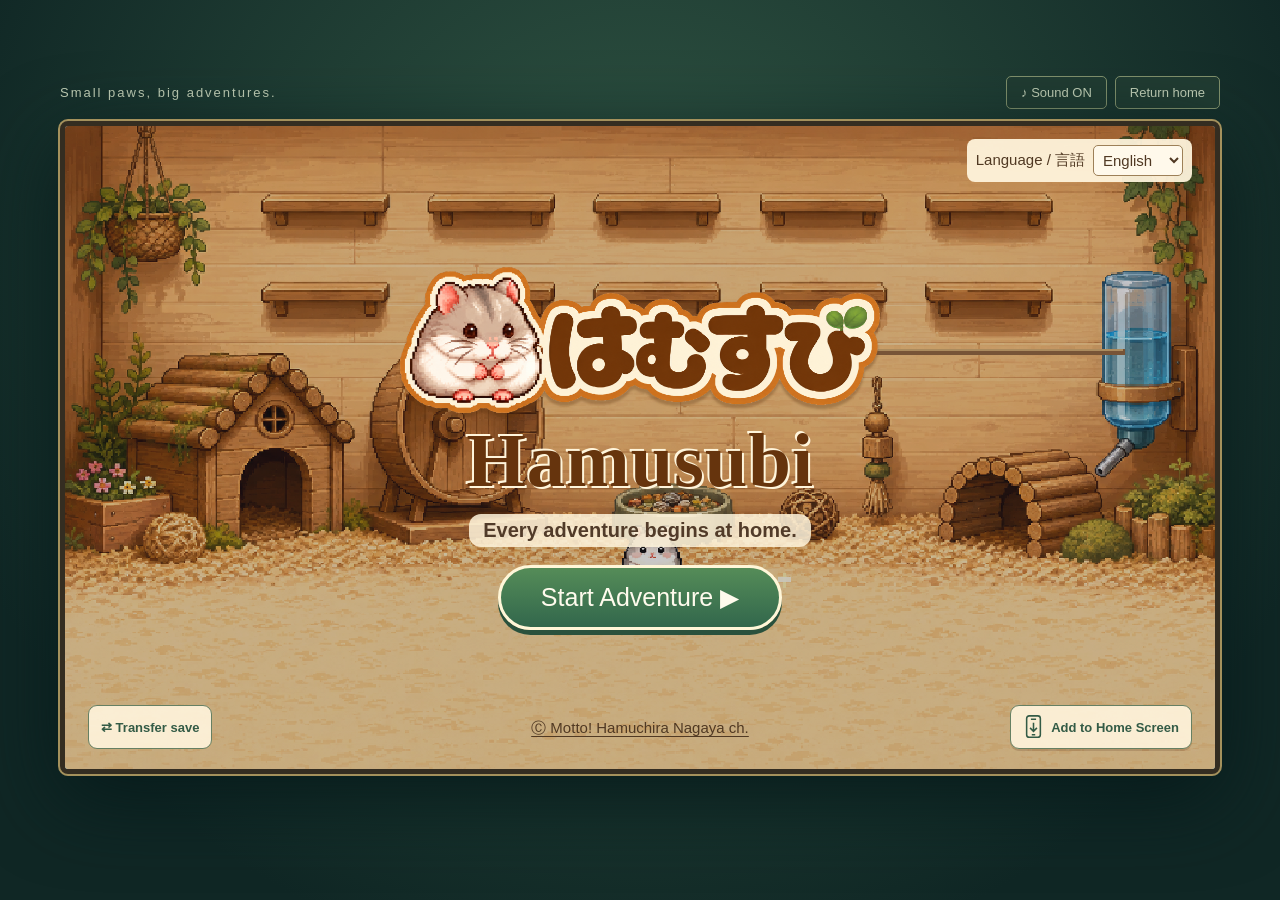
==== index.html @ 3e436ca7 "Add files via upload" ====
<!doctype html>
<html lang="ja"><head><meta charset="UTF-8"><meta name="viewport" content="width=device-width, initial-scale=1, viewport-fit=cover"><title>はむすび — 10の冒険と、小さなおうち</title><link rel="stylesheet" href="style.css?v=moon-release-16"><link rel="stylesheet" href="orientation.css?v=moon-release-16"><link rel="stylesheet" href="journey.css?v=moon-release-16"><link rel="stylesheet" href="final.css?v=moon-release-16"><link rel="stylesheet" href="review.css?v=moon-release-16"><link rel="stylesheet" href="extra.css?v=moon-release-16"><link rel="stylesheet" href="treasure.css?v=moon-release-16"><link rel="stylesheet" href="home-upgrade.css?v=moon-release-16"><link rel="manifest" href="app.webmanifest" crossorigin="use-credentials"><meta name="theme-color" content="#234a3b"><meta name="apple-mobile-web-app-capable" content="yes"><meta name="apple-mobile-web-app-title" content="はむすび"><link rel="apple-touch-icon" href="assets/ui/app-180.png"><link rel="stylesheet" href="install.css?v=moon-release-16"><link rel="stylesheet" href="save-transfer.css?v=moon-release-16"><link rel="stylesheet" href="i18n.css?v=moon-release-16"><script src="i18n-dictionary.js?v=moon-release-16"></script><script src="i18n.js?v=moon-release-16"></script><link rel="stylesheet" href="seasonal.css?v=moon-release-16"></head>
<body><section id="rotate-notice" role="status" aria-live="polite" hidden><div class="rotate-symbol" aria-hidden="true">↻</div><h2>スマホを横向きにしてね！</h2><p>はむすびは横画面であそべるよ 🍙</p></section>
<main><div class="topline"><span>小さな足で、大きな冒険。</span><div><button id="sound" aria-label="音声切り替え">♪ 音 ON</button><button id="restart">おうちにかえる</button></div></div>
<section id="stage" aria-label="はむすび ゲーム画面" data-scene="loading"><canvas id="game" width="960" height="540" tabindex="0" aria-label="A D または矢印で移動、スペースでジャンプ"></canvas>
<div id="title-screen" hidden><h1><img class="title-logo" src="assets/ui/title-logo.png" alt="はむすび" width="1900" height="589"></h1><p>おうちから はじまる、きょうの冒険。</p><button id="title-start" data-start="true">ぼうけんを はじめる　▶</button><a id="title-credit" href="https://www.youtube.com/@hamuchira" target="_blank" rel="noopener noreferrer">Ⓒもっと！はむチラ長屋ch.</a><button id="install-home" type="button" hidden><svg viewBox="0 0 24 28" aria-hidden="true" fill="none" stroke="currentColor" stroke-width="1.8"><rect x="4" y="1" width="16" height="25" rx="3"/><path d="M9 5h6M12 9v10m-4-4 4 4 4-4M10 23h4"/></svg>ホーム画面に追加</button></div><dialog id="install-help" aria-labelledby="install-heading"><h2 id="install-heading">ホーム画面に追加</h2><div id="install-steps"></div><button id="install-close">閉じる</button></dialog><div id="mission-toast" role="status" hidden><strong>ミッション達成！</strong><small>おうちに帰ったら確認しよう！</small></div><div id="home-screen" hidden><header class="home-title"><span><a href="https://www.youtube.com/@hamuchira" target="_blank" rel="noopener noreferrer">もっと！はむチラ長屋ch.</a> presents</span><h1>はむすび<span>🍙</span></h1><p id="home-caption">おうちから はじまる、きょうの冒険。</p></header><nav class="home-menu"><button id="adventure-open"><span>🗺️</span>ぼうけん</button><button id="missions-open"><span>⭐</span>ミッション</button><button id="album-open"><span>🐹</span>アルバム</button><button id="housing-open"><span></span>カスタム</button><button id="records"><span>📋</span>きろく</button><button id="share-open"><span>🔗</span>シェア</button></nav><div id="depart-note" role="alert" hidden>おなかとハートを かいふくしてから<br>ぼうけんにいこう！</div><p id="mission-line"></p><div id="home-photos"></div><div id="meal-choices" role="group" aria-label="ごはん皿でできること" hidden><span id="meal-stock"></span><button id="meal-eat">ごはんを たべる</button><button id="meal-pack">おべんとうを<br>ほおぶくろに つめる</button><button id="meal-close">とじる</button></div><button id="shelf-share">推しケツ棚をシェア</button><button id="home-action" hidden></button><div id="home-care"><span id="care-meter" aria-label="ライフ"></span><span id="home-hunger-label">おなか</span><meter id="home-hunger" min="0" max="100" value="100" aria-label="おなか"></meter><button id="home-use">おうちで あそぶ</button></div><button hidden id="bgm-choice" title="BGMを切り替え">BGM：新しい曲</button><span id="home-keys">かぎ 0こ</span><button id="bonus-enter" hidden>BONUS STAGE！ たからもののへや</button><div id="save-note" role="status"></div></div>
<div id="upgrade-panel" class="journey-panel" hidden><div class="panel-heading"><h2 id="upgrade-title"></h2><button id="upgrade-close" aria-label="とじる">×</button></div><div id="upgrade-body"></div></div><div id="legacy-actions" hidden><button id="play"></button><button id="select"></button><button id="home-erase"></button></div><div id="list-panel" class="journey-panel" hidden><div class="panel-heading"><h2 id="list-title">ステージをえらぶ</h2><button id="list-close" aria-label="おうちに戻る">×</button></div><button id="list-back" hidden>‹ どこへ おでかけする？ に戻る</button><div id="stage-list"></div></div>
<div id="pause-panel" class="overlay" hidden><div class="paper"><span class="eyebrow">ひとやすみ</span><h2>のんびり いこう。</h2><div class="button-stack"><button id="resume">つづける</button><button id="retry">さいしょから</button><button id="pause-home">おうちにかえる</button></div></div></div>
<div id="snack-panel" class="overlay" hidden><div class="paper"><h2 id="snack-title">おなかすいた〜</h2><p id="snack-copy">おやつで ひとやすみ。</p><button id="feed">おべんとうを食べる</button><button id="snack-home" hidden>おうちにかえる</button></div></div>
<div id="clear" class="overlay" hidden><div class="paper"><span class="eyebrow" id="clear-world">WORLD CLEAR!</span><p id="clear-record"></p><p id="best-notice"></p><p id="clear-top3"></p><p id="clear-breakdown" style="white-space:pre-line;font-size:13px;line-height:1.6"></p><p id="gift-notice"></p><div class="clear-buttons"><button id="next">つぎのステージへ</button><button id="clear-home">おうちにかえる</button><button id="again">もういちど</button></div></div></div>
<div id="confirm-panel" class="overlay" hidden><div class="paper"><h2>冒険の記録をリセットしますか？</h2><p>これまでの冒険の記録がすべて消えます。<br>本当にリセットしますか？</p><div class="clear-buttons"><button id="erase-cancel" autofocus>いいえ</button><button id="erase-confirm">はい</button></div></div></div>
<div id="album-panel" class="journey-panel" hidden><div class="panel-heading"><h2>ハムケツアルバム <small id="album-count"></small></h2><button id="album-close">×</button></div><p>好きな写真をタップして、推しケツ10選を おうちに飾ろう。</p><button id="favorites-clear" class="favorites-clear">推しケツを全部外す</button><div id="album-grid"></div><button id="album-bottom-close" class="panel-bottom-close">閉じる</button></div>
<div id="photo-panel" class="overlay" hidden><div class="paper photo-paper"><button id="photo-close" aria-label="閉じる">×</button><figure class="specimen-main"><div id="photo-butt-slot" class="photo-slot"></div><figcaption>はむケツ</figcaption></figure><figure class="specimen-face"><div id="photo-face-slot" class="photo-slot"></div><figcaption>おかお</figcaption></figure><section class="specimen-info"><span class="eyebrow">HAMUKETSU COLLECTION</span><h2 id="photo-name"></h2><strong id="photo-number"></strong><p id="photo-info"></p><button id="photo-favorite">おうちに飾る</button><p id="favorite-note" role="status"></p></section><p id="photo-story" class="specimen-story"></p></div></div>
<div id="reward-panel" class="overlay" hidden><div class="paper reward-paper"><span>✦ はむケツ GET! ✦</span><div id="reward-slot" class="photo-slot"></div><h2 id="reward-name"></h2><button id="reward-close">たいせつに しまう</button></div></div>
<div id="exchange-panel" class="overlay" hidden><div class="paper"><h2>だれと入れ替える？</h2><p>いま飾っている推しケツから、1匹えらんでね。</p><div id="exchange-list"></div><button id="exchange-cancel">やめる</button></div></div>
<div id="share-panel" class="overlay" hidden><div class="paper"><h2 id="share-title">はむすびを シェア</h2><div id="shelf-preview" hidden><img id="shelf-image" alt="いま飾っている推しケツ棚"><div><a id="shelf-download" download="hamusubi-oshi-shelf.png">棚の画像を保存</a><button id="shelf-native" hidden>画像を共有</button></div><small>X・LINEには、保存した画像を添付してね。</small></div><div class="button-stack"><a id="share-x" target="_blank" rel="noopener noreferrer">Xでシェア</a><a id="share-line" target="_blank" rel="noopener noreferrer">LINEでシェア</a><button id="copy-url">URLをコピー</button><button id="share-close">とじる</button></div><p id="share-status" role="status"></p></div></div>
<div id="ending-choice" class="overlay" hidden><div class="paper"><h2>WORLD 1-10 CLEAR!</h2><p>エンディングを みる？</p><div class="button-stack"><button id="ending-watch">エンディングをみる</button><button id="ending-skip">スキップする</button></div></div></div><button id="world-action" hidden></button><div id="treasure-help" class="overlay" hidden><div class="paper"><h2>かぎと宝箱の使いかた</h2><p id="treasure-help-copy"></p><button id="treasure-help-close">わかった！</button></div></div><button id="pause-button" aria-label="ポーズ" hidden>Ⅱ ポーズ</button><button id="mobile-sound" aria-label="音声切り替え" hidden>♪</button>
<div id="touch"><div class="move-controls"><button data-key="left" aria-label="左に移動">←</button><button data-key="right" aria-label="右に移動">→</button></div><div class="action-controls"><button id="touch-action" aria-label="行動：近づくと使えます" disabled>行動</button><button data-key="jump" aria-label="ジャンプ">JUMP</button></div></div>
<div id="story" role="status" hidden></div><div id="message" role="status"></div><div id="loading">おうちを じゅんびしています…</div>
</section><footer><span><b>← →</b> 移動 <b>SPACE</b> ジャンプ（2回押しで二段ジャンプ） <b>ESC</b> ポーズ <b>E / ↓</b> おうちの行動</span><span>10こ以上でゴール。たくさん あつめて 高得点！</span><span id="status">準備中…</span></footer></main>
<script src="sprites.js?v=moon-release-16"></script><script src="photo-bounds.js?v=moon-release-16"></script><script src="collection-data.js?v=moon-release-16"></script><script src="journey.js?v=moon-release-16"></script><script src="routes.js?v=moon-release-16"></script><script src="treasure.js?v=moon-release-16"></script><script src="treasure-routes.js?v=moon-release-16"></script><script src="missions.js?v=moon-release-16"></script><script src="outings.js?v=moon-release-16"></script><script src="events-data.js?v=moon-release-16"></script><script src="events.js?v=moon-release-16"></script><script src="customize.js?v=moon-release-16"></script><script src="bgm.js?v=moon-release-16"></script><script src="combo.js?v=moon-release-16"></script><script src="game.js?v=moon-release-16"></script><script src="collection.js?v=moon-release-16"></script><script src="shelf-share.js?v=moon-release-16"></script><script src="home-upgrade.js?v=moon-release-16"></script><script src="seasonal.js?v=moon-release-16"></script><script src="orientation.js?v=moon-release-16"></script><script src="install.js?v=moon-release-16"></script><script src="save-transfer.js?v=moon-release-16"></script></body></html>
---- style.css ----
*{box-sizing:border-box}html,body{margin:0;min-height:100%;background:#132e2c;color:#f9eccd;font-family:Meiryo,'Yu Gothic',sans-serif}body{min-height:100svh;display:grid;place-items:center;background:radial-gradient(ellipse at 50% 30%,#315644,#102725 80%)}main{width:min(1200px,100%);padding:20px}.topline{display:flex;justify-content:space-between;align-items:center;margin-bottom:12px;font-size:13px;letter-spacing:2px;color:#c3d0b7}.topline div{display:flex;gap:8px}button{font:inherit;cursor:pointer;color:inherit;border:1px solid #81916c;background:#213c32;padding:8px 14px;border-radius:5px}button:hover{background:#416342}button:focus-visible{outline:3px solid #ffe77c;outline-offset:3px}#stage{position:relative;aspect-ratio:16/9;border:5px solid #342d21;box-shadow:0 0 0 2px #a4915c,0 24px 80px #071b1b;border-radius:8px;overflow:hidden;background:#77c7ed}canvas{display:block;width:100%;height:100%;image-rendering:pixelated;outline:none}.overlay{position:absolute;inset:0;display:grid;place-items:center;background:#132e2c44}.overlay[hidden]{display:none}.paper{text-align:center;padding:26px 40px;background:#fff5dceF;border:4px solid #765032;box-shadow:0 0 0 3px #dcc37c,8px 8px 0 #362e2655;color:#4f3827;border-radius:12px}.eyebrow{font-size:11px;letter-spacing:2px;color:#787047}h1{font-size:60px;margin:0;letter-spacing:-5px;font-weight:1000;text-shadow:3px 3px #e9c986}h1 span{font-size:40px}h2{font-size:25px}.paper p{font-size:16px;line-height:1.9;margin:12px 0 20px}.paper button{display:block;margin:auto;background:#536e37;color:#fff9df;border:2px solid #344b24;font-weight:bold;padding:12px 26px;box-shadow:0 4px #344b24}.paper small{display:block;margin-top:18px;font-size:10px}footer{display:flex;justify-content:space-between;gap:12px;font-size:12px;color:#a9baa7;padding:18px 2px}footer b{background:#2c473b;padding:4px 7px;color:#f8e9bb;border-radius:3px}#touch{position:absolute;inset:auto 16px 14px;display:flex;justify-content:space-between;pointer-events:none}#touch div{display:flex;gap:10px}#touch button{pointer-events:auto;touch-action:none;user-select:none;width:60px;height:54px;background:#372e24aa;border:2px solid #f4d89988;font-size:23px;font-weight:bold;opacity:.6}#touch>button{width:80px;font-size:14px}#message{position:absolute;top:20%;left:50%;transform:translateX(-50%);background:#332b23e8;border:2px solid #f0d27c;padding:9px 16px;white-space:nowrap;font-size:14px;border-radius:4px;pointer-events:none;opacity:0}#clear{align-items:end;padding-bottom:20px;background:transparent}#clear .paper{padding:10px 30px}#clear h2{margin:5px}#clear p{font-size:13px;margin:6px 0}#clear button{padding:6px 18px;font-size:12px}@media(pointer:fine){#touch button{opacity:.25}}@media(max-width:650px){main{padding:7px}.topline{letter-spacing:0;font-size:10px;margin:8px 0}.topline button{padding:5px 8px}footer{font-size:10px;flex-wrap:wrap;padding:12px 0}footer>span:nth-child(2){display:none}.paper{padding:12px 24px}h1{font-size:36px}.paper p{font-size:11px;margin:6px 0 9px}.paper button{padding:7px 16px;font-size:12px}.paper small{font-size:8px;margin-top:10px}.eyebrow{font-size:8px}#touch{inset:auto 8px 8px}#touch button{height:40px;width:44px}#touch>button{width:58px;font-size:11px}#clear{padding-bottom:6px}#clear .paper{padding:4px 14px}#clear h2{font-size:16px}#clear p{font-size:9px}#message{font-size:10px}}@media(max-height:500px) and (orientation:landscape){main{width:min(100%,calc((100svh - 12px)*16/9));padding:0}.topline,footer{display:none}}
---- orientation.css ----
#rotate-notice[hidden]{display:none}
#rotate-notice{position:fixed;inset:0;z-index:1000;display:grid;place-content:center;text-align:center;gap:16px;padding:calc(24px + env(safe-area-inset-top,0px)) calc(20px + env(safe-area-inset-right,0px)) calc(24px + env(safe-area-inset-bottom,0px)) calc(20px + env(safe-area-inset-left,0px));background:radial-gradient(ellipse at center,#315644,#102725 80%);color:#fff0ce}
#rotate-notice .rotate-symbol{font-size:64px;line-height:1;color:#efd596}
#rotate-notice h2{font-size:clamp(19px,5vw,26px);margin:0}
#rotate-notice p{font-size:clamp(14px,4vw,18px);line-height:1.8;margin:0}
html.phone-portrait,html.phone-portrait body{height:100%;overflow:hidden}
.phone-portrait main{display:none}
@media(orientation:landscape){
html.phone,html.phone body{width:100%;height:100%;overflow:hidden}
.phone body{min-height:100vh;min-height:100dvh;padding:calc(env(safe-area-inset-top,0px) + 4px) calc(env(safe-area-inset-right,0px) + 4px) calc(env(safe-area-inset-bottom,0px) + 4px) calc(env(safe-area-inset-left,0px) + 4px)}
.phone main{padding:0;width:min(calc(100vw - env(safe-area-inset-left,0px) - env(safe-area-inset-right,0px) - 8px),calc((100vh - env(safe-area-inset-top,0px) - env(safe-area-inset-bottom,0px) - 8px)*16/9));width:min(calc(100dvw - env(safe-area-inset-left,0px) - env(safe-area-inset-right,0px) - 8px),calc((100dvh - env(safe-area-inset-top,0px) - env(safe-area-inset-bottom,0px) - 8px)*16/9))}
.phone .topline,.phone footer{display:none}
.phone #stage{width:100%;box-shadow:0 0 0 2px #a4915c}
.phone #touch button{opacity:.8;min-height:44px;min-width:44px}
.phone .paper{padding:12px 24px}.phone h1{font-size:36px}.phone .paper p{font-size:12px;margin:6px 0 9px}.phone .paper button{padding:8px 16px;font-size:13px}.phone .paper small{font-size:9px;margin-top:10px}.phone .eyebrow{font-size:9px}
}
---- journey.css ----
[hidden]{display:none!important}#stage[data-scene]:not([data-scene="play"]) #touch{display:none}#home-screen{position:absolute;inset:0;pointer-events:none}.home-title{position:absolute;top:5%;left:5%;text-shadow:0 2px #fff3d1;color:#573c2a}.home-title>span{font-size:12px;letter-spacing:3px}.home-title h1{font-size:52px;line-height:1.2}.home-title p{font-size:12px;letter-spacing:1px;margin:6px 0}.home-menu{position:absolute;bottom:5%;left:5%;right:5%;display:flex;gap:12px;justify-content:center;pointer-events:auto}.home-menu button{border:3px solid #5a472d;background:#fff0ca;color:#533d28;box-shadow:0 4px #6a4d2b;padding:12px 20px;font-weight:bold;font-size:16px}.home-menu #play{background:#567843;color:#fff5dc;min-width:220px}.home-menu button:hover{filter:brightness(1.08)}#save-note{position:absolute;bottom:1%;width:100%;text-align:center;font-size:10px;color:#493723}.journey-panel{position:absolute;inset:6% 4%;z-index:6;background:#fff3dceF;border:4px solid #684b30;box-shadow:0 0 0 3px #d4b971;border-radius:10px;color:#533c2c;padding:14px 20px;overflow:auto}.panel-heading{display:flex;justify-content:space-between;align-items:center;margin-bottom:12px}.panel-heading h2{margin:0;font-size:22px}.panel-heading button{color:#513f2e;background:#e8d6b3;font-size:20px;padding:0 10px}#stage-list{display:grid;grid-template-columns:repeat(5,1fr);gap:10px}.stage-card{color:#513b2b;text-align:left;background:#fffaf0;border:2px solid #bfa16e;padding:10px 8px;min-height:130px;display:flex;flex-direction:column;gap:5px;box-shadow:0 3px #d6bc8c}.stage-card:hover{background:#f8e6b5}.stage-card:disabled{cursor:default;opacity:.6;background:#e9dfcc}.stage-card strong{font-size:13px}.stage-card .stage-name{font-size:12px;font-weight:bold;min-height:34px}.stage-card small{font-size:11px}.stage-card .gift{color:#56733c}.stage-card .world{letter-spacing:1px;color:#8c673a}.subtle{color:#7b493a;background:transparent;border:0;font-size:11px;margin-top:10px;text-decoration:underline}.button-stack{display:grid;gap:12px}.button-stack button{min-width:210px}.clear-buttons{display:flex;gap:8px;justify-content:center;flex-wrap:wrap}.clear-buttons button{margin:0;font-size:12px!important;padding:8px 12px!important}#clear{padding-bottom:12px}#clear .paper{max-width:90%}#gift-notice{color:#577333;font-weight:bold;font-size:12px!important}#clear-record{font-size:12px!important}#pause-button,#mobile-sound{position:absolute;z-index:3;top:15%;right:2%;background:#443b2edb;border:2px solid #e9d395;font-size:12px;padding:6px 12px;min-height:34px}#mobile-sound{top:15%;right:13%;padding:6px 12px}#story{position:absolute;z-index:4;bottom:5%;left:50%;transform:translateX(-50%);width:max-content;max-width:90%;white-space:pre-line;text-align:center;background:#3a3027e8;color:#fff0c8;border:2px solid #d7bf83;padding:12px 24px;border-radius:7px;font-size:16px;line-height:1.8;pointer-events:none}#loading{position:absolute;inset:0;display:grid;place-items:center;background:#193b30;color:#f3e5bf}#confirm-panel{z-index:10}#pause-panel,#snack-panel{z-index:7}#snack-panel #snack-home{margin-top:12px}#message{z-index:8;top:24%}.phone .home-title h1{font-size:38px}.phone .home-title>span{font-size:9px}.phone .home-title p{font-size:10px}.phone .home-menu{gap:8px}.phone .home-menu button{font-size:12px;padding:8px 12px;min-height:44px}.phone .home-menu #play{min-width:170px}.phone .journey-panel{inset:3%;padding:8px 12px}.phone .panel-heading{margin-bottom:6px}.phone .panel-heading h2{font-size:16px}.phone #stage-list{gap:6px}.phone .stage-card{padding:5px;gap:2px;min-height:90px}.phone .stage-card strong{font-size:10px}.phone .stage-card .stage-name{font-size:10px;min-height:28px}.phone .stage-card small{font-size:9px}.phone .subtle{margin-top:5px}.phone #pause-button,.phone #mobile-sound{font-size:10px;top:15%;min-height:30px;padding:3px 8px}.phone #mobile-sound{right:15%}.phone #story{font-size:12px;padding:8px 16px}.phone #clear .paper{padding:8px 16px}.phone #clear h2{font-size:18px}.phone .button-stack{gap:9px}.phone .button-stack button{min-width:180px}.phone #save-note{font-size:8px}
.home-title{left:43%;top:34%;width:40%;text-align:center}.home-title h1{font-size:46px}.home-title>span{font-size:11px;letter-spacing:1px}.home-title p{font-size:11px}.phone .home-title h1{font-size:30px}.phone .home-title>span{font-size:8px}.phone .home-title p{font-size:9px}
#mobile-sound{display:none}.phone #mobile-sound:not([hidden]){display:block}
---- final.css ----
/* Shared wood-and-paper UI; photos remain unfiltered and preserve their proportions. */
.home-title a{color:inherit;text-decoration:underline;pointer-events:auto}.home-title{top:47%;left:47%;width:47%}.home-title h1{font-size:38px}.home-title>span{font-size:13px;letter-spacing:0}.home-menu{bottom:6%;left:3%;right:3%;gap:7px;flex-wrap:wrap}.home-menu button{font-size:13px;padding:9px 12px}.home-menu #play{min-width:160px}.home-menu #home-erase{font-size:11px;background:#ead8b4}.home-title p{font-size:12px}#home-care{position:absolute;left:3%;bottom:25%;display:flex;gap:8px;align-items:center;pointer-events:auto;color:#513626;font-size:13px;background:#fff0c9e8;padding:6px 10px;border-radius:6px}#home-use{font-size:12px;background:#547841;color:#fff8dc}#home-screen.living .home-title,#home-screen.living .home-menu{display:none}#home-screen.living #home-care{bottom:21%}#home-photos{position:absolute;top:3%;left:12%;width:76%;height:41%;display:grid;grid-template-columns:repeat(5,1fr);grid-template-rows:repeat(2,1fr);gap:8px;pointer-events:auto}.home-photo{padding:3px 4px;background:#fff3da;border:2px solid #9b744e;box-shadow:2px 3px #63462b66;min-height:0;display:flex;flex-direction:column;align-items:center;transform:rotate(-1deg)}.home-photo:nth-child(even){transform:rotate(1.5deg)}.home-photo img{width:100%;height:calc(100% - 16px);object-fit:contain;min-height:0;image-rendering:auto}.home-photo span{font-size:11px;color:#624733;line-height:16px}
#album-panel{z-index:12}#album-panel p{font-size:14px;margin:5px 0 12px}#album-count{font-size:14px}#album-grid{display:grid;grid-template-columns:repeat(5,1fr);gap:12px}.album-card{background:#fffaf0;color:#62422f;border:2px solid #b99564;display:flex;flex-direction:column;align-items:center;padding:8px;gap:6px;min-width:0}.album-card img,.unfound{width:100%;height:130px;object-fit:contain;image-rendering:auto}.album-card strong{font-size:15px}.album-card small{font-size:12px}.unfound{display:grid;place-items:center;background:#dfd8c8;font-size:45px;color:#a59781}.album-card:disabled{cursor:default}.photo-pair{display:flex;justify-content:center;gap:12px}.photo-pair img{width:40%;height:220px;object-fit:contain;image-rendering:auto}.photo-paper{width:80%;position:relative}.photo-paper p{margin:8px 0;font-size:14px}#photo-close{position:absolute;top:9px;right:10px;padding:4px 10px}#photo-panel{z-index:14}#share-panel{z-index:13}#share-panel a{display:block;border:2px solid #5d7042;background:#527239;color:#fff7da;padding:10px 18px;text-decoration:none;border-radius:6px}.reward-paper{width:min(650px,88%);padding:12px 24px;background:radial-gradient(ellipse,#fffadd,#f3d19a)}.reward-paper>span{display:block;font-size:22px;font-weight:bold;color:#896125}.reward-paper img{width:100%;height:220px;object-fit:contain;image-rendering:auto;animation:sparkle 1.5s infinite alternate}.reward-paper h2{margin:4px}#reward-panel{z-index:15}@keyframes sparkle{to{filter:drop-shadow(0 0 14px #ffe053);transform:translateY(-3px)}}
#message{top:auto;bottom:5%;white-space:normal;text-align:center;width:70%;font-size:18px;line-height:1.6;min-height:50px;display:grid;place-items:center;border:3px solid #cfb070;box-shadow:0 0 0 2px #5b4430;padding:9px 18px}#snack-panel{align-items:end;padding:0 10% 4%;background:transparent}#snack-panel .paper{width:100%;padding:12px 24px}#snack-panel h2{margin:3px}#touch{display:none;z-index:5}#stage[data-scene="home"] #touch{display:flex}html:not(.phone) #touch{display:none!important}.phone #stage[data-scene="play"] #touch,.phone #stage[data-scene="home"] #touch{display:flex}.phone #touch button{width:72px;height:62px;min-width:60px;opacity:.85;border:3px solid #f4d899;background:#3d352cb8;border-radius:16px;font-size:25px}.phone #touch>button{width:104px;height:70px;font-size:18px}.phone #touch button.pressed{transform:scale(.94);background:#74633fee;border-color:#fff4c9}.phone #touch{bottom:max(8px,env(safe-area-inset-bottom));left:max(10px,env(safe-area-inset-left));right:max(10px,env(safe-area-inset-right))}.phone .home-menu{bottom:5%;gap:5px;left:17%;right:17%}.phone .home-menu button{font-size:12px;min-height:35px;padding:5px 9px}.phone .home-menu #play{min-width:140px}.phone .home-title{top:46%}.phone .home-title>span{font-size:11px}.phone .home-title h1{font-size:28px}.phone .home-title p{font-size:10px}.phone #home-care{bottom:29%;font-size:12px;padding:3px 7px}.phone #home-use{font-size:11px;padding:6px}.phone #home-photos{gap:5px;left:14%;width:72%;height:42%;top:2%}.phone .home-photo span{font-size:10px}.phone #album-grid{grid-template-columns:repeat(4,1fr)}.phone .album-card img,.phone .unfound{height:110px}.phone .album-card strong{font-size:14px}.phone .album-card small{font-size:11px}.phone .photo-pair img{height:145px}.phone .photo-paper h2{font-size:19px;margin:3px}.phone .photo-paper p{font-size:12px;margin:4px}.phone .reward-paper img{height:150px}.phone .reward-paper>span{font-size:19px}.phone .reward-paper h2{font-size:19px}.phone #message{font-size:15px;bottom:7%;width:64%;padding:6px 12px;min-height:40px}.phone #story{font-size:15px;line-height:1.7}.phone #stage-list{grid-template-columns:repeat(4,1fr)}.phone .stage-card{min-height:115px}.phone .stage-card strong,.phone .stage-card .stage-name{font-size:12px}.phone .stage-card small{font-size:11px}.phone #save-note{font-size:10px}.phone #clear-record,.phone #gift-notice{font-size:13px!important}
@media(orientation:landscape){.phone main{width:100%;height:100%;min-height:0;display:grid;grid-template-rows:minmax(0,1fr);place-items:center}.phone #stage{width:100%;height:100%;min-height:0;aspect-ratio:auto;border-width:2px}.phone body{height:var(--visible-height,100dvh);min-height:0;grid-template-rows:minmax(0,1fr)}}

.home-title{background:#fff0cfdf;border:2px solid #b38951;border-radius:9px;padding:8px 10px;box-shadow:2px 3px #67452544}.home-title h1{letter-spacing:-3px}.phone .home-title{padding:4px 7px}.album-card:disabled:hover{background:#fffaf0}.phone #stage[data-scene="home"]:has(#home-screen:not(.living)) #touch{display:none}.phone #stage:has(#album-panel:not([hidden]),#photo-panel:not([hidden]),#share-panel:not([hidden]),#reward-panel:not([hidden]),#confirm-panel:not([hidden])) #touch{display:none}
---- review.css ----
/* Preserve the original art; arrange the collection like a field guide. */
.silhouette{filter:brightness(0);opacity:.35}.photo-paper{width:92%;max-height:93%;padding:22px;display:grid;grid-template-columns:1.15fr .8fr 1fr;grid-template-rows:minmax(0,1fr) auto;gap:16px;text-align:left;overflow:auto}.photo-paper figure{margin:0;background:#fff9e8;padding:8px;min-width:0;display:flex;flex-direction:column}.photo-paper figcaption{text-align:center;font-size:12px;color:#89724f;padding:4px}.photo-slot{display:grid;place-items:center;min-height:0;color:#89724f}.photo-slot img{width:100%;height:100%;object-fit:contain;image-rendering:auto}.specimen-main{grid-row:1/3}.specimen-main .photo-slot{height:290px}.specimen-face .photo-slot{height:200px}.specimen-info{padding-top:15px}.specimen-info h2{margin:5px 0;font-size:28px}.specimen-info p{white-space:pre-line;font-size:13px;line-height:1.7}.specimen-info button{font-size:12px;padding:8px!important;margin:0}.specimen-story{grid-column:2/4;white-space:pre-line;background:#ebd6a9;border:1px solid #baa06c;padding:10px;margin:0!important;font-size:13px!important;line-height:1.7!important}.photo-paper #photo-close{z-index:1}.reward-paper #reward-slot{height:220px}.reward-paper #reward-slot img{height:100%;animation:sparkle 1.5s infinite alternate}
#home-photos,.phone #home-photos{position:absolute;inset:0 auto auto 50%;height:100%;transform:translateX(-50%);display:block;pointer-events:none}.home-photo,.phone .home-photo{position:absolute;width:10.8%;height:10%;transform:translate(-50%,-100%);background:transparent!important;border:0!important;border-radius:0;box-shadow:none;padding:0;pointer-events:auto;min-height:0;display:flex;align-items:flex-end;justify-content:center}.home-photo:nth-child(even){transform:translate(-50%,-100%)}.home-photo svg{width:100%;height:100%;overflow:hidden;filter:drop-shadow(0 2px 1px #6c4b3855)}.home-photo:hover svg{filter:drop-shadow(0 0 4px #fff6b5)}.home-photo svg{preserve-aspect-ratio:xMidYMax}.home-title,.phone .home-title{top:35%;left:48%;width:43%}#home-care,.phone #home-care{bottom:23%;max-width:90%;font-size:12px}#home-hunger{width:85px;height:16px}#home-action{position:absolute;z-index:4;pointer-events:auto;background:#f7dd9d;color:#523b27;border:2px solid #906640;padding:6px 13px;font-weight:bold;transform:translate(-50%,-100%)}#home-screen.living #home-care,.phone #home-screen.living #home-care{bottom:auto;top:32%}
#share-close{background:#dac8a5!important;color:#594733!important;border-color:#998264!important;box-shadow:0 3px #998264!important}#confirm-panel{z-index:30}#erase-cancel{background:#536e37}#erase-confirm{background:#a07760;border-color:#795c47;box-shadow:0 3px #795c47}
#message,.phone #message{top:22%;bottom:auto;min-height:0;width:max-content;max-width:70%;font-size:12px;line-height:1.4;padding:5px 10px;border-width:1px;box-shadow:none;background:#332b23d9}.phone #message{font-size:10px}
#snack-panel{display:block;padding:0;pointer-events:none}.overlay#snack-panel .paper{position:absolute;top:24%;left:50%;transform:translateX(-50%);width:280px;max-width:44%;padding:10px 12px;pointer-events:auto}#snack-panel h2{font-size:17px}#snack-panel p{font-size:11px;margin:4px}#snack-panel button{font-size:12px;padding:7px 12px}.phone #snack-panel .paper{width:240px;top:24%;padding:7px}.phone #snack-panel h2{font-size:14px}
#stage-list.records{display:block!important}.records-summary{font-size:13px;margin:4px 0 12px}.record-table{border-collapse:collapse;width:100%;font-size:12px}.record-table th{text-align:left;font-size:10px;color:#87704e;padding:5px}.record-table td{padding:5px;border-top:1px solid #cbb38b}.record-table tr:nth-child(even){background:#eedfbea0}.record-world{white-space:nowrap;font-weight:bold}.record-name{min-width:115px}.record-photos{display:flex;gap:4px}.record-photo{width:39px;height:30px;padding:0;background:#d5c4a3;border:1px solid #b19970}.record-photo img{width:100%;height:100%;object-fit:contain}.record-photo.empty img{filter:brightness(0);opacity:.2}.score-top{white-space:nowrap;font-size:10px;color:#84704f}.record-gift{font-size:18px;text-align:center}.record-table small{font-size:10px}
@media(max-height:500px),(max-width:800px){.photo-paper{padding:12px;gap:8px}.specimen-main .photo-slot{height:210px}.specimen-face .photo-slot{height:125px}.specimen-info h2{font-size:20px}.specimen-info .eyebrow{font-size:8px}.specimen-info p{font-size:11px;line-height:1.5}.specimen-story{font-size:11px!important;padding:6px}.photo-paper figcaption{font-size:10px}.record-table{font-size:10px}.record-name{min-width:96px}.record-photo{width:31px;height:26px}.record-table td{padding:3px}.score-top{font-size:9px}}
.phone .specimen-info h2{font-size:18px}.phone .photo-paper{width:94%}.phone #home-hunger{width:60px}.phone #home-care{gap:5px;font-size:10px}.phone .home-title h1{font-size:25px}.phone .home-title p{font-size:10px}.phone .home-title>span{font-size:10px}.phone .reward-paper #reward-slot{height:150px}
.photo-slot{position:relative;overflow:hidden}.photo-slot img{position:absolute;inset:0;min-height:0}.specimen-main figcaption,.specimen-face figcaption{position:relative;background:#fff9e8}
#home-care,.phone #home-care{top:32%;bottom:auto}.phone #stage[data-scene="home"] #mobile-sound{top:3%;right:3%}
---- extra.css ----
#care-meter{color:#ff739b;font-size:clamp(19px,2.7vw,29px);line-height:1;letter-spacing:3px;text-shadow:0 2px #6b382c}#home-hunger-label{font-weight:bold;font-size:12px;color:#4b3325}#home-hunger{height:17px;min-width:95px;border:2px solid #604c32;border-radius:3px;background:#fff2d2}#home-hunger::-webkit-meter-bar{background:#e9daba}#home-hunger::-webkit-meter-optimum-value{background:#94c95d}
#message.stage-intro{top:25%;font-size:clamp(16px,2.5vw,25px);padding:14px 22px;max-width:83%;background:#3e2e25f5;border:2px solid #e7c87b;color:#fff6d9;box-shadow:0 4px 12px #20190a66;text-align:center}
.album-card{position:relative}.album-card.is-favorite{border-color:#df839b;box-shadow:inset 0 0 0 2px #df839b}.favorite-badge{position:absolute;z-index:1;right:4px;top:4px;background:#dd7997;color:#fff8ed;padding:2px 6px;border-radius:3px;font-weight:bold;font-size:12px}#favorite-note{min-height:1.6em;color:#734e30;font-weight:bold}
#exchange-panel{z-index:45}#exchange-panel .paper{max-width:760px;width:85%;max-height:88%;overflow:auto}#exchange-list{display:grid;grid-template-columns:repeat(5,1fr);gap:8px;margin:12px 0}#exchange-list button{min-width:0;padding:5px;font-size:12px}#exchange-list img{width:100%;height:80px;object-fit:contain;display:block}#exchange-list span{display:block}
#shelf-share{position:absolute;left:3%;right:auto;top:26%;font-size:clamp(10px,1.4vw,14px);padding:5px 10px;z-index:6;background:#fff1ce;color:#63452b;border:2px solid #b18b53}#home-screen.living #shelf-share{display:none}
#share-panel .paper{max-height:92%;overflow:auto}#shelf-preview{margin:5px auto 10px}#shelf-image{display:block;max-width:100%;max-height:26vh;margin:auto;object-fit:contain}#shelf-preview>div{display:flex;gap:8px;justify-content:center;margin:8px 0}#shelf-preview a,#shelf-native{font-size:13px;padding:8px;background:#efdcad;border:2px solid #a7824c;color:#5c402b;text-decoration:none}#shelf-preview small{display:block;font-size:11px}#share-panel:has(#shelf-preview:not([hidden])) .button-stack{display:grid;grid-template-columns:1fr 1fr;gap:7px}#share-panel:has(#shelf-preview:not([hidden])) h2{margin:3px 0 8px}
@media(max-height:500px){#home-hunger-label{font-size:10px}#home-hunger{height:14px}#care-meter{font-size:21px}#exchange-list img{height:52px}#exchange-list{gap:4px}#exchange-panel h2{font-size:20px;margin:0}#exchange-panel p{font-size:12px;margin:5px}#exchange-list button{font-size:10px}#share-panel .paper{padding:14px}#share-panel h2{font-size:20px}#shelf-preview{margin:2px}#shelf-preview>div{margin:3px}#share-panel .button-stack a,#share-panel .button-stack button{padding:7px}#share-status{font-size:12px;margin:5px}}
#shelf-share{pointer-events:auto}
.phone #home-hunger{min-width:55px;width:55px}.phone #home-use{font-size:10px;padding:5px 7px}.phone #home-care{gap:4px;padding:5px 7px}.phone #care-meter{font-size:20px;letter-spacing:1px}.phone #home-hunger-label{font-size:9px}
---- treasure.css ----
#world-action{position:absolute;transform:translate(-50%,-100%);z-index:6;padding:7px 12px;border:2px solid #896436;background:#ffedb8;color:#563c29;font-size:13px;font-weight:bold;pointer-events:auto;white-space:nowrap}
#home-keys{position:absolute;left:3%;top:40%;padding:4px 9px;background:#fff1cbe8;color:#67452c;border:1px solid #a7844b;font-weight:bold;font-size:12px;border-radius:4px}
#bonus-enter{position:absolute;left:3%;top:73%;z-index:6;pointer-events:auto;background:#ffe39a;color:#634422;border:2px solid #9a753f;font-size:12px;padding:8px 12px}
#treasure-help{z-index:48}#treasure-help-copy{white-space:pre-line;line-height:1.6}#treasure-help .paper{max-height:90%;overflow:auto}#treasure-help h2{font-size:22px}
#best-notice{font-weight:bold;font-size:21px!important;color:#73572f;margin:8px 0!important}#best-notice.new-best{color:#9d601c;background:#ffecab;border:2px solid #d4ad5c;padding:7px;animation:bestGlow 1.2s ease-in-out infinite alternate}#clear-top3{font-size:12px;line-height:1.6;color:#735736}.bonus-record{font-size:13px;border-top:2px solid #b79964;padding-top:8px}
@keyframes bestGlow{from{box-shadow:0 0 0 #ffe17a}to{box-shadow:0 0 16px #ffe17a}}
#stage[data-scene="ending"] #home-screen>:not(#home-photos){display:none!important}#stage[data-scene="ending"] #home-photos{pointer-events:none}#stage[data-scene="ending"] .home-photo{pointer-events:none}
.phone #world-action{font-size:11px;padding:6px 9px}.phone #home-keys{font-size:10px;top:41%;padding:3px 6px}.phone #bonus-enter{font-size:10px;padding:6px 8px}.phone #treasure-help h2{font-size:18px}.phone #treasure-help-copy{font-size:11px}.phone #best-notice{font-size:17px!important}.phone #clear-top3{font-size:10px}
@media(prefers-reduced-motion:reduce){#best-notice.new-best{animation:none}}

#depart-note{position:absolute;bottom:calc(100% + 8px);left:0;z-index:30;background:#4f3023;color:#fff3cd;border:3px solid #ffcc68;border-radius:7px;padding:10px 14px;font-size:17px;font-weight:bold;line-height:1.5;box-shadow:0 3px 10px #30201477;white-space:nowrap;pointer-events:none}#depart-note:after{content:'';position:absolute;left:45px;top:100%;border:8px solid transparent;border-top-color:#ffcc68}#message.milestone,.phone #message.milestone{top:29%;bottom:auto;font-size:clamp(16px,2.4vw,24px);line-height:1.45;white-space:pre-line;padding:10px 18px;min-height:0;width:max-content;max-width:80%;color:#fff8df;background:#453021f5;border:2px solid #ffd573;box-shadow:0 3px 12px #2c1c1466}#ending-choice{z-index:40}.phone #depart-note{font-size:13px;padding:7px 10px}

/* Phone controller: translucent surfaces, thumb reach, context action beside jump. */
.phone #touch{left:max(clamp(32px,5vw,64px),env(safe-area-inset-left));right:max(clamp(22px,3vw,42px),env(safe-area-inset-right));bottom:max(clamp(30px,8vh,48px),env(safe-area-inset-bottom));align-items:flex-end}
.phone #touch .move-controls{gap:26px;align-items:flex-end}
.phone #touch .action-controls{gap:12px;align-items:flex-end}
.phone #touch button{opacity:1;background:rgba(42,37,30,.22);border:2px solid rgba(255,239,200,.58);color:rgba(255,249,222,.94);text-shadow:0 1px 3px #211d18;box-shadow:none;width:64px;height:58px;min-width:52px;min-height:48px}
.phone #touch button:hover{background:rgba(42,37,30,.26)}
.phone #touch button.pressed,.phone #touch button:active{background:rgba(112,91,54,.4);border-color:#fff0b7}
.phone #touch [data-key="jump"]{width:82px;height:64px;font-size:16px}
.phone #touch #touch-action{width:72px;height:54px;font-size:14px;margin-bottom:25px}
.phone #touch #touch-action:disabled{opacity:.42;background:rgba(42,37,30,.12);cursor:default}
@media(max-height:380px) and (orientation:landscape){.phone #touch button{width:56px;height:50px}.phone #touch [data-key="jump"]{width:72px;height:56px}.phone #touch #touch-action{width:64px;height:48px;font-size:12px;margin-bottom:19px}.phone #touch .action-controls{gap:9px}.phone #touch .move-controls{gap:24px}}
.phone #touch #touch-action{white-space:nowrap;padding:4px 5px}

/* Brief, readable notices that leave the course visible. */
#message.stage-intro.start-notice,.phone #message.stage-intro.start-notice{top:28%;font-size:clamp(13px,1.8vw,18px);padding:7px 12px;line-height:1.4;max-width:72%;min-height:0;width:max-content}
#message.milestone,.phone #message.milestone{font-size:clamp(13px,1.8vw,18px);padding:6px 12px;line-height:1.35;max-width:72%}
#meal-choices{position:absolute;right:5%;bottom:23%;z-index:12;pointer-events:auto;width:205px;padding:8px;background:#fff0d6f5;border:2px solid #9b7547;border-radius:9px;color:#523724;text-align:center;box-shadow:0 3px 10px #33251555}#meal-choices button{display:block;width:100%;margin-top:6px;padding:7px 5px;background:#f5dc9f;color:#523724;border:1px solid #aa8655;font-size:13px;font-weight:bold}#meal-stock{font-size:12px}#meal-choices #meal-close{font-size:11px;padding:4px;background:transparent}.phone #meal-choices{right:max(22px,3vw);bottom:calc(clamp(30px,8vh,48px) + 85px);width:172px;padding:6px}.phone #meal-choices button{font-size:12px;min-height:34px;margin-top:5px}.phone #meal-stock{font-size:11px}

#bgm-choice{position:absolute;left:3%;top:47%;z-index:6;pointer-events:auto;font-size:11px;padding:5px 8px;background:#fff0c9dc;color:#513626;border:1px solid #a7844b}.phone #bgm-choice{font-size:10px;padding:4px 7px}#stage[data-scene="ending"] #bgm-choice{display:none}

/* Right thumb rests inward; action has a fixed separate upper-left slot. */
.phone #touch .action-controls{position:relative;width:160px;height:76px;margin-right:clamp(30px,5vw,68px);display:block}
.phone #touch [data-key="jump"]{position:absolute;right:0;bottom:0;width:76px;height:76px;min-width:76px;border-radius:50%;padding:0}
.phone #touch #touch-action{position:absolute;right:88px;bottom:25px;margin:0;width:64px;height:50px;min-width:64px;font-size:12px}
.phone #touch #touch-action:disabled{visibility:hidden;pointer-events:none}
@media(max-height:380px) and (orientation:landscape){.phone #touch .action-controls{width:146px;height:64px}.phone #touch [data-key="jump"]{width:64px;height:64px;min-width:64px;min-height:64px}.phone #touch #touch-action{right:76px;bottom:19px;height:48px}}
.move-controls{touch-action:none;user-select:none;-webkit-user-select:none}
---- home-upgrade.css ----
#title-screen{position:absolute;inset:0;z-index:35;display:flex;align-items:center;justify-content:center;flex-direction:column;background:#59320c18;text-align:center;pointer-events:auto}
#title-screen h1{margin:0;color:#432b1e;font-size:clamp(45px,8vw,106px);line-height:1.1;letter-spacing:-.06em;text-shadow:3px 3px #fff6db,-3px -3px #fff6db,3px -3px #fff6db,-3px 3px #fff6db,0 7px 0 #b68a59}#title-screen h1 span{font-size:.75em}#title-screen p{background:#fff5dcd9;border-radius:12px;padding:5px 14px;color:#513b29;font-weight:bold;font-size:clamp(12px,2vw,23px);margin:14px 0 30px}#title-start{border-radius:50px;border:3px solid #fff6d8;background:linear-gradient(#558c58,#32674c);color:#fffbed;padding:15px 40px;font-size:clamp(17px,2.4vw,28px);box-shadow:0 5px 0 #2a513d}
#title-screen[hidden]{display:none}#stage[data-scene="title"] #touch,#stage[data-scene="title"] #mobile-sound{display:none!important}
#title-credit{position:absolute;left:50%;bottom:max(3%,env(safe-area-inset-bottom));transform:translateX(-50%);display:flex;align-items:center;min-height:44px;max-width:44%;color:#503923;font-size:clamp(10px,1.25vw,15px);line-height:1.4;text-decoration:underline;text-underline-offset:3px;background:none;border:0;border-radius:0;box-shadow:none;padding:0;font-weight:500}#title-credit:hover{color:#285439}#title-credit:focus-visible{outline:2px solid #285439;outline-offset:4px}
#home-screen .home-title,#bgm-choice,#home-use,#save-note,#bonus-enter,#shelf-share{display:none!important}
#home-screen .home-menu,#home-screen.living .home-menu{display:grid!important;grid-template-columns:repeat(5,1fr);position:absolute;inset:auto 19% 1.5%;gap:6px;padding:0;background:none;transform:none;width:auto;z-index:12;pointer-events:auto}
#home-screen .home-menu button{min-width:0;min-height:52px;padding:5px 2px;border:1px solid #886c42;border-radius:8px;background:linear-gradient(#fffbed,#f0e4c9);color:#4c3825;font-size:clamp(10px,1.25vw,15px);display:flex;align-items:center;flex-direction:column;gap:3px;box-shadow:0 3px 0 #765737}
.home-menu button span{font-size:23px;line-height:1}#home-care{left:3%!important;top:34%!important;transform:none!important;padding:5px!important;font-size:11px!important}#home-keys{left:3%!important;top:41%!important;font-size:11px!important}
#mission-line{position:absolute;top:2%;left:22%;right:10%;margin:0;background:#fff4dbe8;color:#59432c;border-radius:12px;padding:5px 12px;font-size:clamp(10px,1.2vw,14px);pointer-events:none;white-space:nowrap;overflow:hidden;text-overflow:ellipsis}
#upgrade-panel{z-index:32;inset:5% 7%;background:#fff7e5f5;color:#513e2b;border:3px solid #927248;border-radius:16px;overflow:auto;padding:12px 18px;box-shadow:0 10px 50px #21160977}#upgrade-body{padding:4px 0 12px}#upgrade-body h3{font-size:15px;margin:12px 0 7px}.upgrade-grid{display:grid;grid-template-columns:repeat(2,minmax(0,1fr));gap:9px}.upgrade-grid button{min-height:48px;white-space:normal;padding:10px;background:#fffdf3;color:#523c28;border:1px solid #b3986d;border-radius:9px}.upgrade-grid button:disabled{opacity:.6}.upgrade-grid button.chosen{background:#e2edcf;border:2px solid #6a8b52}.mission-card{padding:9px 12px;border-radius:9px;border:1px solid #c6b38e;background:#fffdf5;display:grid;grid-template-columns:1fr auto;gap:4px}.mission-card small{grid-column:1/-1}.mission-card progress{grid-column:1/-1;width:100%;height:8px;accent-color:#79a75e}.mission-card.done{background:#edf1d9}.upgrade-note{font-size:12px;color:#7f674c}.shelf-enlarged{display:grid;grid-template-columns:repeat(5,1fr);gap:12px;padding:20px 8px;background:#d5b485;border-radius:8px}.shelf-enlarged button{height:90px;min-width:0;background:#fff2da;border-bottom:7px solid #a67a49;padding:4px}.shelf-enlarged img{width:100%;height:100%;object-fit:contain}#upgrade-body .danger-reset{display:block;margin:30px auto 5px;background:#f4e6d8;color:#86554b;font-size:12px}
#home-screen:not([hidden])~#touch{z-index:11}#stage[data-scene="home"] #touch .move-controls,#stage[data-scene="home"] #touch .action-controls{bottom:clamp(28px,8vh,48px)}
@media(max-height:480px){#home-screen .home-menu,#home-screen.living .home-menu{inset:auto 20% 1.2%;gap:4px}#home-screen .home-menu button{min-height:42px;font-size:10px;padding:3px}.home-menu button span{font-size:19px}#upgrade-panel{inset:3% 6%;padding:7px 12px}.mission-card{padding:6px 10px}.upgrade-grid button{min-height:44px}#title-screen p{margin:10px 0 16px}#title-start{padding:12px 30px}}
.home-menu button span svg{width:28px;height:25px;display:block}.danger-reset{margin:30px auto 12px;display:block;background:#f1e5da;color:#855949;font-size:12px}#stage[data-scene="title"]~footer{visibility:hidden}
#stage[data-scene="home"] #touch .move-controls,#stage[data-scene="home"] #touch .action-controls{bottom:clamp(76px,14vh,100px)}
#stage[data-scene="home"] #touch{bottom:max(76px,env(safe-area-inset-bottom))}#home-screen .home-menu,#home-screen.living .home-menu{left:3%;right:3%}
.shelf-enlarged.rainbow button{background:linear-gradient(#fff8e8 86%,#efb9d3 87%,#b7dbcc 92%,#bab3df 97%);border-color:#e6dac0}.shelf-enlarged.flowers button{background:radial-gradient(circle at 8% 86%,#ffd96c 2%,#fff9de 3%,#c0d599 7%,transparent 8%),radial-gradient(circle at 92% 86%,#ffd96c 2%,#fff9de 3%,#c0d599 7%,transparent 8%),#fff9e9;border-color:#e6dac0}

/* Home clarity and comfortable collection controls. */
#mission-line{display:none!important}#missions-open{position:relative}#missions-open.almost-done:before{content:'もうすぐ達成！';position:absolute;bottom:calc(100% + 9px);left:50%;transform:translateX(-50%);background:#fff7cf;color:#665029;padding:6px 10px;border:1px solid #af8c4b;border-radius:12px;white-space:nowrap;font-size:12px;pointer-events:none;box-shadow:0 2px 4px #54381733}#missions-open.almost-done:after{content:'';position:absolute;bottom:calc(100% + 3px);left:50%;border:6px solid transparent;border-top-color:#af8c4b;border-bottom:0;pointer-events:none}
#home-keys{display:flex;align-items:center;gap:6px}#home-keys img{width:28px;height:24px;object-fit:contain}#home-keys b{font-size:13px}#home-keys img:nth-of-type(2){margin-left:8px}
#home-screen #shelf-share{display:block!important;position:absolute;left:auto;right:9%;top:28%;bottom:auto;font-size:11px;padding:5px 9px;z-index:13;pointer-events:auto;background:#fff3dc;color:#66492c;border:1px solid #a57e4c;border-radius:7px}
.mission-card{grid-template-columns:1fr}.mission-card strong{line-height:1.5}.mission-card span{font-size:12px;color:#846849}.mission-card small{font-size:12px}
#album-panel .panel-heading{padding-right:36px;flex-wrap:wrap}.favorites-clear{display:block;margin:0 0 12px auto;font-size:12px;background:#f5eada;color:#735d45;padding:8px 12px}.panel-bottom-close{display:block;margin:22px auto 10px;padding:11px 30px;background:#f9efd5;color:#634c30;border:1px solid #ab8b59;border-radius:6px}.records-footer{position:relative;padding-bottom:38px}.records-footer .danger-reset{position:absolute;right:0;bottom:0;margin:0;padding:5px 8px;font-size:10px;background:transparent;color:#947f6c;border:1px solid #d5c6ae;box-shadow:none}

#missions-open.unseen-done:before{content:'ミッション達成！';position:absolute;bottom:calc(100% + 9px);left:50%;transform:translateX(-50%);background:#fff2af;border:1px solid #b68b37;color:#63451c;border-radius:12px;padding:6px 10px;white-space:nowrap;font-size:12px;pointer-events:none}#missions-open.unseen-done:after{content:'!';position:absolute;right:7px;top:2px;background:#d76948;color:white;border-radius:50%;width:16px;height:16px;line-height:16px;font-size:12px}
#mission-toast{position:absolute;z-index:24;pointer-events:none;top:24%;left:50%;transform:translateX(-50%);background:#fff7dbef;color:#62451f;border:2px solid #d8b861;border-radius:12px;padding:7px 13px;text-align:center;box-shadow:0 3px 12px #4c391c44;white-space:nowrap}#mission-toast[hidden]{display:none}#mission-toast strong,#mission-toast small{display:block}#mission-toast strong{font-size:14px}#mission-toast small{font-size:11px;margin-top:3px}.celebrate{animation:mission-pop 2.8s both}.celebrate:before,.celebrate:after{content:'✦ ✧ ✦';position:absolute;top:-12px;color:#e4a63e;font-size:18px}.celebrate:before{left:-24px}.celebrate:after{right:-24px}@keyframes mission-pop{0%{opacity:0;translate:0 10px}12%,80%{opacity:1;translate:0 0}100%{opacity:0;translate:0 -5px}}
#home-screen #shelf-share{display:none!important}.home-edit{position:absolute;width:28px;height:28px;min-width:28px;padding:3px;border:1px solid #a58150;border-radius:50%;background:#fff4d8d9;color:#79572b;pointer-events:auto;z-index:14;font-size:19px;line-height:20px;box-shadow:0 2px 3px #71512e33}.home-edit svg{width:20px;height:20px}#shelf-share-icon{left:86%;top:29%}
@media(max-height:480px){.home-edit{width:26px;height:26px;min-width:26px;font-size:17px}#shelf-share-icon{left:85%}#mission-toast{top:25%;padding:5px 10px}#mission-toast strong{font-size:12px}#mission-toast small{font-size:10px}}

#upgrade-panel.compact-share{inset:30% 9% auto auto;width:min(290px,75%);padding:9px 12px}#upgrade-panel.compact-share h2{font-size:15px}#upgrade-panel.compact-share #upgrade-body button{display:block;width:100%;font-size:13px;padding:9px}
#upgrade-body>button{background:#faf1d9;color:#63492e;border:1px solid #ac8b58;border-radius:7px;padding:9px 14px}
/* All furniture choices live in Housing, with actual design previews. */
#home-screen .home-menu,#home-screen.living .home-menu{grid-template-columns:repeat(6,minmax(0,1fr))}
#housing-open{position:relative}#housing-open.housing-locked{filter:saturate(.45);opacity:.76}#housing-open.housing-locked:after{content:'🔒';position:absolute;right:5px;top:3px;font-size:10px}
.housing-categories{grid-template-columns:repeat(3,minmax(0,1fr))}.design-grid{grid-template-columns:repeat(3,minmax(0,1fr));margin-top:12px}.design-preview{display:block;width:100%;height:clamp(90px,19vh,160px);object-fit:contain;border-radius:6px;margin-bottom:6px}
.housing-categories button,.design-grid button{display:flex;flex-direction:column;align-items:center;gap:4px;padding:8px}.housing-categories strong,.design-grid strong{font-size:14px}.housing-categories small,.design-grid small{font-size:11px;line-height:1.5}.design-grid button:disabled{opacity:.8}.design-grid button:disabled canvas{filter:saturate(.65)}.design-grid .chosen small{color:#466435;font-weight:bold}.housing-explanation{line-height:1.8;margin:16px 0}
@media(max-height:480px){.design-preview{height:92px}.housing-categories strong,.design-grid strong{font-size:12px}#home-screen .home-menu button{font-size:10px}}

/* Home sharing must never float over a modal, including nested photo windows. */
#shelf-share-icon{z-index:3}#stage:has(.journey-panel:not([hidden]),.overlay:not([hidden]),#meal-choices:not([hidden])) #shelf-share-icon{visibility:hidden;pointer-events:none}
.housing-categories{grid-template-columns:repeat(4,minmax(0,1fr))}.category-lock{color:#856742;line-height:1.5}.mission-new{border:2px solid #d0a33d;background:#fff5ce!important}.mission-new-badge{justify-self:start;background:#db7950;color:#fff9e4;padding:2px 8px;border-radius:6px;font-size:12px}.mission-card .mission-new-badge{grid-column:1/-1}
@media(max-width:760px){.housing-categories{grid-template-columns:repeat(2,minmax(0,1fr))}}

/* Title-only art; keep the existing caption, start button and cage. */
#title-screen h1{width:65%;max-width:790px;line-height:0;letter-spacing:normal;text-shadow:none}#title-screen .title-logo{display:block;width:100%;height:auto;filter:drop-shadow(0 4px 1px #60371155)}
@media(max-height:480px){#title-screen h1{width:56%;max-height:34%;display:flex;justify-content:center}#title-screen .title-logo{width:auto;max-width:100%;max-height:100%;object-fit:contain}}

#shelf-share-icon{top:15%}
#list-back{margin:4px 0 12px;font-size:13px;min-height:40px;padding:6px 12px}#list-back[hidden]{display:none}
.phone #stage[data-scene="home"] #touch .action-controls{bottom:0}

/* Equal main choices, compact destination shortcuts. */
#list-back{background:#fff3d8;color:#493321;border:2px solid #a17c4c;border-radius:7px;font-weight:700;box-shadow:0 2px 0 #bea278;text-shadow:none}#list-back:hover{background:#f0e1bb;color:#493321}
#upgrade-panel[data-page="adventure"] #upgrade-body{padding-top:8px}
.adventure-main{display:grid;grid-template-columns:repeat(2,minmax(0,1fr));gap:14px}
.adventure-main button{display:grid;grid-template-columns:44px 1fr;grid-template-rows:1fr auto;align-items:center;min-width:0;min-height:112px;padding:15px 18px;border:2px solid #849465;border-radius:10px;background:#eaf0da;color:#493723;box-shadow:0 3px 0 #b5ad85;text-shadow:none}
.adventure-main .adventure-symbol{grid-row:1/3;font-size:29px}.adventure-main strong{font-size:clamp(17px,2vw,25px);line-height:1.3}.adventure-main small{font-size:13px;min-height:18px;color:#526342}
.adventure-shortcuts{display:grid;grid-template-columns:2fr 3fr;gap:22px;margin-top:16px}.adventure-shortcuts section{min-width:0}#upgrade-body .adventure-shortcuts h3{font-size:15px;margin:0 0 8px;color:#6d553a}.shortcut-cards{display:grid;grid-template-columns:repeat(2,minmax(0,1fr));gap:8px}.adventure-shortcuts section:last-child .shortcut-cards{grid-template-columns:repeat(3,minmax(0,1fr))}
.shortcut-cards button{min-width:0;min-height:92px;padding:8px 5px;background:#fff9ec;color:#5b432b;border:1px solid #bea27a;border-radius:8px;display:flex;flex-direction:column;align-items:center;justify-content:center;gap:5px;white-space:normal;overflow-wrap:anywhere;text-shadow:none}.shortcut-cards button:disabled{opacity:1;background:#eee5d7;color:#7a6951;cursor:default}.shortcut-cards .adventure-symbol{font-size:22px;line-height:1.1}.shortcut-cards strong{font-size:12px;line-height:1.4}.shortcut-cards small{font-size:10px;line-height:1.3}
@media(max-height:480px){.adventure-main{gap:10px}.adventure-main button{min-height:82px;padding:9px 10px;grid-template-columns:31px 1fr}.adventure-main strong{font-size:17px}.adventure-main .adventure-symbol{font-size:23px}.adventure-main small{font-size:11px;min-height:14px}.adventure-shortcuts{gap:13px;margin-top:13px}#upgrade-body .adventure-shortcuts h3{font-size:13px;margin-bottom:6px}.shortcut-cards{gap:6px}.shortcut-cards button{min-height:77px;padding:5px 3px;gap:3px}.shortcut-cards strong{font-size:11px}.shortcut-cards small{font-size:9px}.shortcut-cards .adventure-symbol{font-size:19px}}
@media(max-height:480px){.adventure-main button{min-height:88px}.shortcut-cards small{font-size:10px}.shortcut-cards button:disabled{color:#69523a}}
.mission-card progress{appearance:none;-webkit-appearance:none;height:10px;border:0;border-radius:6px;background:#d9d1c3;overflow:hidden;color:#52983e}
.mission-card progress::-webkit-progress-bar{background:#d9d1c3;border-radius:6px}.mission-card progress::-webkit-progress-value{background:#52983e;border-radius:6px}.mission-card progress::-moz-progress-bar{background:#52983e;border-radius:6px}
.mission-near{border-color:#c98b44}.mission-near-label{grid-column:1/-1;color:#b65319;font-size:12px}.has-news{position:relative}.has-news:after{content:'!';position:absolute;right:6px;top:3px;background:#c95332;color:#fff;border-radius:50%;width:18px;height:18px;line-height:18px;text-align:center;font-size:13px;font-weight:bold;pointer-events:none}
.event-cards{display:flex;gap:8px;flex-wrap:wrap}.event-cards button,#upgrade-panel[data-page="event"] button{min-height:44px;background:#fff0cf;color:#573d26;border:1px solid #b49362;border-radius:8px;padding:8px 12px}.event-reward{display:flex;gap:12px;align-items:center;border:1px solid #c6b38e;padding:10px;margin:10px 0}.event-reward img{width:100px;height:80px;object-fit:contain}.event-reward p{white-space:pre-line;font-size:13px}
---- install.css ----
#install-home{position:absolute;right:max(2%,env(safe-area-inset-right));bottom:max(3%,env(safe-area-inset-bottom));display:flex;align-items:center;gap:7px;min-height:44px;padding:7px 12px;border:1px solid #668063;border-radius:9px;background:#fff4dce8;color:#335b46;font-size:clamp(11px,1.2vw,15px);box-shadow:0 2px 0 #74513244;font-weight:600}
#install-home[hidden]{display:none}#install-home svg{width:21px;height:24px;flex:none}#install-help{width:min(420px,85vw);max-height:75dvh;overflow:auto;padding:22px;border:3px solid #a7804b;border-radius:14px;background:#fff4dc;color:#513b29;text-align:left;box-shadow:0 8px 40px #0006}#install-help::backdrop{background:#20382dbb}#install-help h2{font-size:20px;margin:0 0 12px}#install-steps{font-size:15px;line-height:1.8;white-space:normal}#install-close{display:block;margin:18px auto 0;min-height:44px;padding:8px 35px;border-radius:8px;background:#37694d;color:#fff4dc}
@media(max-height:480px){#install-home{bottom:max(2%,env(safe-area-inset-bottom));right:max(2%,env(safe-area-inset-right));padding:5px 9px;font-size:11px}#install-help{padding:14px}#install-help h2{font-size:17px}#install-steps{font-size:13px}}
---- save-transfer.css ----
#save-transfer-open,#home-title-back{position:absolute;left:max(2%,env(safe-area-inset-left));min-height:44px;padding:7px 12px;border:1px solid #668063;border-radius:9px;background:#fff4dce8;color:#335b46;font-size:clamp(11px,1.2vw,15px);font-weight:600}
#save-transfer-open{bottom:max(3%,env(safe-area-inset-bottom))}#home-title-back{top:2%;z-index:3}
#stage:has(.journey-panel:not([hidden]),.overlay:not([hidden])) #home-title-back{visibility:hidden}
#save-transfer{width:min(550px,88vw);max-height:85dvh;box-sizing:border-box;overflow:auto;padding:20px;border:3px solid #a7804b;border-radius:14px;background:#fff4dc;color:#513b29;text-align:left;box-shadow:0 8px 40px #0006;font-size:14px}
#save-transfer::backdrop{background:#20382dbb}#save-transfer h2{font-size:20px;margin:0 0 10px}#save-transfer p{line-height:1.6;margin:10px 0}.transfer-actions{display:flex;gap:10px;flex-wrap:wrap}
#save-transfer button{min-height:44px;padding:9px 15px;background:#f6e6bd;color:#493321;border:1px solid #987b50;border-radius:8px;font-size:14px}.transfer-actions button{flex:1}#save-transfer-close{display:block;margin:14px auto 0}#save-preview{border-top:1px solid #bda177}#save-restore{margin-top:8px}
@media(max-height:480px){#save-transfer{padding:12px;font-size:12px}#save-transfer h2{font-size:17px}#save-transfer button{font-size:12px}#save-transfer-open{bottom:2%;font-size:11px;padding:5px 9px}}
#home-title-back{pointer-events:auto}
---- i18n.css ----
#language-control{position:absolute;right:2%;top:2%;display:flex;align-items:center;gap:8px;color:#503923;font-size:clamp(11px,1.2vw,15px);background:#fff5dcf0;border-radius:8px;padding:6px 9px}#language-control select{font:inherit;color:#503923;background:#fff9eb;border:1px solid #9d8058;border-radius:5px;padding:5px;min-height:30px}.localized-logo{display:none}
#missions-open.almost-done:before{content:var(--almost-label)}#missions-open.unseen-done:before{content:var(--mission-label)}#missions-open.almost-done:after{content:''}#missions-open.unseen-done:after{content:'!'}
html:not([lang=ja]) #title-screen h1{position:relative}html:not([lang=ja]) .localized-logo{display:block;font:bold clamp(26px,5vw,64px)/1.1 Georgia,serif;letter-spacing:.01em;color:#66340d;text-shadow:2px 2px #fff5db,-2px -2px #fff5db;margin-top:4px}html:not([lang=ja]) #title-screen h1 .title-logo{max-height:150px;object-fit:contain}html:not([lang=ja]) #title-screen p{max-width:80%;font-size:clamp(12px,1.7vw,20px);margin:10px 0 18px}html:not([lang=ja]) #title-start{font-size:clamp(16px,2vw,25px);max-width:75%}
html:not([lang=ja]) .home-menu button{font-size:clamp(10px,1.2vw,15px);overflow-wrap:normal;hyphens:auto;min-width:0}html:not([lang=ja]) .upgrade-grid button,html:not([lang=ja]) .stage-card{min-width:0;height:auto;white-space:normal;overflow-wrap:anywhere}html:not([lang=ja]) .shortcut-cards button{font-size:12px;line-height:1.25}html:not([lang=ja]) .shortcut-cards strong{font-size:13px}html:not([lang=ja]) .adventure-main button{font-size:clamp(14px,2vw,23px)}html:not([lang=ja]) .mission-card strong{font-size:14px;line-height:1.4}html:not([lang=ja]) .mission-card small{line-height:1.45}html:not([lang=ja]) .paper{max-height:85%;overflow:auto}html:not([lang=ja]) #story{font-size:clamp(15px,2.3vw,26px);line-height:1.5}html:not([lang=ja]) #message{max-width:80%;white-space:pre-line;font-size:clamp(13px,1.7vw,20px)}html:not([lang=ja]) #home-action{font-size:14px}html:not([lang=ja]) #touch-action{font-size:13px}html:not([lang=ja]) .record-table{font-size:12px}html:not([lang=ja]) #home-hunger-label{font-size:11px}html:not([lang=ja]) #install-home,html:not([lang=ja]) #save-transfer-open{max-width:30%;font-size:clamp(10px,1.1vw,13px);white-space:normal}
@media(max-height:480px){#language-control{top:1%;padding:2px 6px;gap:5px}#language-control select{min-height:26px;padding:2px}html:not([lang=ja]) #title-screen h1{max-height:none;display:block;width:48%}html:not([lang=ja]) #title-screen h1 .title-logo{max-height:90px;width:100%}html:not([lang=ja]) .localized-logo{font-size:28px}html:not([lang=ja]) #title-screen p{margin:5px 0 8px}html:not([lang=ja]) #title-start{padding:8px 22px}html:not([lang=ja]) .shortcut-cards strong{font-size:11px}html:not([lang=ja]) .shortcut-cards small{font-size:10px}html:not([lang=ja]) .home-menu button{font-size:10px}html:not([lang=ja]) #title-credit{font-size:10px}}
---- seasonal.css ----
#season-title{position:absolute;left:2%;top:2%;max-width:40%;white-space:pre-line;background:#fff1c9;color:#48366b;border:1px solid #b79b62;border-radius:12px;font-size:clamp(10px,1.2vw,15px);padding:7px;line-height:1.4}#season-title[hidden],#season-playing-period[hidden]{display:none}#season-playing-period{position:absolute;right:2%;top:20%;background:#253052da;color:#fff3c3;font-size:10px;padding:3px 8px;pointer-events:none}.season-routes{display:grid;grid-template-columns:repeat(3,minmax(0,1fr));gap:8px}.season-routes button{white-space:pre-line;background:#fff7e6;color:#503b29;min-width:0;font-size:13px;padding:10px;line-height:1.5}.season-routes button:disabled{background:#e2ddd4;color:#746b63}.season-rewards{display:grid;grid-template-columns:repeat(2,minmax(0,1fr));gap:10px}.season-rewards .event-reward{display:flex;align-items:center;background:#fff8e9;padding:8px;border:1px solid #ccb68c;border-radius:10px}.event-reward img{width:100px;height:90px;object-fit:contain}.event-reward p{white-space:pre-line;font-size:13px}.event-entry{background:#fff0c6;color:#46365f;margin-top:12px;width:100%;padding:12px}.event-period{position:sticky;top:0;background:#fff2d1;padding:6px;z-index:1}#equipped-title{font-size:13px;margin:0 35px 12px 5px;background:#f8ebc9;color:#5e472d}.title-item{display:flex;align-items:center;justify-content:space-between;gap:10px;border-bottom:1px solid #cfbe9d}.housing-categories{grid-template-columns:repeat(5,minmax(0,1fr))}@media(max-width:650px){.season-rewards{grid-template-columns:1fr}.season-routes button{font-size:11px}.event-reward img{width:75px}}

#list-title{display:inline-block;margin-right:10px}#equipped-title{vertical-align:middle;max-width:55%;white-space:normal}

#season-decoration{position:absolute;left:2%;top:12%;width:17%;height:52%;object-fit:contain;pointer-events:none}#season-decoration[hidden]{display:none}.event-entry{display:flex;align-items:center;gap:14px;text-align:left;background:#293654;color:#fff3cd;border:1px solid #bba56c;border-radius:12px;padding:8px 14px}.event-entry>img{width:68px;height:68px;object-fit:cover;border-radius:8px;flex-shrink:0}.event-entry>span{display:flex;flex-direction:column;gap:3px;min-width:0}.event-entry strong{font-size:18px;color:#fff3cd}.event-entry small{font-size:11px;color:#efe1bd}.event-entry b{margin-left:auto;font-size:30px}@media(max-height:450px){.event-entry{margin-top:8px;padding:6px 10px;gap:10px}.event-entry>img{width:52px;height:52px}.event-entry strong{font-size:15px}.event-entry>span>span{font-size:12px}}
#upgrade-body button.event-entry{background:#293654;color:#fff3cd}#upgrade-body button.event-entry strong,#upgrade-body button.event-entry span,#upgrade-body button.event-entry b{color:#fff3cd}#upgrade-body button.event-entry small{color:#efe1bd}

#event-preview-tools{position:absolute;right:2%;top:9%;z-index:45;max-width:min(340px,80%);background:#fff6df;color:#503b29;border:1px solid #aa8955;border-radius:8px;padding:6px;font-size:12px}#event-preview-tools summary{cursor:pointer}#event-preview-tools p{font-size:11px;margin:6px}#event-preview-tools button{padding:7px;margin:3px;background:#fff9ed;color:#503b29;font-size:12px}

#event-preview-tools{top:auto;bottom:18%}
#upgrade-body .event-reward button{background:#fff4d8;color:#503b29;border:1px solid #b79b62;white-space:normal;line-height:1.5;min-height:44px} .event-reward{min-width:0}.event-reward button{min-width:0}
/* Moon campaign UI: one scrolling page, readable controls. */
#home-screen .home-menu.with-event{grid-template-columns:repeat(7,minmax(0,1fr))}#home-screen #event-nav{background:#e9dff8;color:#503965;border-color:#aa8bbb}#home-screen #event-nav span{color:#a87825}
#upgrade-body button:not(.season-stage):not(.event-entry),.journey-panel>.panel-heading button,#list-back{background:#fff0d1;color:#513723;border:1px solid #b79b72;text-shadow:none}
#upgrade-body button:not(.season-stage):not(.event-entry):hover:hover,.journey-panel>.panel-heading button:hover,#list-back:hover{background:#ffe0b8;color:#422c20;filter:none}
#upgrade-panel button:focus-visible,#list-panel button:focus-visible:focus-visible{outline:3px solid #a56531;outline-offset:2px}#upgrade-body button:active:active{background:#f6cda2;color:#422c20}
#upgrade-body button:disabled{opacity:1;background:#e7ded2;color:#74634f;cursor:default}
.season-section{padding:10px;border-radius:14px;background:#f4eafa;border:1px solid #c7add9;margin:10px 0}.season-section.hard{background:#dddbea;border-color:#9692b0}.season-routes{gap:10px}.season-routes .season-stage{padding:0;overflow:hidden;border-radius:10px;background:#f6ecff;color:#49365f;border:2px solid #ad94c4;display:flex;flex-direction:column;text-align:left;min-width:0;box-shadow:0 2px 3px #58443122}.season-stage strong{padding:8px;font-size:14px;line-height:1.4}.season-stage img{width:100%;height:90px;object-fit:cover}.season-stage small{padding:8px;font-size:11px;line-height:1.5;white-space:normal}.hard .season-stage{background:#d8d8ed;color:#363252}.season-routes .season-stage:hover{background:#f0daff;color:#3c2856}.season-routes .season-stage.locked{background:#706e83!important;color:#fff5e8!important;border-color:#8e879c}.season-stage.locked img{filter:brightness(.45) saturate(.45)}.season-stage.locked strong,.season-stage.locked small{color:#fff5e8}.season-rewards .reward-mystery{display:grid;place-items:center;width:80px;height:80px;flex-shrink:0;background:#e6ddcd;color:#887655;border-radius:12px;font-size:38px}.season-rewards .event-reward{background:#faf4e9;box-shadow:none}.season-rewards .event-reward p{font-size:12px}
#list-panel .panel-heading{justify-content:flex-start;gap:12px;flex-wrap:wrap}#list-title{margin:0;flex:0 0 auto}#equipped-title{display:inline-flex;margin:0 auto 0 0;max-width:60%;padding:8px 14px;font-size:15px;font-weight:bold;white-space:normal;background:#fae5b4;color:#5c4028;border:1px solid #c5a367;border-radius:12px;box-shadow:0 2px 4px #8d603326}#list-close{margin-left:auto}
.title-item{padding:10px;gap:12px;border:1px solid #d6bfa1;border-radius:10px;margin:8px 0;background:#fff9eb}.title-item.owned{background:#fff0d8}.title-item.equipped{background:#f0e4f7;border:2px solid #b293c1}.title-item.locked{background:#eae2d6;color:#786651}.title-item button{min-width:90px;min-height:44px;font-weight:bold}.title-item p{line-height:1.6;margin:0;font-size:13px}
.event-records{border:1px solid #c9b1d4;border-radius:10px;padding:10px;margin:10px 0;background:#fcf7ed}.event-records summary{cursor:pointer;background:#eadcf1;color:#543c66;padding:10px;border-radius:8px;font-weight:bold}.event-records p{font-size:12px}.event-records h4{margin:14px 0 6px;color:#69567a}.event-record-table{table-layout:fixed}.event-record-table th:first-child{width:30%}.event-record-table td{overflow-wrap:anywhere}.record-share{margin:15px 0;min-height:44px;background:#ffe7c5!important;color:#573c27!important;border:1px solid #bd9661}
#list-panel,#upgrade-panel{touch-action:pan-y;overscroll-behavior:contain}#stage-list.records,#stage-list.records>*,.event-records,.event-record-table{max-height:none;overflow:visible}#stage-list.records .record-table{width:100%}
@media(max-height:480px){.season-stage img{height:65px}.season-stage strong{font-size:12px;padding:6px}.season-stage small{font-size:10px;padding:6px}.season-section{padding:7px}.season-rewards .reward-mystery{width:60px;height:60px}#equipped-title{font-size:12px;padding:6px 10px}.event-record-table{font-size:10px}}
#stage:has(#upgrade-panel:not([hidden])) #event-preview-tools,#stage:has(#list-panel:not([hidden])) #event-preview-tools{display:none}.title-item button:disabled{background:#e1d8ca!important;color:#78654f!important;border-color:#bfae95!important}/* Dedicated moon festival screen. All styles are scoped to this screen. */
#upgrade-panel[data-page=campaign]{inset:0 0 74px;max-height:none;border:0;border-radius:0;padding:0;background:repeating-linear-gradient(0deg,#c68d53 0,#dea56d 2px,#e4b27b 32px,#bd814b 34px);color:#44304d}
#upgrade-panel[data-page=campaign]>.panel-heading{display:none}
#upgrade-panel[data-page=campaign] #upgrade-body{padding:0;margin:0}
.moon-header{min-height:90px;display:grid;grid-template-columns:80px 1.2fr 1fr 1fr;align-items:center;gap:10px;padding:8px 12px;background:linear-gradient(90deg,#121e4399,#28214b55),url('assets/events/moon2026/sky.png') center 36%/cover;color:#fff9e7;border-bottom:3px solid #e8c98d;position:relative;overflow:hidden}
#upgrade-body .moon-header>button{padding:10px 5px;background:#fff5e8;border-radius:9px;font-weight:bold;color:#503050}
.moon-heading{text-align:center;position:relative;z-index:1}.moon-heading h2{font-size:clamp(18px,2.3vw,29px);margin:0;text-shadow:0 2px 4px #29132c,0 0 10px #f8d082;white-space:nowrap}.moon-heading p{margin:5px 0;font-size:12px;font-weight:bold;color:#fff5e0}
.moon-date{background:#ffe7a8;color:#282957;border:2px solid #eab454;border-radius:16px;text-align:center;padding:6px;font-size:11px;font-weight:bold;display:grid;gap:5px;position:relative;z-index:1}.moon-date b{border-radius:12px;background:#414378;color:white;padding:2px 10px;justify-self:center}.moon-date span{line-height:1.5}
.moon-greeting{height:80px;position:relative;display:flex;align-items:center}.moon-greeting p{position:relative;z-index:2;margin:0 72px 0 0;background:#fff6ec;color:#50314c;border-radius:50%;padding:12px 9px;font-size:11px;font-weight:bold;white-space:pre-line;text-align:center;min-width:100px}.moon-hamster{position:absolute;right:-20px;bottom:-12px;width:230px;height:95px;object-fit:contain;object-position:right bottom;pointer-events:none}
.moon-content{padding:0 12px 12px}.moon-content .season-section{margin:9px 0;padding:8px 10px;background:#fff0d5;border:1px solid #f7d6a6;box-shadow:0 2px 4px #794b4233;border-radius:16px}.moon-content .season-section.hard{background:#eed5ee;border-color:#f9e8ff}.moon-section-heading{display:flex;align-items:center;gap:15px;margin-bottom:7px}.moon-section-heading h3{font-size:24px;margin:0;color:#502954}.hard .moon-section-heading h3{color:#37336b}.moon-section-heading p{font-size:11px;margin:0;color:#62465b}
#upgrade-body .moon-content .season-stage{border:2px solid #b597db;border-radius:11px;position:relative;padding:0;background:#f9e5fa;color:#443261;box-shadow:0 2px 4px #74416633;white-space:normal;overflow:hidden}.moon-content .season-routes{gap:12px}.moon-stage-art{width:100%;height:145px;position:relative;overflow:hidden}.moon-content .season-stage img{height:100%;width:100%;object-fit:cover;display:block}.moon-content .season-stage .moon-stage-name{position:absolute;left:0;right:0;top:0;padding:7px 8px;font-size:15px;line-height:1.2;color:#383077;background:linear-gradient(90deg,#fff3ffff,#ffe8f5e6,#ffe8f544);z-index:1;text-shadow:none}.moon-content .hard .moon-stage-name{background:#3b3969bb;color:#fff0fc}.moon-content .hard .season-stage{border-color:#8a81b3;background:#d9d7ed}.moon-stage-stats{display:flex;flex-wrap:wrap;justify-content:space-between;gap:3px;width:100%;padding:7px 9px;font-size:11px;font-weight:bold;box-sizing:border-box}.moon-stage-stats small{padding:0;font-size:9px;width:100%;text-align:right}.moon-lock{position:absolute;inset:30px 0 0;display:flex;flex-direction:column;align-items:center;justify-content:center;gap:9px;color:white;z-index:2}.moon-lock b{font-size:30px;line-height:1}.moon-lock span{border-radius:16px;background:#25243edb;padding:5px 12px;font-size:12px;color:white}.moon-content .season-stage.locked img{filter:brightness(.46) saturate(.4)}.moon-content .season-stage.locked .moon-stage-name{background:#555566a8;color:#dcd9e8}.moon-clear{position:absolute;right:5px;top:12px;transform:rotate(-13deg);background:linear-gradient(#ff729a,#ed3c77);color:#fff;font-size:22px;font-weight:900;letter-spacing:1px;padding:7px 13px;border:2px solid #ffa5c1;box-shadow:0 3px 5px #60203955;border-radius:22px 22px 6px 22px;z-index:3}
.moon-awards{display:grid;grid-template-columns:3fr 1fr;background:#fff4db;border:1px solid #efd6aa;border-radius:16px;padding:10px;gap:12px}.moon-awards h3{font-size:20px;margin:0 0 8px;color:#643449}.moon-reward-grid{display:grid;grid-template-columns:repeat(4,minmax(0,1fr));gap:8px}.moon-reward{border:1px solid #e6d1ad;background:#fff0d6;border-radius:9px;text-align:center;padding:6px;min-width:0}.moon-reward-visual{position:relative;height:85px;display:flex;align-items:center;justify-content:center}.moon-reward-visual img{width:100%;height:100%;object-fit:contain}.moon-reward-visual.reward-mystery img{filter:brightness(0);opacity:.28}.moon-reward-visual b{position:absolute;top:0;right:2px;border-radius:50%;background:#b9a789;color:white;width:20px;height:20px;font-size:16px}.moon-reward strong{font-size:12px;display:block;color:#533d30}.moon-reward p{font-size:10px;line-height:1.45;color:#867058;margin:5px 0}.moon-reward small{font-size:10px;color:#735b42}.moon-title-area{border-left:2px dotted #dfc49a;padding-left:12px}.moon-title-area>p{font-size:10px;margin:-4px 0 6px}.moon-title-reward{margin:6px 0}.moon-title-reward strong{display:block;background:#827767;color:#fff8e7;border:1px solid #fff1d3;border-radius:20px;font-size:12px;padding:5px 8px;text-align:center}.moon-title-reward.owned strong{background:#e9ce89;color:#513927}.moon-title-reward small{display:block;font-size:9px;color:#7d674d;text-align:center;margin-top:2px}
#stage:has(#upgrade-panel[data-page=campaign]:not([hidden])) .home-menu{z-index:40!important;inset:auto 1% 1.5%!important}
#stage:has(#upgrade-panel[data-page=campaign]:not([hidden])) #event-nav{background:radial-gradient(ellipse at 70% 20%,#a8a3ed,#51428d 60%,#24335c);color:#fff5da;border:2px solid #f4d295;box-shadow:0 0 9px #d3b2ff}
#stage:not([data-scene=home]) #event-preview-tools{display:none}
@media(max-height:480px){#upgrade-panel[data-page=campaign]{bottom:59px}.moon-header{min-height:66px;padding:5px 9px;grid-template-columns:67px 1.2fr 1fr 1fr;gap:6px}.moon-heading h2{font-size:20px}.moon-heading p{font-size:10px}.moon-date{font-size:9px;padding:4px}.moon-greeting{height:60px}.moon-greeting p{font-size:9px;min-width:86px;margin-right:45px;padding:9px 5px}.moon-hamster{width:185px;height:73px;right:-14px;bottom:-8px}.moon-stage-art{height:115px}.moon-section-heading h3{font-size:21px}.moon-content .season-stage .moon-stage-name{font-size:12px}.moon-lock span{font-size:10px}.moon-clear{font-size:18px}.moon-section-heading p{font-size:10px}}
#upgrade-body .moon-section-heading h3{font-size:24px;margin:0;line-height:1.2}#upgrade-body .moon-awards h3{font-size:19px;margin:0 0 6px;line-height:1.2}
.moon-header{min-height:74px}.moon-greeting{height:70px}.moon-hamster{width:305px;height:119px;right:-23px;bottom:-15px}.moon-greeting p{margin-right:92px}
.moon-stage-art{height:105px}.moon-content .hard .moon-stage-art{height:91px}.moon-stage-stats{padding:5px 8px}.moon-content .season-section{padding:7px 9px;margin:7px 0}.moon-reward-visual{height:63px}.moon-awards{padding:8px}.moon-content{padding:0 10px 8px}.moon-title-reward{margin:4px 0}
@media(max-height:480px){.moon-header{min-height:62px}.moon-greeting{height:56px}.moon-hamster{width:235px;height:94px;bottom:-16px}.moon-greeting p{margin-right:55px}.moon-stage-art{height:110px}.moon-content .hard .moon-stage-art{height:100px}#upgrade-body .moon-section-heading h3{font-size:21px}}
.moon-reward-visual.reward-mystery[data-category=wheel] img{clip-path:polygon(50% 0,70% 5%,87% 20%,94% 40%,92% 65%,78% 82%,83% 100%,64% 100%,61% 90%,39% 90%,35% 100%,17% 100%,22% 82%,8% 65%,6% 40%,13% 20%,30% 5%)}
#upgrade-body .moon-content .hard .season-stage:not(.locked){background:#dcd9f1}
#upgrade-body .moon-reward button{display:block;margin:5px auto 0;font-size:10px;padding:4px 6px;min-height:28px}
#upgrade-body .moon-header>button{white-space:nowrap;font-size:12px;min-width:0}

/* Keep the speech bubble beside the hamster's face. */
.moon-greeting p{position:absolute;right:103px;top:7px;margin:0;min-width:108px;padding:10px 8px;font-size:11px}.moon-greeting p::after{content:'';position:absolute;right:-9px;top:55%;border-top:6px solid transparent;border-bottom:6px solid transparent;border-left:13px solid #fff6ec;transform:rotate(12deg)}
.moon-rice-count{display:inline-flex;align-items:center;gap:4px}.moon-rice-icon{width:18px;height:18px;flex:none}
@media(max-height:480px){.moon-greeting p{right:77px;top:4px;min-width:86px;font-size:9px;padding:8px 5px}}

/* Furniture selection only: no global button overrides. */
#upgrade-body .design-grid button,#upgrade-body .housing-categories button{position:relative}
#upgrade-body .design-grid button[data-custom-id]{border:2px solid #b3986d;padding-top:28px}
#upgrade-body .design-grid button.chosen,#upgrade-body .design-grid button.chosen:hover,#upgrade-body .design-grid button.chosen:active{background:#ffe2eb;border:2px solid #d74d7b;box-shadow:inset 0 0 0 2px #fff5f8;color:#513723}
.custom-equipped-badge{position:absolute;left:6px;top:5px;background:#c93f70;color:#fff;border-radius:7px;padding:3px 9px;font-size:12px;line-height:1.3;z-index:2;box-shadow:0 1px 2px #77334733}.custom-equipped-badge[hidden]{display:none}
.custom-new-badge{position:absolute;right:6px;top:5px;display:grid;place-items:center;width:23px;height:23px;border:2px solid #fff6df;border-radius:50%;background:#d55332;color:white;font:bold 17px sans-serif;z-index:3;box-shadow:0 1px 3px #7b332755}
#upgrade-body .design-grid button[data-custom-id].chosen,#upgrade-body .design-grid button[data-custom-id].chosen:hover,#upgrade-body .design-grid button[data-custom-id].chosen:active{background:#ffe2eb;color:#513723;border-color:#d74d7b}#upgrade-body .design-grid button[data-custom-id].chosen>small{visibility:hidden}

#records.has-title-news,#equipped-title.has-title-news{position:relative}#records.has-title-news::after,#equipped-title.has-title-news::after{content:'!';position:absolute;right:5px;top:3px;background:#d44d51;color:#fff;border:2px solid #fff4df;border-radius:50%;width:19px;height:19px;line-height:19px;text-align:center;font-size:14px;font-weight:bold;pointer-events:none}#equipped-title.has-title-news{padding-right:32px}.title-item.title-new{border:2px solid #df8c9d;background:#fff0e9}.title-new-label{background:#cd4871;color:white;border-radius:6px;padding:4px 6px;font-size:11px;flex-shrink:0}
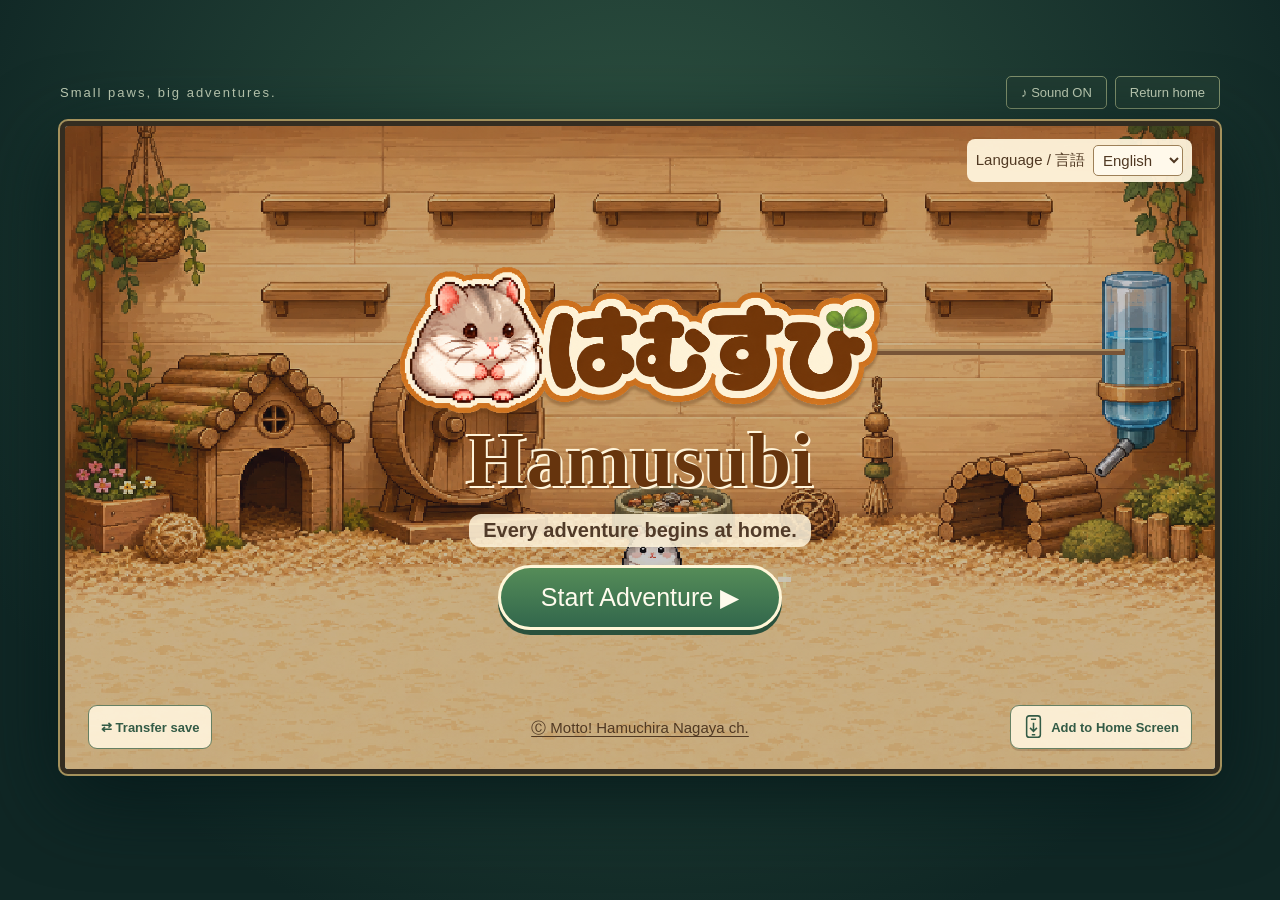
==== commit 2a94a280: "Add files via upload" ====
--- a/index.html
+++ b/index.html
@@ -1,5 +1,5 @@
 <!doctype html>
-<html lang="ja"><head><meta charset="UTF-8"><meta name="viewport" content="width=device-width, initial-scale=1, viewport-fit=cover"><title>はむすび — 10の冒険と、小さなおうち</title><link rel="stylesheet" href="style.css?v=moon-release-16"><link rel="stylesheet" href="orientation.css?v=moon-release-16"><link rel="stylesheet" href="journey.css?v=moon-release-16"><link rel="stylesheet" href="final.css?v=moon-release-16"><link rel="stylesheet" href="review.css?v=moon-release-16"><link rel="stylesheet" href="extra.css?v=moon-release-16"><link rel="stylesheet" href="treasure.css?v=moon-release-16"><link rel="stylesheet" href="home-upgrade.css?v=moon-release-16"><link rel="manifest" href="app.webmanifest" crossorigin="use-credentials"><meta name="theme-color" content="#234a3b"><meta name="apple-mobile-web-app-capable" content="yes"><meta name="apple-mobile-web-app-title" content="はむすび"><link rel="apple-touch-icon" href="assets/ui/app-180.png"><link rel="stylesheet" href="install.css?v=moon-release-16"><link rel="stylesheet" href="save-transfer.css?v=moon-release-16"><link rel="stylesheet" href="i18n.css?v=moon-release-16"><script src="i18n-dictionary.js?v=moon-release-16"></script><script src="i18n.js?v=moon-release-16"></script><link rel="stylesheet" href="seasonal.css?v=moon-release-16"></head>
+<html lang="ja"><head><meta charset="UTF-8"><meta name="viewport" content="width=device-width, initial-scale=1, viewport-fit=cover"><title>はむすび — 10の冒険と、小さなおうち</title><link rel="stylesheet" href="style.css?v=moon-release-17"><link rel="stylesheet" href="orientation.css?v=moon-release-17"><link rel="stylesheet" href="journey.css?v=moon-release-17"><link rel="stylesheet" href="final.css?v=moon-release-17"><link rel="stylesheet" href="review.css?v=moon-release-17"><link rel="stylesheet" href="extra.css?v=moon-release-17"><link rel="stylesheet" href="treasure.css?v=moon-release-17"><link rel="stylesheet" href="home-upgrade.css?v=moon-release-17"><link rel="manifest" href="app.webmanifest" crossorigin="use-credentials"><meta name="theme-color" content="#234a3b"><meta name="apple-mobile-web-app-capable" content="yes"><meta name="apple-mobile-web-app-title" content="はむすび"><link rel="apple-touch-icon" href="assets/ui/app-180.png"><link rel="stylesheet" href="install.css?v=moon-release-17"><link rel="stylesheet" href="save-transfer.css?v=moon-release-17"><link rel="stylesheet" href="i18n.css?v=moon-release-17"><script src="i18n-dictionary.js?v=moon-release-17"></script><script src="i18n.js?v=moon-release-17"></script><link rel="stylesheet" href="seasonal.css?v=moon-release-17"></head>
 <body><section id="rotate-notice" role="status" aria-live="polite" hidden><div class="rotate-symbol" aria-hidden="true">↻</div><h2>スマホを横向きにしてね！</h2><p>はむすびは横画面であそべるよ 🍙</p></section>
 <main><div class="topline"><span>小さな足で、大きな冒険。</span><div><button id="sound" aria-label="音声切り替え">♪ 音 ON</button><button id="restart">おうちにかえる</button></div></div>
 <section id="stage" aria-label="はむすび ゲーム画面" data-scene="loading"><canvas id="game" width="960" height="540" tabindex="0" aria-label="A D または矢印で移動、スペースでジャンプ"></canvas>
@@ -18,5 +18,5 @@
 <div id="touch"><div class="move-controls"><button data-key="left" aria-label="左に移動">←</button><button data-key="right" aria-label="右に移動">→</button></div><div class="action-controls"><button id="touch-action" aria-label="行動：近づくと使えます" disabled>行動</button><button data-key="jump" aria-label="ジャンプ">JUMP</button></div></div>
 <div id="story" role="status" hidden></div><div id="message" role="status"></div><div id="loading">おうちを じゅんびしています…</div>
 </section><footer><span><b>← →</b> 移動 <b>SPACE</b> ジャンプ（2回押しで二段ジャンプ） <b>ESC</b> ポーズ <b>E / ↓</b> おうちの行動</span><span>10こ以上でゴール。たくさん あつめて 高得点！</span><span id="status">準備中…</span></footer></main>
-<script src="sprites.js?v=moon-release-16"></script><script src="photo-bounds.js?v=moon-release-16"></script><script src="collection-data.js?v=moon-release-16"></script><script src="journey.js?v=moon-release-16"></script><script src="routes.js?v=moon-release-16"></script><script src="treasure.js?v=moon-release-16"></script><script src="treasure-routes.js?v=moon-release-16"></script><script src="missions.js?v=moon-release-16"></script><script src="outings.js?v=moon-release-16"></script><script src="events-data.js?v=moon-release-16"></script><script src="events.js?v=moon-release-16"></script><script src="customize.js?v=moon-release-16"></script><script src="bgm.js?v=moon-release-16"></script><script src="combo.js?v=moon-release-16"></script><script src="game.js?v=moon-release-16"></script><script src="collection.js?v=moon-release-16"></script><script src="shelf-share.js?v=moon-release-16"></script><script src="home-upgrade.js?v=moon-release-16"></script><script src="seasonal.js?v=moon-release-16"></script><script src="orientation.js?v=moon-release-16"></script><script src="install.js?v=moon-release-16"></script><script src="save-transfer.js?v=moon-release-16"></script></body></html>
+<script src="sprites.js?v=moon-release-17"></script><script src="photo-bounds.js?v=moon-release-17"></script><script src="collection-data.js?v=moon-release-17"></script><script src="journey.js?v=moon-release-17"></script><script src="routes.js?v=moon-release-17"></script><script src="treasure.js?v=moon-release-17"></script><script src="treasure-routes.js?v=moon-release-17"></script><script src="missions.js?v=moon-release-17"></script><script src="outings.js?v=moon-release-17"></script><script src="events-data.js?v=moon-release-17"></script><script src="events.js?v=moon-release-17"></script><script src="customize.js?v=moon-release-17"></script><script src="bgm.js?v=moon-release-17"></script><script src="combo.js?v=moon-release-17"></script><script src="game.js?v=moon-release-17"></script><script src="collection.js?v=moon-release-17"></script><script src="shelf-share.js?v=moon-release-17"></script><script src="home-upgrade.js?v=moon-release-17"></script><script src="seasonal.js?v=moon-release-17"></script><script src="orientation.js?v=moon-release-17"></script><script src="install.js?v=moon-release-17"></script><script src="save-transfer.js?v=moon-release-17"></script></body></html>
 
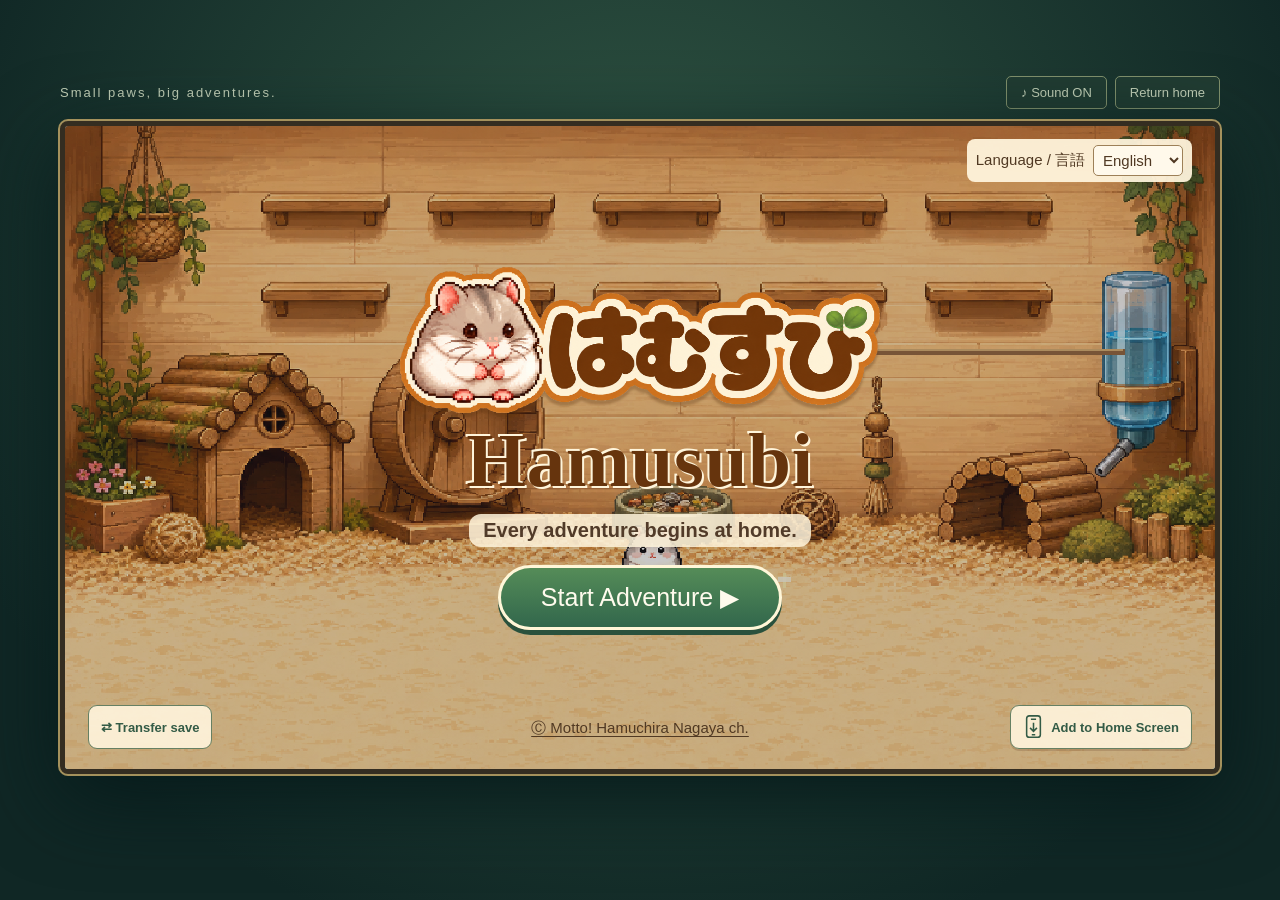
==== commit 9a5027c4: "Add files via upload" ====
--- a/index.html
+++ b/index.html
@@ -1,9 +1,9 @@
 <!doctype html>
-<html lang="ja"><head><meta charset="UTF-8"><meta name="viewport" content="width=device-width, initial-scale=1, viewport-fit=cover"><title>はむすび — 10の冒険と、小さなおうち</title><link rel="stylesheet" href="style.css?v=moon-release-17"><link rel="stylesheet" href="orientation.css?v=moon-release-17"><link rel="stylesheet" href="journey.css?v=moon-release-17"><link rel="stylesheet" href="final.css?v=moon-release-17"><link rel="stylesheet" href="review.css?v=moon-release-17"><link rel="stylesheet" href="extra.css?v=moon-release-17"><link rel="stylesheet" href="treasure.css?v=moon-release-17"><link rel="stylesheet" href="home-upgrade.css?v=moon-release-17"><link rel="manifest" href="app.webmanifest" crossorigin="use-credentials"><meta name="theme-color" content="#234a3b"><meta name="apple-mobile-web-app-capable" content="yes"><meta name="apple-mobile-web-app-title" content="はむすび"><link rel="apple-touch-icon" href="assets/ui/app-180.png"><link rel="stylesheet" href="install.css?v=moon-release-17"><link rel="stylesheet" href="save-transfer.css?v=moon-release-17"><link rel="stylesheet" href="i18n.css?v=moon-release-17"><script src="i18n-dictionary.js?v=moon-release-17"></script><script src="i18n.js?v=moon-release-17"></script><link rel="stylesheet" href="seasonal.css?v=moon-release-17"></head>
+<html lang="ja"><head><meta charset="UTF-8"><meta name="viewport" content="width=device-width, initial-scale=1, viewport-fit=cover"><title>はむすび — 10の冒険と、小さなおうち</title><link rel="stylesheet" href="style.css?v=moon-release-19"><link rel="stylesheet" href="orientation.css?v=moon-release-19"><link rel="stylesheet" href="journey.css?v=moon-release-19"><link rel="stylesheet" href="final.css?v=moon-release-19"><link rel="stylesheet" href="review.css?v=moon-release-19"><link rel="stylesheet" href="extra.css?v=moon-release-19"><link rel="stylesheet" href="treasure.css?v=moon-release-19"><link rel="stylesheet" href="home-upgrade.css?v=moon-release-19"><link rel="manifest" href="app.webmanifest" crossorigin="use-credentials"><meta name="theme-color" content="#234a3b"><meta name="apple-mobile-web-app-capable" content="yes"><meta name="apple-mobile-web-app-title" content="はむすび"><link rel="apple-touch-icon" href="assets/ui/app-180.png"><link rel="stylesheet" href="install.css?v=moon-release-19"><link rel="stylesheet" href="save-transfer.css?v=moon-release-19"><link rel="stylesheet" href="i18n.css?v=moon-release-19"><script src="i18n-dictionary.js?v=moon-release-19"></script><script src="i18n.js?v=moon-release-19"></script><link rel="stylesheet" href="seasonal.css?v=moon-release-19"></head>
 <body><section id="rotate-notice" role="status" aria-live="polite" hidden><div class="rotate-symbol" aria-hidden="true">↻</div><h2>スマホを横向きにしてね！</h2><p>はむすびは横画面であそべるよ 🍙</p></section>
 <main><div class="topline"><span>小さな足で、大きな冒険。</span><div><button id="sound" aria-label="音声切り替え">♪ 音 ON</button><button id="restart">おうちにかえる</button></div></div>
 <section id="stage" aria-label="はむすび ゲーム画面" data-scene="loading"><canvas id="game" width="960" height="540" tabindex="0" aria-label="A D または矢印で移動、スペースでジャンプ"></canvas>
-<div id="title-screen" hidden><h1><img class="title-logo" src="assets/ui/title-logo.png" alt="はむすび" width="1900" height="589"></h1><p>おうちから はじまる、きょうの冒険。</p><button id="title-start" data-start="true">ぼうけんを はじめる　▶</button><a id="title-credit" href="https://www.youtube.com/@hamuchira" target="_blank" rel="noopener noreferrer">Ⓒもっと！はむチラ長屋ch.</a><button id="install-home" type="button" hidden><svg viewBox="0 0 24 28" aria-hidden="true" fill="none" stroke="currentColor" stroke-width="1.8"><rect x="4" y="1" width="16" height="25" rx="3"/><path d="M9 5h6M12 9v10m-4-4 4 4 4-4M10 23h4"/></svg>ホーム画面に追加</button></div><dialog id="install-help" aria-labelledby="install-heading"><h2 id="install-heading">ホーム画面に追加</h2><div id="install-steps"></div><button id="install-close">閉じる</button></dialog><div id="mission-toast" role="status" hidden><strong>ミッション達成！</strong><small>おうちに帰ったら確認しよう！</small></div><div id="home-screen" hidden><header class="home-title"><span><a href="https://www.youtube.com/@hamuchira" target="_blank" rel="noopener noreferrer">もっと！はむチラ長屋ch.</a> presents</span><h1>はむすび<span>🍙</span></h1><p id="home-caption">おうちから はじまる、きょうの冒険。</p></header><nav class="home-menu"><button id="adventure-open"><span>🗺️</span>ぼうけん</button><button id="missions-open"><span>⭐</span>ミッション</button><button id="album-open"><span>🐹</span>アルバム</button><button id="housing-open"><span></span>カスタム</button><button id="records"><span>📋</span>きろく</button><button id="share-open"><span>🔗</span>シェア</button></nav><div id="depart-note" role="alert" hidden>おなかとハートを かいふくしてから<br>ぼうけんにいこう！</div><p id="mission-line"></p><div id="home-photos"></div><div id="meal-choices" role="group" aria-label="ごはん皿でできること" hidden><span id="meal-stock"></span><button id="meal-eat">ごはんを たべる</button><button id="meal-pack">おべんとうを<br>ほおぶくろに つめる</button><button id="meal-close">とじる</button></div><button id="shelf-share">推しケツ棚をシェア</button><button id="home-action" hidden></button><div id="home-care"><span id="care-meter" aria-label="ライフ"></span><span id="home-hunger-label">おなか</span><meter id="home-hunger" min="0" max="100" value="100" aria-label="おなか"></meter><button id="home-use">おうちで あそぶ</button></div><button hidden id="bgm-choice" title="BGMを切り替え">BGM：新しい曲</button><span id="home-keys">かぎ 0こ</span><button id="bonus-enter" hidden>BONUS STAGE！ たからもののへや</button><div id="save-note" role="status"></div></div>
+<div id="title-screen" hidden><h1><img class="title-logo" src="assets/ui/title-logo.png" alt="はむすび" width="1900" height="589"></h1><p>おうちから はじまる、きょうの冒険。</p><button id="title-start" data-start="true">ぼうけんを はじめる　▶</button><a id="title-credit" href="https://www.youtube.com/@hamuchira" target="_blank" rel="noopener noreferrer">Ⓒもっと！はむチラ長屋ch.</a><button id="install-home" type="button" hidden><svg viewBox="0 0 24 28" aria-hidden="true" fill="none" stroke="currentColor" stroke-width="1.8"><rect x="4" y="1" width="16" height="25" rx="3"/><path d="M9 5h6M12 9v10m-4-4 4 4 4-4M10 23h4"/></svg>ホーム画面に追加</button></div><dialog id="install-help" aria-labelledby="install-heading"><h2 id="install-heading">ホーム画面に追加</h2><div id="install-steps"></div><button id="install-close">閉じる</button></dialog><div id="mission-toast" role="status" hidden><strong>ミッション達成！</strong><small>おうちに帰ったら確認しよう！</small></div><div id="home-screen" hidden><header class="home-title"><span><a href="https://www.youtube.com/@hamuchira" target="_blank" rel="noopener noreferrer">もっと！はむチラ長屋ch.</a> presents</span><h1>はむすび<span>🍙</span></h1><p id="home-caption">おうちから はじまる、きょうの冒険。</p></header><nav class="home-menu"><button id="adventure-open"><span>🗺️</span>ぼうけん</button><button id="missions-open"><span>⭐</span>ミッション</button><button id="album-open"><span>🐹</span>アルバム</button><button id="housing-open"><span></span>カスタム</button><button id="records"><span>📋</span>きろく</button><button id="share-open"><span>🔗</span>シェア</button></nav><div id="depart-note" role="alert" hidden>おなかとハートを かいふくしてから<br>ぼうけんにいこう！</div><p id="mission-line"></p><div id="home-photos"></div><div id="meal-choices" role="group" aria-label="ごはん皿でできること" hidden><span id="meal-stock"></span><button id="meal-eat">ごはんを たべる</button><button id="meal-pack">おべんとうを<br>ほおぶくろに つめる</button><button id="meal-close">とじる</button></div><button id="shelf-share">推しケツ棚をシェア</button><button id="home-action" hidden></button><div id="home-hud"><div id="home-care"><span id="care-meter" aria-label="ライフ"></span><span id="home-hunger-label">おなか</span><meter id="home-hunger" min="0" max="100" value="100" aria-label="おなか"></meter><button id="home-use">おうちで あそぶ</button></div><button hidden id="bgm-choice" title="BGMを切り替え">BGM：新しい曲</button><span id="home-keys">かぎ 0こ</span></div><button id="bonus-enter" hidden>BONUS STAGE！ たからもののへや</button><div id="save-note" role="status"></div></div>
 <div id="upgrade-panel" class="journey-panel" hidden><div class="panel-heading"><h2 id="upgrade-title"></h2><button id="upgrade-close" aria-label="とじる">×</button></div><div id="upgrade-body"></div></div><div id="legacy-actions" hidden><button id="play"></button><button id="select"></button><button id="home-erase"></button></div><div id="list-panel" class="journey-panel" hidden><div class="panel-heading"><h2 id="list-title">ステージをえらぶ</h2><button id="list-close" aria-label="おうちに戻る">×</button></div><button id="list-back" hidden>‹ どこへ おでかけする？ に戻る</button><div id="stage-list"></div></div>
 <div id="pause-panel" class="overlay" hidden><div class="paper"><span class="eyebrow">ひとやすみ</span><h2>のんびり いこう。</h2><div class="button-stack"><button id="resume">つづける</button><button id="retry">さいしょから</button><button id="pause-home">おうちにかえる</button></div></div></div>
 <div id="snack-panel" class="overlay" hidden><div class="paper"><h2 id="snack-title">おなかすいた〜</h2><p id="snack-copy">おやつで ひとやすみ。</p><button id="feed">おべんとうを食べる</button><button id="snack-home" hidden>おうちにかえる</button></div></div>
@@ -18,5 +18,5 @@
 <div id="touch"><div class="move-controls"><button data-key="left" aria-label="左に移動">←</button><button data-key="right" aria-label="右に移動">→</button></div><div class="action-controls"><button id="touch-action" aria-label="行動：近づくと使えます" disabled>行動</button><button data-key="jump" aria-label="ジャンプ">JUMP</button></div></div>
 <div id="story" role="status" hidden></div><div id="message" role="status"></div><div id="loading">おうちを じゅんびしています…</div>
 </section><footer><span><b>← →</b> 移動 <b>SPACE</b> ジャンプ（2回押しで二段ジャンプ） <b>ESC</b> ポーズ <b>E / ↓</b> おうちの行動</span><span>10こ以上でゴール。たくさん あつめて 高得点！</span><span id="status">準備中…</span></footer></main>
-<script src="sprites.js?v=moon-release-17"></script><script src="photo-bounds.js?v=moon-release-17"></script><script src="collection-data.js?v=moon-release-17"></script><script src="journey.js?v=moon-release-17"></script><script src="routes.js?v=moon-release-17"></script><script src="treasure.js?v=moon-release-17"></script><script src="treasure-routes.js?v=moon-release-17"></script><script src="missions.js?v=moon-release-17"></script><script src="outings.js?v=moon-release-17"></script><script src="events-data.js?v=moon-release-17"></script><script src="events.js?v=moon-release-17"></script><script src="customize.js?v=moon-release-17"></script><script src="bgm.js?v=moon-release-17"></script><script src="combo.js?v=moon-release-17"></script><script src="game.js?v=moon-release-17"></script><script src="collection.js?v=moon-release-17"></script><script src="shelf-share.js?v=moon-release-17"></script><script src="home-upgrade.js?v=moon-release-17"></script><script src="seasonal.js?v=moon-release-17"></script><script src="orientation.js?v=moon-release-17"></script><script src="install.js?v=moon-release-17"></script><script src="save-transfer.js?v=moon-release-17"></script></body></html>
+<script src="sprites.js?v=moon-release-19"></script><script src="photo-bounds.js?v=moon-release-19"></script><script src="collection-data.js?v=moon-release-19"></script><script src="journey.js?v=moon-release-19"></script><script src="routes.js?v=moon-release-19"></script><script src="treasure.js?v=moon-release-19"></script><script src="treasure-routes.js?v=moon-release-19"></script><script src="missions.js?v=moon-release-19"></script><script src="outings.js?v=moon-release-19"></script><script src="events-data.js?v=moon-release-19"></script><script src="events.js?v=moon-release-19"></script><script src="customize.js?v=moon-release-19"></script><script src="bgm.js?v=moon-release-19"></script><script src="combo.js?v=moon-release-19"></script><script src="game.js?v=moon-release-19"></script><script src="collection.js?v=moon-release-19"></script><script src="shelf-share.js?v=moon-release-19"></script><script src="home-upgrade.js?v=moon-release-19"></script><script src="seasonal.js?v=moon-release-19"></script><script src="orientation.js?v=moon-release-19"></script><script src="install.js?v=moon-release-19"></script><script src="save-transfer.js?v=moon-release-19"></script></body></html>
 
--- a/home-upgrade.css
+++ b/home-upgrade.css
@@ -63,3 +63,10 @@
 .mission-card progress::-webkit-progress-bar{background:#d9d1c3;border-radius:6px}.mission-card progress::-webkit-progress-value{background:#52983e;border-radius:6px}.mission-card progress::-moz-progress-bar{background:#52983e;border-radius:6px}
 .mission-near{border-color:#c98b44}.mission-near-label{grid-column:1/-1;color:#b65319;font-size:12px}.has-news{position:relative}.has-news:after{content:'!';position:absolute;right:6px;top:3px;background:#c95332;color:#fff;border-radius:50%;width:18px;height:18px;line-height:18px;text-align:center;font-size:13px;font-weight:bold;pointer-events:none}
 .event-cards{display:flex;gap:8px;flex-wrap:wrap}.event-cards button,#upgrade-panel[data-page="event"] button{min-height:44px;background:#fff0cf;color:#573d26;border:1px solid #b49362;border-radius:8px;padding:8px 12px}.event-reward{display:flex;gap:12px;align-items:center;border:1px solid #c6b38e;padding:10px;margin:10px 0}.event-reward img{width:100px;height:80px;object-fit:contain}.event-reward p{white-space:pre-line;font-size:13px}
+
+/* Compact cage HUD; adventure HUD and game state are unchanged. */
+#home-hud{position:absolute;left:50%;bottom:calc(1.5% + 64px);transform:translateX(-50%);display:flex;align-items:center;justify-content:center;gap:8px;white-space:nowrap;width:max-content;max-width:52%;pointer-events:none;color:#513626;text-shadow:0 1px 2px #fff0cc;font-size:12px}
+#home-hud #home-care,#home-hud #home-keys{position:static!important;inset:auto!important;transform:none!important;background:none;border:0;border-radius:0;box-shadow:none;padding:0!important;margin:0;display:flex;align-items:center;gap:5px;font-size:inherit!important;pointer-events:none}
+#home-hud #care-meter{font-size:21px;letter-spacing:0;white-space:nowrap}#home-hud #home-hunger-label{font-size:inherit}#home-hud #home-hunger{width:46px;min-width:0;height:12px}#home-hud #home-keys{border-left:1px solid #a27c4e88;padding-left:8px!important}#home-hud #home-keys img{width:22px;height:21px}#home-hud #home-keys b{font-size:inherit}#home-hud #home-keys img:nth-of-type(2){margin-left:5px}
+@media(max-height:480px){#home-hud{bottom:calc(1.5% + 58px);font-size:10px;gap:5px}#home-hud #care-meter{font-size:17px}#home-hud #home-hunger{width:34px;height:10px}#home-hud #home-keys img{width:19px;height:18px}#home-hud #home-care,#home-hud #home-keys{gap:3px}}
+@media(max-width:740px){#home-hud{font-size:9px;gap:4px}#home-hud #care-meter{font-size:15px}#home-hud #home-hunger{width:28px}#home-hud #home-keys{padding-left:5px!important}#home-hud #home-keys img{width:17px;height:17px}}
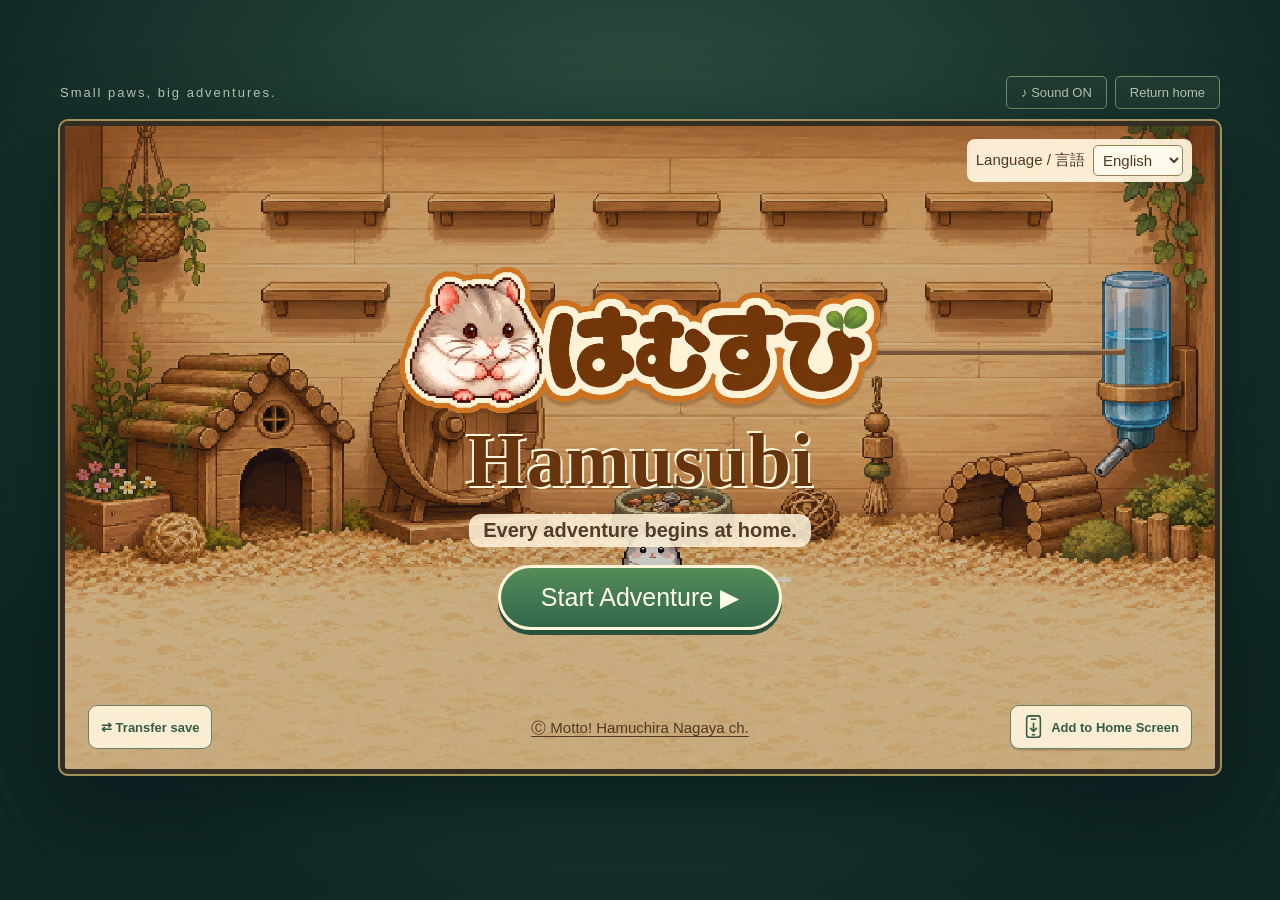
==== commit 429a8974: "Add files via upload" ====
--- a/index.html
+++ b/index.html
@@ -1,5 +1,5 @@
 <!doctype html>
-<html lang="ja"><head><meta charset="UTF-8"><meta name="viewport" content="width=device-width, initial-scale=1, viewport-fit=cover"><title>はむすび — 10の冒険と、小さなおうち</title><link rel="stylesheet" href="style.css?v=moon-release-19"><link rel="stylesheet" href="orientation.css?v=moon-release-19"><link rel="stylesheet" href="journey.css?v=moon-release-19"><link rel="stylesheet" href="final.css?v=moon-release-19"><link rel="stylesheet" href="review.css?v=moon-release-19"><link rel="stylesheet" href="extra.css?v=moon-release-19"><link rel="stylesheet" href="treasure.css?v=moon-release-19"><link rel="stylesheet" href="home-upgrade.css?v=moon-release-19"><link rel="manifest" href="app.webmanifest" crossorigin="use-credentials"><meta name="theme-color" content="#234a3b"><meta name="apple-mobile-web-app-capable" content="yes"><meta name="apple-mobile-web-app-title" content="はむすび"><link rel="apple-touch-icon" href="assets/ui/app-180.png"><link rel="stylesheet" href="install.css?v=moon-release-19"><link rel="stylesheet" href="save-transfer.css?v=moon-release-19"><link rel="stylesheet" href="i18n.css?v=moon-release-19"><script src="i18n-dictionary.js?v=moon-release-19"></script><script src="i18n.js?v=moon-release-19"></script><link rel="stylesheet" href="seasonal.css?v=moon-release-19"></head>
+<html lang="ja"><head><meta charset="UTF-8"><meta name="viewport" content="width=device-width, initial-scale=1, viewport-fit=cover"><title>はむすび — 10の冒険と、小さなおうち</title><link rel="stylesheet" href="style.css?v=moon-release-20"><link rel="stylesheet" href="orientation.css?v=moon-release-20"><link rel="stylesheet" href="journey.css?v=moon-release-20"><link rel="stylesheet" href="final.css?v=moon-release-20"><link rel="stylesheet" href="review.css?v=moon-release-20"><link rel="stylesheet" href="extra.css?v=moon-release-20"><link rel="stylesheet" href="treasure.css?v=moon-release-20"><link rel="stylesheet" href="home-upgrade.css?v=moon-release-20"><link rel="manifest" href="app.webmanifest" crossorigin="use-credentials"><meta name="theme-color" content="#234a3b"><meta name="apple-mobile-web-app-capable" content="yes"><meta name="apple-mobile-web-app-title" content="はむすび"><link rel="apple-touch-icon" href="assets/ui/app-180.png"><link rel="stylesheet" href="install.css?v=moon-release-20"><link rel="stylesheet" href="save-transfer.css?v=moon-release-20"><link rel="stylesheet" href="i18n.css?v=moon-release-20"><script src="i18n-dictionary.js?v=moon-release-20"></script><script src="i18n.js?v=moon-release-20"></script><link rel="stylesheet" href="seasonal.css?v=moon-release-20"></head>
 <body><section id="rotate-notice" role="status" aria-live="polite" hidden><div class="rotate-symbol" aria-hidden="true">↻</div><h2>スマホを横向きにしてね！</h2><p>はむすびは横画面であそべるよ 🍙</p></section>
 <main><div class="topline"><span>小さな足で、大きな冒険。</span><div><button id="sound" aria-label="音声切り替え">♪ 音 ON</button><button id="restart">おうちにかえる</button></div></div>
 <section id="stage" aria-label="はむすび ゲーム画面" data-scene="loading"><canvas id="game" width="960" height="540" tabindex="0" aria-label="A D または矢印で移動、スペースでジャンプ"></canvas>
@@ -18,5 +18,5 @@
 <div id="touch"><div class="move-controls"><button data-key="left" aria-label="左に移動">←</button><button data-key="right" aria-label="右に移動">→</button></div><div class="action-controls"><button id="touch-action" aria-label="行動：近づくと使えます" disabled>行動</button><button data-key="jump" aria-label="ジャンプ">JUMP</button></div></div>
 <div id="story" role="status" hidden></div><div id="message" role="status"></div><div id="loading">おうちを じゅんびしています…</div>
 </section><footer><span><b>← →</b> 移動 <b>SPACE</b> ジャンプ（2回押しで二段ジャンプ） <b>ESC</b> ポーズ <b>E / ↓</b> おうちの行動</span><span>10こ以上でゴール。たくさん あつめて 高得点！</span><span id="status">準備中…</span></footer></main>
-<script src="sprites.js?v=moon-release-19"></script><script src="photo-bounds.js?v=moon-release-19"></script><script src="collection-data.js?v=moon-release-19"></script><script src="journey.js?v=moon-release-19"></script><script src="routes.js?v=moon-release-19"></script><script src="treasure.js?v=moon-release-19"></script><script src="treasure-routes.js?v=moon-release-19"></script><script src="missions.js?v=moon-release-19"></script><script src="outings.js?v=moon-release-19"></script><script src="events-data.js?v=moon-release-19"></script><script src="events.js?v=moon-release-19"></script><script src="customize.js?v=moon-release-19"></script><script src="bgm.js?v=moon-release-19"></script><script src="combo.js?v=moon-release-19"></script><script src="game.js?v=moon-release-19"></script><script src="collection.js?v=moon-release-19"></script><script src="shelf-share.js?v=moon-release-19"></script><script src="home-upgrade.js?v=moon-release-19"></script><script src="seasonal.js?v=moon-release-19"></script><script src="orientation.js?v=moon-release-19"></script><script src="install.js?v=moon-release-19"></script><script src="save-transfer.js?v=moon-release-19"></script></body></html>
+<script src="sprites.js?v=moon-release-20"></script><script src="photo-bounds.js?v=moon-release-20"></script><script src="collection-data.js?v=moon-release-20"></script><script src="journey.js?v=moon-release-20"></script><script src="routes.js?v=moon-release-20"></script><script src="treasure.js?v=moon-release-20"></script><script src="treasure-routes.js?v=moon-release-20"></script><script src="missions.js?v=moon-release-20"></script><script src="outings.js?v=moon-release-20"></script><script src="events-data.js?v=moon-release-20"></script><script src="events.js?v=moon-release-20"></script><script src="customize.js?v=moon-release-20"></script><script src="bgm.js?v=moon-release-20"></script><script src="combo.js?v=moon-release-20"></script><script src="game.js?v=moon-release-20"></script><script src="collection.js?v=moon-release-20"></script><script src="shelf-share.js?v=moon-release-20"></script><script src="home-upgrade.js?v=moon-release-20"></script><script src="seasonal.js?v=moon-release-20"></script><script src="orientation.js?v=moon-release-20"></script><script src="install.js?v=moon-release-20"></script><script src="save-transfer.js?v=moon-release-20"></script></body></html>
 
--- a/seasonal.css
+++ b/seasonal.css
@@ -1,4 +1,4 @@
-#season-title{position:absolute;left:2%;top:2%;max-width:40%;white-space:pre-line;background:#fff1c9;color:#48366b;border:1px solid #b79b62;border-radius:12px;font-size:clamp(10px,1.2vw,15px);padding:7px;line-height:1.4}#season-title[hidden],#season-playing-period[hidden]{display:none}#season-playing-period{position:absolute;right:2%;top:20%;background:#253052da;color:#fff3c3;font-size:10px;padding:3px 8px;pointer-events:none}.season-routes{display:grid;grid-template-columns:repeat(3,minmax(0,1fr));gap:8px}.season-routes button{white-space:pre-line;background:#fff7e6;color:#503b29;min-width:0;font-size:13px;padding:10px;line-height:1.5}.season-routes button:disabled{background:#e2ddd4;color:#746b63}.season-rewards{display:grid;grid-template-columns:repeat(2,minmax(0,1fr));gap:10px}.season-rewards .event-reward{display:flex;align-items:center;background:#fff8e9;padding:8px;border:1px solid #ccb68c;border-radius:10px}.event-reward img{width:100px;height:90px;object-fit:contain}.event-reward p{white-space:pre-line;font-size:13px}.event-entry{background:#fff0c6;color:#46365f;margin-top:12px;width:100%;padding:12px}.event-period{position:sticky;top:0;background:#fff2d1;padding:6px;z-index:1}#equipped-title{font-size:13px;margin:0 35px 12px 5px;background:#f8ebc9;color:#5e472d}.title-item{display:flex;align-items:center;justify-content:space-between;gap:10px;border-bottom:1px solid #cfbe9d}.housing-categories{grid-template-columns:repeat(5,minmax(0,1fr))}@media(max-width:650px){.season-rewards{grid-template-columns:1fr}.season-routes button{font-size:11px}.event-reward img{width:75px}}
+#season-title{position:absolute;left:2%;top:2%;max-width:40%;white-space:pre-line;background:#fff1c9;color:#48366b;border:1px solid #b79b62;border-radius:12px;font-size:clamp(10px,1.2vw,15px);padding:7px;line-height:1.4}#season-title[hidden]{display:none}.season-routes{display:grid;grid-template-columns:repeat(3,minmax(0,1fr));gap:8px}.season-routes button{white-space:pre-line;background:#fff7e6;color:#503b29;min-width:0;font-size:13px;padding:10px;line-height:1.5}.season-routes button:disabled{background:#e2ddd4;color:#746b63}.season-rewards{display:grid;grid-template-columns:repeat(2,minmax(0,1fr));gap:10px}.season-rewards .event-reward{display:flex;align-items:center;background:#fff8e9;padding:8px;border:1px solid #ccb68c;border-radius:10px}.event-reward img{width:100px;height:90px;object-fit:contain}.event-reward p{white-space:pre-line;font-size:13px}.event-entry{background:#fff0c6;color:#46365f;margin-top:12px;width:100%;padding:12px}.event-period{position:sticky;top:0;background:#fff2d1;padding:6px;z-index:1}#equipped-title{font-size:13px;margin:0 35px 12px 5px;background:#f8ebc9;color:#5e472d}.title-item{display:flex;align-items:center;justify-content:space-between;gap:10px;border-bottom:1px solid #cfbe9d}.housing-categories{grid-template-columns:repeat(5,minmax(0,1fr))}@media(max-width:650px){.season-rewards{grid-template-columns:1fr}.season-routes button{font-size:11px}.event-reward img{width:75px}}
 
 #list-title{display:inline-block;margin-right:10px}#equipped-title{vertical-align:middle;max-width:55%;white-space:normal}
 
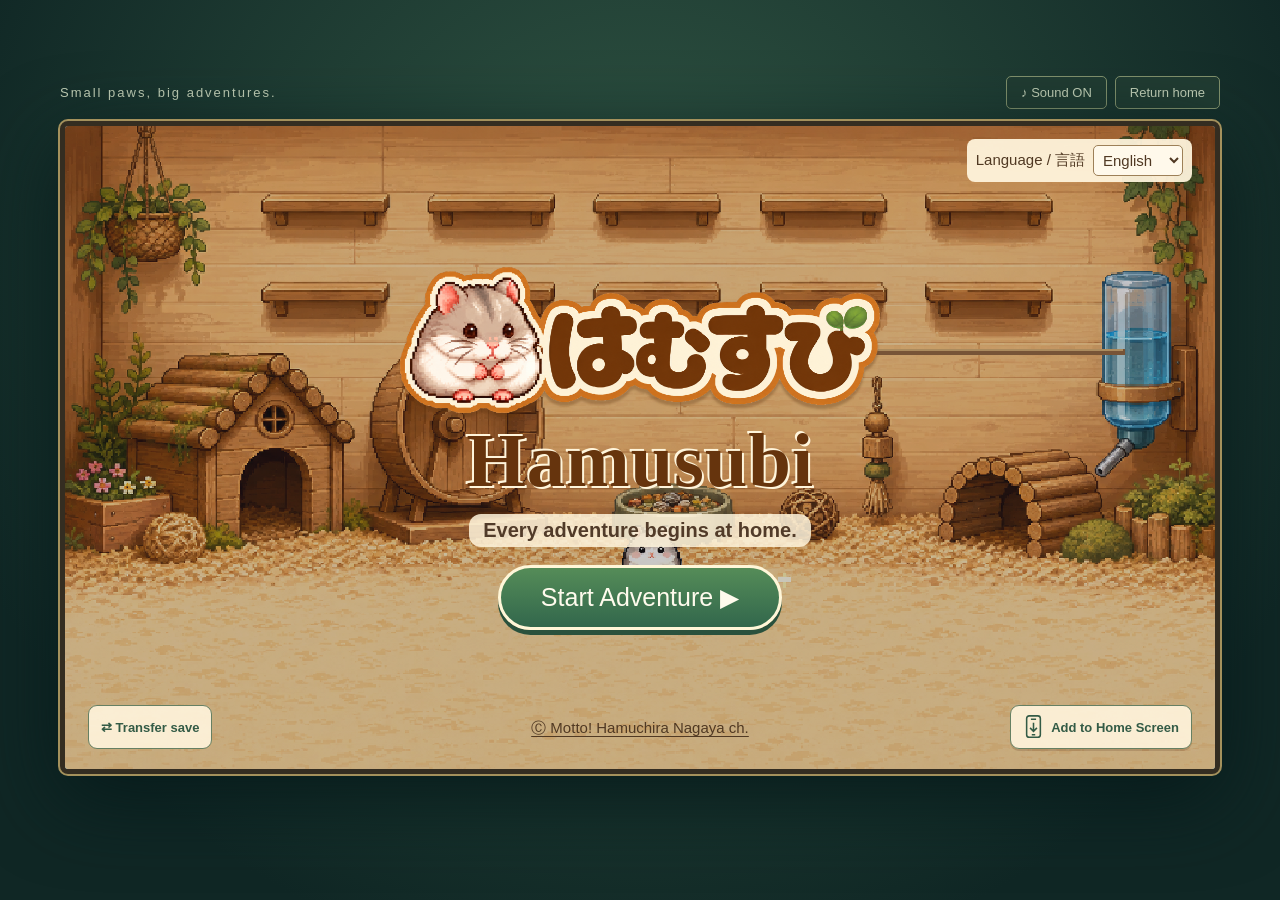
==== commit 941824dd: "Add files via upload" ====
--- a/index.html
+++ b/index.html
@@ -1,22 +1,25 @@
-<!doctype html>
-<html lang="ja"><head><meta charset="UTF-8"><meta name="viewport" content="width=device-width, initial-scale=1, viewport-fit=cover"><title>はむすび — 10の冒険と、小さなおうち</title><link rel="stylesheet" href="style.css?v=moon-release-20"><link rel="stylesheet" href="orientation.css?v=moon-release-20"><link rel="stylesheet" href="journey.css?v=moon-release-20"><link rel="stylesheet" href="final.css?v=moon-release-20"><link rel="stylesheet" href="review.css?v=moon-release-20"><link rel="stylesheet" href="extra.css?v=moon-release-20"><link rel="stylesheet" href="treasure.css?v=moon-release-20"><link rel="stylesheet" href="home-upgrade.css?v=moon-release-20"><link rel="manifest" href="app.webmanifest" crossorigin="use-credentials"><meta name="theme-color" content="#234a3b"><meta name="apple-mobile-web-app-capable" content="yes"><meta name="apple-mobile-web-app-title" content="はむすび"><link rel="apple-touch-icon" href="assets/ui/app-180.png"><link rel="stylesheet" href="install.css?v=moon-release-20"><link rel="stylesheet" href="save-transfer.css?v=moon-release-20"><link rel="stylesheet" href="i18n.css?v=moon-release-20"><script src="i18n-dictionary.js?v=moon-release-20"></script><script src="i18n.js?v=moon-release-20"></script><link rel="stylesheet" href="seasonal.css?v=moon-release-20"></head>
-<body><section id="rotate-notice" role="status" aria-live="polite" hidden><div class="rotate-symbol" aria-hidden="true">↻</div><h2>スマホを横向きにしてね！</h2><p>はむすびは横画面であそべるよ 🍙</p></section>
-<main><div class="topline"><span>小さな足で、大きな冒険。</span><div><button id="sound" aria-label="音声切り替え">♪ 音 ON</button><button id="restart">おうちにかえる</button></div></div>
-<section id="stage" aria-label="はむすび ゲーム画面" data-scene="loading"><canvas id="game" width="960" height="540" tabindex="0" aria-label="A D または矢印で移動、スペースでジャンプ"></canvas>
-<div id="title-screen" hidden><h1><img class="title-logo" src="assets/ui/title-logo.png" alt="はむすび" width="1900" height="589"></h1><p>おうちから はじまる、きょうの冒険。</p><button id="title-start" data-start="true">ぼうけんを はじめる　▶</button><a id="title-credit" href="https://www.youtube.com/@hamuchira" target="_blank" rel="noopener noreferrer">Ⓒもっと！はむチラ長屋ch.</a><button id="install-home" type="button" hidden><svg viewBox="0 0 24 28" aria-hidden="true" fill="none" stroke="currentColor" stroke-width="1.8"><rect x="4" y="1" width="16" height="25" rx="3"/><path d="M9 5h6M12 9v10m-4-4 4 4 4-4M10 23h4"/></svg>ホーム画面に追加</button></div><dialog id="install-help" aria-labelledby="install-heading"><h2 id="install-heading">ホーム画面に追加</h2><div id="install-steps"></div><button id="install-close">閉じる</button></dialog><div id="mission-toast" role="status" hidden><strong>ミッション達成！</strong><small>おうちに帰ったら確認しよう！</small></div><div id="home-screen" hidden><header class="home-title"><span><a href="https://www.youtube.com/@hamuchira" target="_blank" rel="noopener noreferrer">もっと！はむチラ長屋ch.</a> presents</span><h1>はむすび<span>🍙</span></h1><p id="home-caption">おうちから はじまる、きょうの冒険。</p></header><nav class="home-menu"><button id="adventure-open"><span>🗺️</span>ぼうけん</button><button id="missions-open"><span>⭐</span>ミッション</button><button id="album-open"><span>🐹</span>アルバム</button><button id="housing-open"><span></span>カスタム</button><button id="records"><span>📋</span>きろく</button><button id="share-open"><span>🔗</span>シェア</button></nav><div id="depart-note" role="alert" hidden>おなかとハートを かいふくしてから<br>ぼうけんにいこう！</div><p id="mission-line"></p><div id="home-photos"></div><div id="meal-choices" role="group" aria-label="ごはん皿でできること" hidden><span id="meal-stock"></span><button id="meal-eat">ごはんを たべる</button><button id="meal-pack">おべんとうを<br>ほおぶくろに つめる</button><button id="meal-close">とじる</button></div><button id="shelf-share">推しケツ棚をシェア</button><button id="home-action" hidden></button><div id="home-hud"><div id="home-care"><span id="care-meter" aria-label="ライフ"></span><span id="home-hunger-label">おなか</span><meter id="home-hunger" min="0" max="100" value="100" aria-label="おなか"></meter><button id="home-use">おうちで あそぶ</button></div><button hidden id="bgm-choice" title="BGMを切り替え">BGM：新しい曲</button><span id="home-keys">かぎ 0こ</span></div><button id="bonus-enter" hidden>BONUS STAGE！ たからもののへや</button><div id="save-note" role="status"></div></div>
-<div id="upgrade-panel" class="journey-panel" hidden><div class="panel-heading"><h2 id="upgrade-title"></h2><button id="upgrade-close" aria-label="とじる">×</button></div><div id="upgrade-body"></div></div><div id="legacy-actions" hidden><button id="play"></button><button id="select"></button><button id="home-erase"></button></div><div id="list-panel" class="journey-panel" hidden><div class="panel-heading"><h2 id="list-title">ステージをえらぶ</h2><button id="list-close" aria-label="おうちに戻る">×</button></div><button id="list-back" hidden>‹ どこへ おでかけする？ に戻る</button><div id="stage-list"></div></div>
-<div id="pause-panel" class="overlay" hidden><div class="paper"><span class="eyebrow">ひとやすみ</span><h2>のんびり いこう。</h2><div class="button-stack"><button id="resume">つづける</button><button id="retry">さいしょから</button><button id="pause-home">おうちにかえる</button></div></div></div>
-<div id="snack-panel" class="overlay" hidden><div class="paper"><h2 id="snack-title">おなかすいた〜</h2><p id="snack-copy">おやつで ひとやすみ。</p><button id="feed">おべんとうを食べる</button><button id="snack-home" hidden>おうちにかえる</button></div></div>
-<div id="clear" class="overlay" hidden><div class="paper"><span class="eyebrow" id="clear-world">WORLD CLEAR!</span><p id="clear-record"></p><p id="best-notice"></p><p id="clear-top3"></p><p id="clear-breakdown" style="white-space:pre-line;font-size:13px;line-height:1.6"></p><p id="gift-notice"></p><div class="clear-buttons"><button id="next">つぎのステージへ</button><button id="clear-home">おうちにかえる</button><button id="again">もういちど</button></div></div></div>
-<div id="confirm-panel" class="overlay" hidden><div class="paper"><h2>冒険の記録をリセットしますか？</h2><p>これまでの冒険の記録がすべて消えます。<br>本当にリセットしますか？</p><div class="clear-buttons"><button id="erase-cancel" autofocus>いいえ</button><button id="erase-confirm">はい</button></div></div></div>
-<div id="album-panel" class="journey-panel" hidden><div class="panel-heading"><h2>ハムケツアルバム <small id="album-count"></small></h2><button id="album-close">×</button></div><p>好きな写真をタップして、推しケツ10選を おうちに飾ろう。</p><button id="favorites-clear" class="favorites-clear">推しケツを全部外す</button><div id="album-grid"></div><button id="album-bottom-close" class="panel-bottom-close">閉じる</button></div>
-<div id="photo-panel" class="overlay" hidden><div class="paper photo-paper"><button id="photo-close" aria-label="閉じる">×</button><figure class="specimen-main"><div id="photo-butt-slot" class="photo-slot"></div><figcaption>はむケツ</figcaption></figure><figure class="specimen-face"><div id="photo-face-slot" class="photo-slot"></div><figcaption>おかお</figcaption></figure><section class="specimen-info"><span class="eyebrow">HAMUKETSU COLLECTION</span><h2 id="photo-name"></h2><strong id="photo-number"></strong><p id="photo-info"></p><button id="photo-favorite">おうちに飾る</button><p id="favorite-note" role="status"></p></section><p id="photo-story" class="specimen-story"></p></div></div>
-<div id="reward-panel" class="overlay" hidden><div class="paper reward-paper"><span>✦ はむケツ GET! ✦</span><div id="reward-slot" class="photo-slot"></div><h2 id="reward-name"></h2><button id="reward-close">たいせつに しまう</button></div></div>
-<div id="exchange-panel" class="overlay" hidden><div class="paper"><h2>だれと入れ替える？</h2><p>いま飾っている推しケツから、1匹えらんでね。</p><div id="exchange-list"></div><button id="exchange-cancel">やめる</button></div></div>
-<div id="share-panel" class="overlay" hidden><div class="paper"><h2 id="share-title">はむすびを シェア</h2><div id="shelf-preview" hidden><img id="shelf-image" alt="いま飾っている推しケツ棚"><div><a id="shelf-download" download="hamusubi-oshi-shelf.png">棚の画像を保存</a><button id="shelf-native" hidden>画像を共有</button></div><small>X・LINEには、保存した画像を添付してね。</small></div><div class="button-stack"><a id="share-x" target="_blank" rel="noopener noreferrer">Xでシェア</a><a id="share-line" target="_blank" rel="noopener noreferrer">LINEでシェア</a><button id="copy-url">URLをコピー</button><button id="share-close">とじる</button></div><p id="share-status" role="status"></p></div></div>
-<div id="ending-choice" class="overlay" hidden><div class="paper"><h2>WORLD 1-10 CLEAR!</h2><p>エンディングを みる？</p><div class="button-stack"><button id="ending-watch">エンディングをみる</button><button id="ending-skip">スキップする</button></div></div></div><button id="world-action" hidden></button><div id="treasure-help" class="overlay" hidden><div class="paper"><h2>かぎと宝箱の使いかた</h2><p id="treasure-help-copy"></p><button id="treasure-help-close">わかった！</button></div></div><button id="pause-button" aria-label="ポーズ" hidden>Ⅱ ポーズ</button><button id="mobile-sound" aria-label="音声切り替え" hidden>♪</button>
-<div id="touch"><div class="move-controls"><button data-key="left" aria-label="左に移動">←</button><button data-key="right" aria-label="右に移動">→</button></div><div class="action-controls"><button id="touch-action" aria-label="行動：近づくと使えます" disabled>行動</button><button data-key="jump" aria-label="ジャンプ">JUMP</button></div></div>
-<div id="story" role="status" hidden></div><div id="message" role="status"></div><div id="loading">おうちを じゅんびしています…</div>
-</section><footer><span><b>← →</b> 移動 <b>SPACE</b> ジャンプ（2回押しで二段ジャンプ） <b>ESC</b> ポーズ <b>E / ↓</b> おうちの行動</span><span>10こ以上でゴール。たくさん あつめて 高得点！</span><span id="status">準備中…</span></footer></main>
-<script src="sprites.js?v=moon-release-20"></script><script src="photo-bounds.js?v=moon-release-20"></script><script src="collection-data.js?v=moon-release-20"></script><script src="journey.js?v=moon-release-20"></script><script src="routes.js?v=moon-release-20"></script><script src="treasure.js?v=moon-release-20"></script><script src="treasure-routes.js?v=moon-release-20"></script><script src="missions.js?v=moon-release-20"></script><script src="outings.js?v=moon-release-20"></script><script src="events-data.js?v=moon-release-20"></script><script src="events.js?v=moon-release-20"></script><script src="customize.js?v=moon-release-20"></script><script src="bgm.js?v=moon-release-20"></script><script src="combo.js?v=moon-release-20"></script><script src="game.js?v=moon-release-20"></script><script src="collection.js?v=moon-release-20"></script><script src="shelf-share.js?v=moon-release-20"></script><script src="home-upgrade.js?v=moon-release-20"></script><script src="seasonal.js?v=moon-release-20"></script><script src="orientation.js?v=moon-release-20"></script><script src="install.js?v=moon-release-20"></script><script src="save-transfer.js?v=moon-release-20"></script></body></html>
+<!doctype html>
+<html lang="ja"><head><script src="furniture-preview-session.js?v=halloween-gacha-1"></script><meta charset="UTF-8"><meta name="viewport" content="width=device-width, initial-scale=1, viewport-fit=cover"><title>はむすび — 10の冒険と、小さなおうち</title><link rel="stylesheet" href="style.css?v=halloween-gacha-1"><link rel="stylesheet" href="orientation.css?v=halloween-gacha-1"><link rel="stylesheet" href="journey.css?v=halloween-gacha-1"><link rel="stylesheet" href="final.css?v=halloween-gacha-1"><link rel="stylesheet" href="review.css?v=halloween-gacha-1"><link rel="stylesheet" href="extra.css?v=halloween-gacha-1"><link rel="stylesheet" href="treasure.css?v=halloween-gacha-1"><link rel="stylesheet" href="home-upgrade.css?v=halloween-gacha-1"><link rel="manifest" href="app.webmanifest" crossorigin="use-credentials"><meta name="theme-color" content="#234a3b"><meta name="apple-mobile-web-app-capable" content="yes"><meta name="apple-mobile-web-app-title" content="はむすび"><link rel="apple-touch-icon" href="assets/ui/app-180.png"><link rel="stylesheet" href="install.css?v=halloween-gacha-1"><link rel="stylesheet" href="save-transfer.css?v=halloween-gacha-1"><link rel="stylesheet" href="i18n.css?v=halloween-gacha-1"><script src="i18n-dictionary.js?v=halloween-gacha-1"></script><script src="halloween-courses-i18n.js?v=ghost-behavior-1"></script><script src="i18n.js?v=halloween-gacha-1"></script><link rel="stylesheet" href="seasonal.css?v=halloween-gacha-1"><link rel="stylesheet" href="halloween-furniture.css?v=halloween-gacha-1"><link rel="stylesheet" href="halloween-gacha.css?v=gacha-ten-1"><link rel="stylesheet" href="halloween-courses.css?v=ghost-behavior-1"><link rel="stylesheet" href="halloween-finish.css?v=hw-finish-1"></head>
+<body><section id="rotate-notice" role="status" aria-live="polite" hidden><div class="rotate-symbol" aria-hidden="true">↻</div><h2>スマホを横向きにしてね！</h2><p>はむすびは横画面であそべるよ 🍙</p></section>
+<main><div class="topline"><span>小さな足で、大きな冒険。</span><div><button id="sound" aria-label="音声切り替え">♪ 音 ON</button><button id="restart">おうちにかえる</button></div></div>
+<section id="stage" aria-label="はむすび ゲーム画面" data-scene="loading"><canvas id="game" width="960" height="540" tabindex="0" aria-label="A D または矢印で移動、スペースでジャンプ"></canvas>
+<div id="title-screen" hidden><h1><img class="title-logo" src="assets/ui/title-logo.png" alt="はむすび" width="1900" height="589"></h1><p>おうちから はじまる、きょうの冒険。</p><button id="title-start" data-start="true">ぼうけんを はじめる　▶</button><a id="title-credit" href="https://www.youtube.com/@hamuchira" target="_blank" rel="noopener noreferrer">Ⓒもっと！はむチラ長屋ch.</a><button id="install-home" type="button" hidden><svg viewBox="0 0 24 28" aria-hidden="true" fill="none" stroke="currentColor" stroke-width="1.8"><rect x="4" y="1" width="16" height="25" rx="3"/><path d="M9 5h6M12 9v10m-4-4 4 4 4-4M10 23h4"/></svg>ホーム画面に追加</button></div><dialog id="install-help" aria-labelledby="install-heading"><h2 id="install-heading">ホーム画面に追加</h2><div id="install-steps"></div><button id="install-close">閉じる</button></dialog><div id="mission-toast" role="status" hidden><strong>ミッション達成！</strong><small>おうちに帰ったら確認しよう！</small></div><div id="home-screen" hidden><header class="home-title"><span><a href="https://www.youtube.com/@hamuchira" target="_blank" rel="noopener noreferrer">もっと！はむチラ長屋ch.</a> presents</span><h1>はむすび<span>🍙</span></h1><p id="home-caption">おうちから はじまる、きょうの冒険。</p></header><nav class="home-menu"><button id="adventure-open"><span>🗺️</span>ぼうけん</button><button id="missions-open"><span>⭐</span>ミッション</button><button id="album-open"><span>🐹</span>アルバム</button><button id="housing-open"><span></span>カスタム</button><button id="records"><span>📋</span>きろく</button><button id="share-open"><span>🔗</span>シェア</button></nav><div id="depart-note" role="alert" hidden>おなかとハートを かいふくしてから<br>ぼうけんにいこう！</div><p id="mission-line"></p><div id="home-photos"></div><div id="meal-choices" role="group" aria-label="ごはん皿でできること" hidden><span id="meal-stock"></span><button id="meal-eat">ごはんを たべる</button><button id="meal-pack">おべんとうを<br>ほおぶくろに つめる</button><button id="meal-close">とじる</button></div><button id="shelf-share">推しケツ棚をシェア</button><button id="home-action" hidden></button><div id="home-hud"><div id="home-care"><span id="care-meter" aria-label="ライフ"></span><span id="home-hunger-label">おなか</span><meter id="home-hunger" min="0" max="100" value="100" aria-label="おなか"></meter><button id="home-use">おうちで あそぶ</button></div><button hidden id="bgm-choice" title="BGMを切り替え">BGM：新しい曲</button><span id="home-keys">かぎ 0こ</span></div><button id="bonus-enter" hidden>BONUS STAGE！ たからもののへや</button><div id="save-note" role="status"></div></div>
+<div id="upgrade-panel" class="journey-panel" hidden><div class="panel-heading"><h2 id="upgrade-title"></h2><button id="upgrade-close" aria-label="とじる">×</button></div><div id="upgrade-body"></div></div><div id="legacy-actions" hidden><button id="play"></button><button id="select"></button><button id="home-erase"></button></div><div id="list-panel" class="journey-panel" hidden><div class="panel-heading"><h2 id="list-title">ステージをえらぶ</h2><button id="list-close" aria-label="おうちに戻る">×</button></div><button id="list-back" hidden>‹ どこへ おでかけする？ に戻る</button><div id="stage-list"></div></div>
+<div id="pause-panel" class="overlay" hidden><div class="paper"><span class="eyebrow">ひとやすみ</span><h2>のんびり いこう。</h2><div class="button-stack"><button id="resume">つづける</button><button id="retry">さいしょから</button><button id="pause-home">おうちにかえる</button></div></div></div>
+<div id="snack-panel" class="overlay" hidden><div class="paper"><h2 id="snack-title">おなかすいた〜</h2><p id="snack-copy">おやつで ひとやすみ。</p><button id="feed">おべんとうを食べる</button><button id="snack-home" hidden>おうちにかえる</button></div></div>
+<div id="clear" class="overlay" hidden><div class="paper"><span class="eyebrow" id="clear-world">WORLD CLEAR!</span><p id="clear-record"></p><p id="best-notice"></p><p id="clear-top3"></p><p id="clear-breakdown" style="white-space:pre-line;font-size:13px;line-height:1.6"></p><p id="gift-notice"></p><div class="clear-buttons"><button id="next">つぎのステージへ</button><button id="clear-home">おうちにかえる</button><button id="again">もういちど</button></div></div></div>
+<div id="confirm-panel" class="overlay" hidden><div class="paper"><h2>冒険の記録をリセットしますか？</h2><p>これまでの冒険の記録がすべて消えます。<br>本当にリセットしますか？</p><div class="clear-buttons"><button id="erase-cancel" autofocus>いいえ</button><button id="erase-confirm">はい</button></div></div></div>
+<div id="album-panel" class="journey-panel" hidden><div class="panel-heading"><h2>ハムケツアルバム <small id="album-count"></small></h2><button id="album-close">×</button></div><p>好きな写真をタップして、推しケツ10選を おうちに飾ろう。</p><button id="favorites-clear" class="favorites-clear">推しケツを全部外す</button><div id="album-grid"></div><button id="album-bottom-close" class="panel-bottom-close">閉じる</button></div>
+<div id="photo-panel" class="overlay" hidden><div class="paper photo-paper"><button id="photo-close" aria-label="閉じる">×</button><figure class="specimen-main"><div id="photo-butt-slot" class="photo-slot"></div><figcaption>はむケツ</figcaption></figure><figure class="specimen-face"><div id="photo-face-slot" class="photo-slot"></div><figcaption>おかお</figcaption></figure><section class="specimen-info"><span class="eyebrow">HAMUKETSU COLLECTION</span><h2 id="photo-name"></h2><strong id="photo-number"></strong><p id="photo-info"></p><button id="photo-favorite">おうちに飾る</button><p id="favorite-note" role="status"></p></section><p id="photo-story" class="specimen-story"></p></div></div>
+<div id="reward-panel" class="overlay" hidden><div class="paper reward-paper"><span>✦ はむケツ GET! ✦</span><div id="reward-slot" class="photo-slot"></div><h2 id="reward-name"></h2><button id="reward-close">たいせつに しまう</button></div></div>
+<div id="exchange-panel" class="overlay" hidden><div class="paper"><h2>だれと入れ替える？</h2><p>いま飾っている推しケツから、1匹えらんでね。</p><div id="exchange-list"></div><button id="exchange-cancel">やめる</button></div></div>
+<div id="share-panel" class="overlay" hidden><div class="paper"><h2 id="share-title">はむすびを シェア</h2><div id="shelf-preview" hidden><img id="shelf-image" alt="いま飾っている推しケツ棚"><div><a id="shelf-download" download="hamusubi-oshi-shelf.png">棚の画像を保存</a><button id="shelf-native" hidden>画像を共有</button></div><small>X・LINEには、保存した画像を添付してね。</small></div><div class="button-stack"><a id="share-x" target="_blank" rel="noopener noreferrer">Xでシェア</a><a id="share-line" target="_blank" rel="noopener noreferrer">LINEでシェア</a><button id="copy-url">URLをコピー</button><button id="share-close">とじる</button></div><p id="share-status" role="status"></p></div></div>
+<div id="ending-choice" class="overlay" hidden><div class="paper"><h2>WORLD 1-10 CLEAR!</h2><p>エンディングを みる？</p><div class="button-stack"><button id="ending-watch">エンディングをみる</button><button id="ending-skip">スキップする</button></div></div></div><button id="world-action" hidden></button><div id="treasure-help" class="overlay" hidden><div class="paper"><h2>かぎと宝箱の使いかた</h2><p id="treasure-help-copy"></p><button id="treasure-help-close">わかった！</button></div></div><button id="pause-button" aria-label="ポーズ" hidden>Ⅱ ポーズ</button><button id="mobile-sound" aria-label="音声切り替え" hidden>♪</button>
+<div id="touch"><div class="move-controls"><button data-key="left" aria-label="左に移動">←</button><button data-key="right" aria-label="右に移動">→</button></div><div class="action-controls"><button id="touch-action" aria-label="行動：近づくと使えます" disabled>行動</button><button data-key="jump" aria-label="ジャンプ">JUMP</button></div></div>
+<div id="story" role="status" hidden></div><div id="message" role="status"></div><div id="loading">おうちを じゅんびしています…</div>
+</section><footer><span><b>← →</b> 移動 <b>SPACE</b> ジャンプ（2回押しで二段ジャンプ） <b>ESC</b> ポーズ <b>E / ↓</b> おうちの行動</span><span>10こ以上でゴール。たくさん あつめて 高得点！</span><span id="status">準備中…</span></footer></main>
+<script src="sprites.js?v=halloween-gacha-1"></script><script src="photo-bounds.js?v=halloween-gacha-1"></script><script src="collection-data.js?v=halloween-gacha-1"></script><script src="journey.js?v=halloween-gacha-1"></script><script src="routes.js?v=halloween-gacha-1"></script><script src="treasure.js?v=hw-finish-1"></script><script src="treasure-routes.js?v=halloween-gacha-1"></script><script src="missions.js?v=halloween-gacha-1"></script><script src="outings.js?v=halloween-gacha-1"></script><script src="events-data.js?v=gacha-ten-1"></script><script src="halloween-courses-data.js?v=hw-finish-2"></script><script src="events.js?v=hw-finish-1"></script><script src="customize.js?v=halloween-gacha-1"></script><script src="bgm.js?v=hw-finish-1"></script><script src="combo.js?v=halloween-gacha-1"></script><script src="game.js?v=ghost-behavior-1"></script><script src="collection.js?v=halloween-gacha-1"></script><script src="shelf-share.js?v=halloween-gacha-1"></script><script src="home-upgrade.js?v=halloween-gacha-1"></script><script src="seasonal.js?v=hw-titles-1"></script><script src="halloween-gacha-config.js?v=gacha-ten-1"></script><script src="halloween-furniture.js?v=halloween-gacha-1"></script><script src="halloween-gacha-audio-config.js?v=gacha-audio-2"></script><script src="halloween-gacha-audio.js?v=gacha-audio-2"></script><script src="halloween-gacha.js?v=hw-finish-2"></script><script src="orientation.js?v=halloween-gacha-1"></script><script src="install.js?v=halloween-gacha-1"></script><script src="save-transfer.js?v=halloween-gacha-1"></script><script src="halloween-secrets-config.js?v=ghost-behavior-1"></script><script src="halloween-secrets.js?v=ghost-behavior-1"></script><script src="halloween-ghosts.js?v=ghost-behavior-1"></script><script src="halloween-courses.js?v=hw-room-collision-1"></script><script src="halloween-finish.js?v=hw-finish-1"></script></body></html>
 
+
+
+
--- a/halloween-furniture.css
+++ b/halloween-furniture.css
@@ -0,0 +1,6 @@
+.floor-none-preview{height:160px;display:grid;place-items:center;font-size:40px;color:#9e8770;background:#f5ead6;border-radius:12px}.housing-categories .floor-none-preview{height:100%;min-height:90px}.floor-none-preview+strong{display:block}
+
+.floor-none-preview{width:100%;height:160px}.housing-categories .floor-none-preview{height:100px}
+
+#home-photos.halloween-shelf .home-photo{margin-top:calc(5 / 960 * 100%)}
+
--- a/halloween-gacha.css
+++ b/halloween-gacha.css
@@ -0,0 +1,15 @@
+/* Scoped to the Halloween gacha: existing game UI is unchanged. */
+.hg-overlay{position:fixed;inset:0;z-index:2000;overflow:auto;overscroll-behavior:contain;color:#442739;background:radial-gradient(ellipse at 80% 0,#734c87,transparent 60%),#231c36;font-family:Meiryo,system-ui,sans-serif;padding:clamp(8px,2vw,22px);box-sizing:border-box}.hg-overlay *{box-sizing:border-box}.hg-header{display:flex;align-items:center;gap:16px;max-width:1160px;margin:0 auto 12px;color:#fff2cf}.hg-header h2{flex:1;text-align:center;margin:0;font-size:clamp(17px,2.7vw,29px)}.hg-overlay button{font:inherit;font-weight:bold;background:#fff2db;color:#533443;border:2px solid #d6acd2;border-radius:12px;padding:10px 18px;cursor:pointer;box-shadow:0 3px 0 #52314d;line-height:1.3}.hg-overlay button:hover:not(:disabled){background:#ffe2ed;color:#42243b;border-color:#f3a2c5}.hg-overlay button:active:not(:disabled){transform:translateY(2px);box-shadow:none}.hg-overlay button:focus-visible{outline:3px solid #ffcc67;outline-offset:3px}.hg-overlay button:disabled{opacity:.55;cursor:default;box-shadow:none}.hg-overlay .hg-primary{background:#ffd18e;border-color:#ffe1b3;color:#573044;font-size:clamp(15px,2vw,20px);min-width:160px}.hg-body{max-width:1160px;margin:auto;padding-bottom:24px}.hg-balances{display:flex;justify-content:center;gap:12px;flex-wrap:wrap;margin:12px 0;color:#fff4db}.hg-balances span{padding:8px 18px;background:#493151;border:1px solid #bc94b3;border-radius:25px;font-weight:bold}.hg-theater{position:relative;overflow:hidden;border:2px solid #ca9c59;border-radius:18px;background:#3c2846;aspect-ratio:32/15;max-height:60vh;margin:auto}.hg-canvas{display:block;width:100%;height:100%;object-fit:cover}.hg-status{position:absolute;bottom:0;left:0;right:0;margin:0;padding:7px 12px;color:#fff5d6;background:#302237d9;text-align:center;font-size:clamp(11px,1.2vw,14px)}.hg-controls{display:flex;justify-content:center;gap:12px;margin:14px 0}.hg-note{color:#f4dfeb;text-align:center;font-size:13px}.hg-body>h3{color:#fff1d4;margin:26px 0 12px;display:flex;gap:12px;align-items:center}.hg-owned-count{font-size:14px;background:#654a76;padding:4px 12px;border-radius:20px}.hg-prizes{display:grid;grid-template-columns:repeat(5,minmax(0,1fr));gap:12px}.hg-prize{display:flex;flex-direction:column;align-items:center;text-align:center;gap:5px;padding:12px 8px;background:#f8e8dc;border:2px solid #ad84af;border-radius:14px}.hg-prize.owned{background:#f2deff;border-color:#ffbd72}.hg-prize img{width:100%;height:125px;object-fit:contain}.hg-prize strong{font-size:14px;overflow-wrap:anywhere}.hg-prize small{border-radius:20px;background:#e1d1d9;padding:3px 10px}.hg-prize.owned small{background:#844578;color:white}.hg-rate{font-size:13px;font-weight:bold;color:#755079}.hg-event-hero{max-width:900px;margin:20px auto;padding:clamp(18px,4vw,46px);border:2px solid #d5a363;border-radius:26px;background:radial-gradient(ellipse at top,#6b4385,#372744);text-align:center;color:#fff2d4;box-shadow:0 8px 30px #0003}.hg-eyebrow{letter-spacing:.15em;font-size:12px;color:#ffd187}.hg-event-hero h3{font-size:clamp(24px,4vw,40px);margin:16px 0}.hg-featured{display:flex;justify-content:center;height:200px;gap:25px;margin:20px auto}.hg-featured img{width:25%;height:100%;object-fit:contain}.hg-result{position:absolute;inset:7% 19% 9%;display:flex;flex-direction:column;align-items:center;justify-content:center;gap:8px;background:radial-gradient(ellipse,#fff8e9fa,#fff0d7e8);border:2px solid #ffdc88;border-radius:24px;box-shadow:0 0 45px #fff2b990;animation:hg-reveal .45s ease-out}.hg-result>img{width:60%;height:48%;min-height:0;object-fit:contain}.hg-result>strong{font-size:clamp(16px,2vw,25px);text-align:center}.hg-new{color:#af3e77;font-size:clamp(20px,3vw,36px);letter-spacing:.08em}.hg-duplicate{color:#845088;font-size:clamp(15px,2vw,24px)}.hg-result-actions{display:flex;gap:10px;justify-content:center}.hg-result-actions button{font-size:clamp(12px,1.3vw,16px)!important;padding:8px 12px;min-width:0!important}.hg-overlay [hidden]{display:none!important}@keyframes hg-reveal{from{opacity:0;transform:scale(.88)}to{opacity:1;transform:scale(1)}}@media(max-width:760px){.hg-prizes{grid-template-columns:repeat(3,minmax(0,1fr));gap:8px}.hg-prize img{height:95px}.hg-header{gap:8px}.hg-header button{font-size:12px;padding:6px 10px}.hg-result{inset:3% 13% 9%;gap:3px}.hg-result>img{height:40%}.hg-featured{height:130px;gap:12px}.hg-balances{gap:6px}.hg-balances span{font-size:12px;padding:5px 12px}}@media(max-height:500px){.hg-theater{max-height:none;width:min(100%,680px)}.hg-header{margin-bottom:6px}.hg-balances{margin:6px 0}.hg-event-hero{margin:0 auto;padding:16px}.hg-featured{height:95px;margin:10px}.hg-event-hero h3{font-size:24px;margin:8px}.hg-prize img{height:90px}}@media(prefers-reduced-motion:reduce){.hg-result{animation:none}}
+
+.hg-prize:not(.owned) img{filter:brightness(0);opacity:.38}
+
+
+.hg-controls{flex-wrap:wrap}
+.hg-result.hg-result-ten{position:relative;inset:auto;margin:16px auto;padding:16px;max-width:1160px}
+.hg-results-grid{display:grid;grid-template-columns:repeat(5,minmax(0,1fr));gap:10px;width:100%}
+.hg-result-item{display:flex;flex-direction:column;align-items:center;text-align:center;gap:6px;min-width:0;padding:10px 6px;background:#fff5e9;border:1px solid #d6acd2;border-radius:12px}
+.hg-result-item img{width:100%;height:clamp(65px,12vw,125px);object-fit:contain}
+.hg-result-item strong{font-size:clamp(10px,1.3vw,15px);overflow-wrap:anywhere}
+.hg-result-item .hg-new,.hg-result-item .hg-duplicate{font-size:clamp(10px,1.2vw,14px)}
+.hg-result-ten .hg-result-actions{flex-wrap:wrap;margin-top:10px}
+@media(max-width:480px){.hg-results-grid{gap:4px}.hg-result.hg-result-ten{padding:6px}.hg-result-item{padding:6px 2px}}
--- a/halloween-courses.css
+++ b/halloween-courses.css
@@ -0,0 +1 @@
+.hw-courses{margin:0 auto 24px;max-width:1200px;padding:20px;border-radius:20px;background:linear-gradient(120deg,#483057,#271f48);color:#ffecca}.hw-courses h3{font-size:25px;margin:0 0 8px}.hw-courses p{color:#ebd6ed}.hw-course-grid{display:grid;grid-template-columns:repeat(3,minmax(0,1fr));gap:15px}.hw-course-card{padding:0 0 12px!important;overflow:hidden;background:#f8e9d9!important;color:#503341!important;border:2px solid #dcb27c!important;border-radius:14px!important;display:flex;flex-direction:column;gap:8px;text-align:left;box-shadow:0 4px 0 #241c35}.hw-course-card:hover{border-color:#fff0ad!important;filter:brightness(1.06)}.hw-course-card:focus-visible{outline:4px solid #f6d49b;outline-offset:3px}.hw-course-card img{width:100%;aspect-ratio:16/9;object-fit:cover}.hw-course-card strong,.hw-course-card span,.hw-course-card small{padding:0 12px}.hw-course-card strong{font-size:18px}.hw-course-card span{font-size:12px}.hw-course-card small{color:#934574;font-weight:bold}@media(max-width:600px){.hw-course-grid{grid-template-columns:1fr}.hw-course-card img{max-height:170px}.hw-courses{padding:12px}}@media(orientation:landscape) and (max-height:500px){.hw-course-card img{max-height:115px}.hw-course-card strong{font-size:14px}.hw-courses{padding:12px}}
--- a/halloween-finish.css
+++ b/halloween-finish.css
@@ -0,0 +1,4 @@
+.hw-missions{margin:18px 0;padding:16px;background:#fff0dc;border:2px solid #c99a63;border-radius:18px;color:#533443}.hw-missions h3{margin:0 0 12px}.hw-mission{display:grid;grid-template-columns:1fr auto auto;gap:14px;padding:12px 0;border-top:1px solid #d8bed6;font-size:14px}.hw-mission.complete{color:#713476}.hw-mission small{color:#69432b}
+#home-screen #halloween-home-gacha{position:absolute;top:37%;right:9%;z-index:13;pointer-events:auto;background:linear-gradient(110deg,#ffe1a5,#ead0ff);color:#503049;border:1px solid #a37c54;border-radius:12px;padding:6px 12px;font-size:clamp(10px,1.2vw,14px);box-shadow:0 2px 3px #55304433}
+#home-screen #halloween-home-gacha:hover{background:#ffe6bc;color:#503049}#home-screen #halloween-home-gacha:focus-visible{outline:3px solid #b86aab;outline-offset:2px}
+@media(max-width:600px){.hw-mission{grid-template-columns:1fr auto;gap:6px}.hw-mission strong{grid-column:1/-1}}
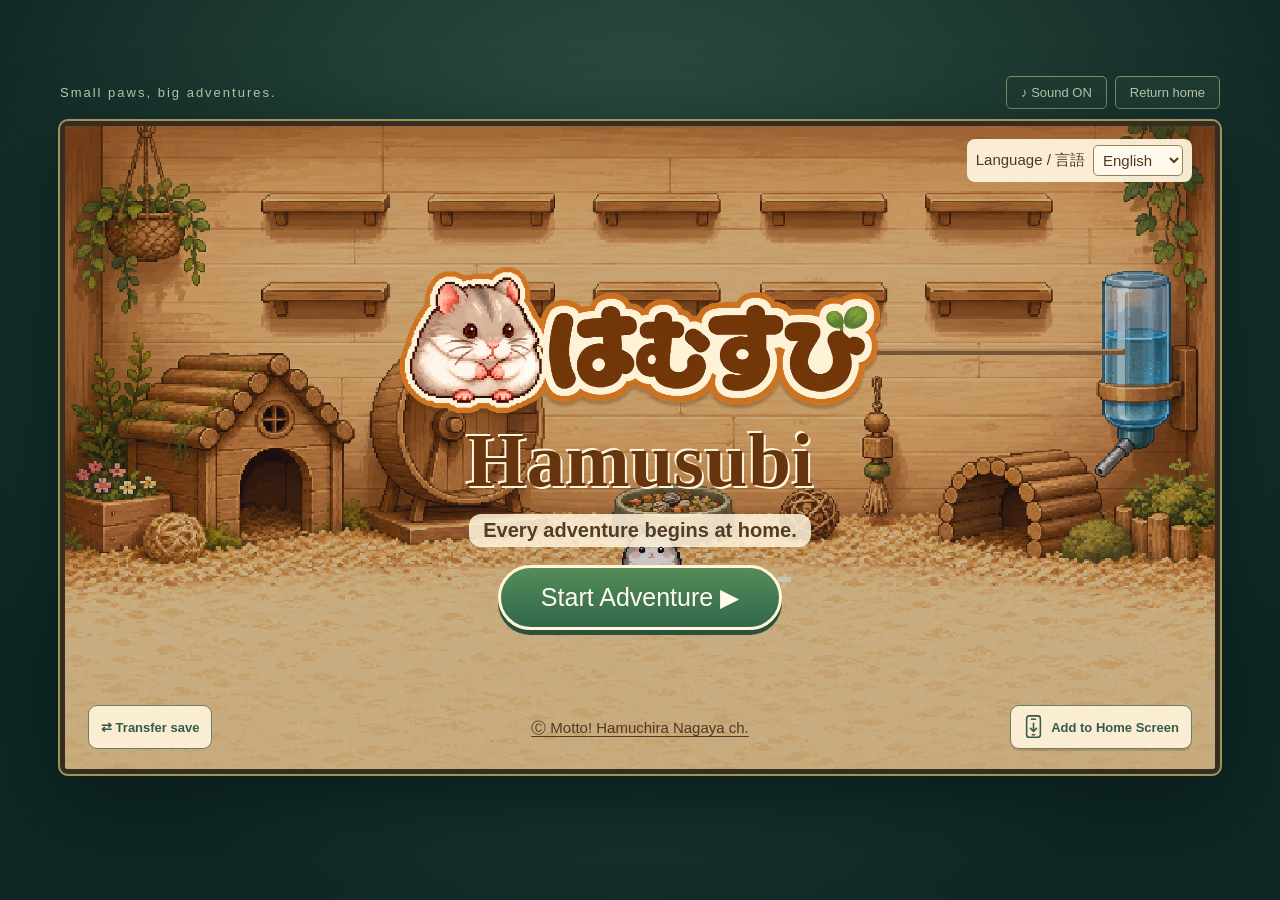
==== commit 66d3ec9c: "Add files via upload" ====
--- a/index.html
+++ b/index.html
@@ -18,7 +18,7 @@
 <div id="touch"><div class="move-controls"><button data-key="left" aria-label="左に移動">←</button><button data-key="right" aria-label="右に移動">→</button></div><div class="action-controls"><button id="touch-action" aria-label="行動：近づくと使えます" disabled>行動</button><button data-key="jump" aria-label="ジャンプ">JUMP</button></div></div>
 <div id="story" role="status" hidden></div><div id="message" role="status"></div><div id="loading">おうちを じゅんびしています…</div>
 </section><footer><span><b>← →</b> 移動 <b>SPACE</b> ジャンプ（2回押しで二段ジャンプ） <b>ESC</b> ポーズ <b>E / ↓</b> おうちの行動</span><span>10こ以上でゴール。たくさん あつめて 高得点！</span><span id="status">準備中…</span></footer></main>
-<script src="sprites.js?v=halloween-gacha-1"></script><script src="photo-bounds.js?v=halloween-gacha-1"></script><script src="collection-data.js?v=halloween-gacha-1"></script><script src="journey.js?v=halloween-gacha-1"></script><script src="routes.js?v=halloween-gacha-1"></script><script src="treasure.js?v=hw-finish-1"></script><script src="treasure-routes.js?v=halloween-gacha-1"></script><script src="missions.js?v=halloween-gacha-1"></script><script src="outings.js?v=halloween-gacha-1"></script><script src="events-data.js?v=gacha-ten-1"></script><script src="halloween-courses-data.js?v=hw-finish-2"></script><script src="events.js?v=hw-finish-1"></script><script src="customize.js?v=halloween-gacha-1"></script><script src="bgm.js?v=hw-finish-1"></script><script src="combo.js?v=halloween-gacha-1"></script><script src="game.js?v=ghost-behavior-1"></script><script src="collection.js?v=halloween-gacha-1"></script><script src="shelf-share.js?v=halloween-gacha-1"></script><script src="home-upgrade.js?v=halloween-gacha-1"></script><script src="seasonal.js?v=hw-titles-1"></script><script src="halloween-gacha-config.js?v=gacha-ten-1"></script><script src="halloween-furniture.js?v=halloween-gacha-1"></script><script src="halloween-gacha-audio-config.js?v=gacha-audio-2"></script><script src="halloween-gacha-audio.js?v=gacha-audio-2"></script><script src="halloween-gacha.js?v=hw-finish-2"></script><script src="orientation.js?v=halloween-gacha-1"></script><script src="install.js?v=halloween-gacha-1"></script><script src="save-transfer.js?v=halloween-gacha-1"></script><script src="halloween-secrets-config.js?v=ghost-behavior-1"></script><script src="halloween-secrets.js?v=ghost-behavior-1"></script><script src="halloween-ghosts.js?v=ghost-behavior-1"></script><script src="halloween-courses.js?v=hw-room-collision-1"></script><script src="halloween-finish.js?v=hw-finish-1"></script></body></html>
+<script src="sprites.js?v=halloween-gacha-1"></script><script src="photo-bounds.js?v=halloween-gacha-1"></script><script src="collection-data.js?v=halloween-gacha-1"></script><script src="journey.js?v=halloween-gacha-1"></script><script src="routes.js?v=halloween-gacha-1"></script><script src="treasure.js?v=hw-finish-1"></script><script src="treasure-routes.js?v=halloween-gacha-1"></script><script src="missions.js?v=halloween-gacha-1"></script><script src="outings.js?v=halloween-gacha-1"></script><script src="events-data.js?v=gacha-ten-1"></script><script src="halloween-courses-data.js?v=hw-finish-2"></script><script src="events.js?v=hw-finish-1"></script><script src="customize.js?v=halloween-gacha-1"></script><script src="bgm.js?v=hw-mp3-1"></script><script src="combo.js?v=halloween-gacha-1"></script><script src="game.js?v=ghost-behavior-1"></script><script src="collection.js?v=halloween-gacha-1"></script><script src="shelf-share.js?v=halloween-gacha-1"></script><script src="home-upgrade.js?v=halloween-gacha-1"></script><script src="seasonal.js?v=hw-titles-1"></script><script src="halloween-gacha-config.js?v=gacha-ten-1"></script><script src="halloween-furniture.js?v=halloween-gacha-1"></script><script src="halloween-gacha-audio-config.js?v=hw-mp3-1"></script><script src="halloween-gacha-audio.js?v=gacha-audio-2"></script><script src="halloween-gacha.js?v=hw-finish-2"></script><script src="orientation.js?v=halloween-gacha-1"></script><script src="install.js?v=halloween-gacha-1"></script><script src="save-transfer.js?v=halloween-gacha-1"></script><script src="halloween-secrets-config.js?v=ghost-behavior-1"></script><script src="halloween-secrets.js?v=ghost-behavior-1"></script><script src="halloween-ghosts.js?v=ghost-behavior-1"></script><script src="halloween-courses.js?v=hw-room-collision-1"></script><script src="halloween-finish.js?v=hw-finish-1"></script></body></html>
 
 
 
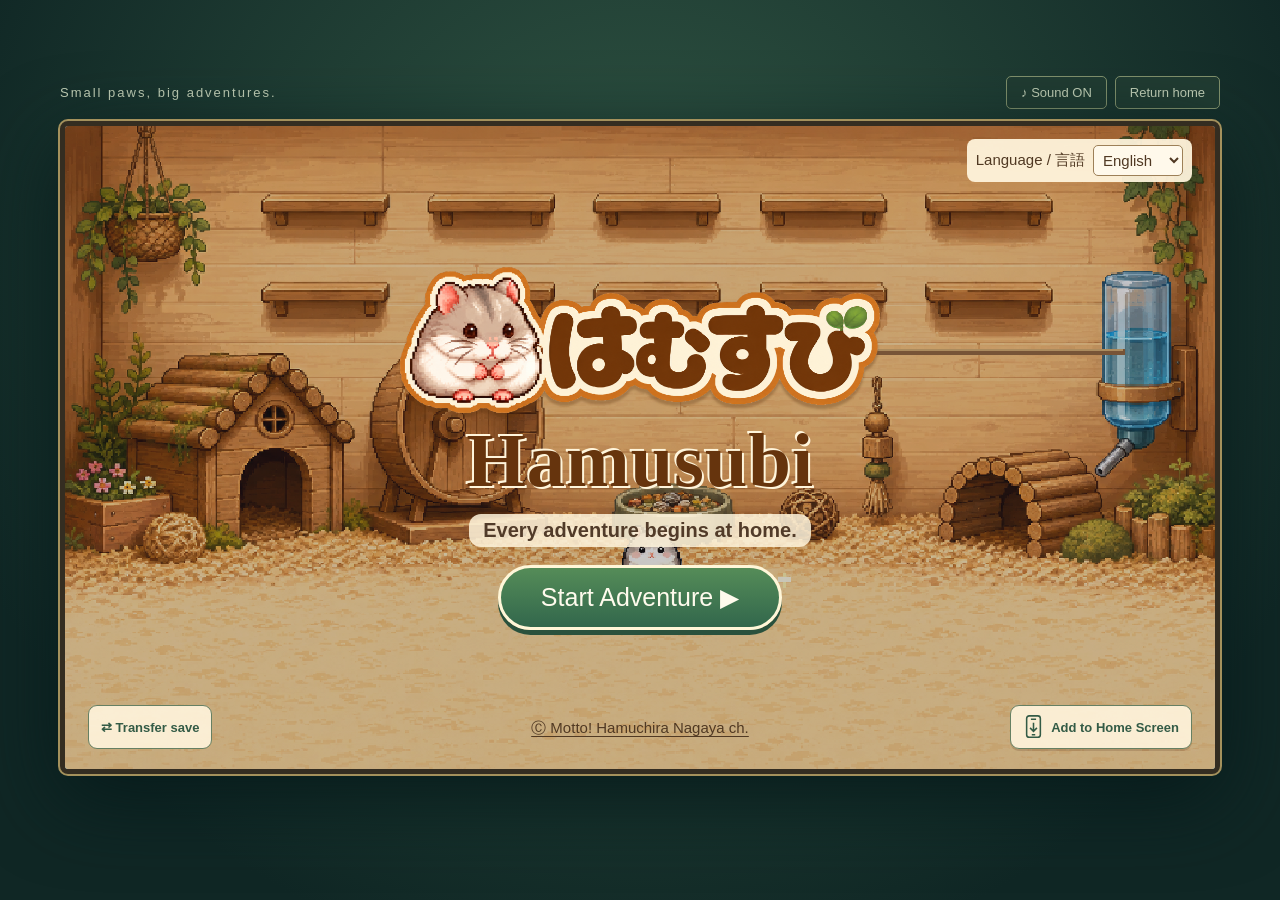
==== commit cb68535c: "Add files via upload" ====
--- a/index.html
+++ b/index.html
@@ -18,7 +18,7 @@
 <div id="touch"><div class="move-controls"><button data-key="left" aria-label="左に移動">←</button><button data-key="right" aria-label="右に移動">→</button></div><div class="action-controls"><button id="touch-action" aria-label="行動：近づくと使えます" disabled>行動</button><button data-key="jump" aria-label="ジャンプ">JUMP</button></div></div>
 <div id="story" role="status" hidden></div><div id="message" role="status"></div><div id="loading">おうちを じゅんびしています…</div>
 </section><footer><span><b>← →</b> 移動 <b>SPACE</b> ジャンプ（2回押しで二段ジャンプ） <b>ESC</b> ポーズ <b>E / ↓</b> おうちの行動</span><span>10こ以上でゴール。たくさん あつめて 高得点！</span><span id="status">準備中…</span></footer></main>
-<script src="sprites.js?v=halloween-gacha-1"></script><script src="photo-bounds.js?v=halloween-gacha-1"></script><script src="collection-data.js?v=halloween-gacha-1"></script><script src="journey.js?v=halloween-gacha-1"></script><script src="routes.js?v=halloween-gacha-1"></script><script src="treasure.js?v=hw-finish-1"></script><script src="treasure-routes.js?v=halloween-gacha-1"></script><script src="missions.js?v=halloween-gacha-1"></script><script src="outings.js?v=halloween-gacha-1"></script><script src="events-data.js?v=gacha-ten-1"></script><script src="halloween-courses-data.js?v=hw-finish-2"></script><script src="events.js?v=hw-finish-1"></script><script src="customize.js?v=halloween-gacha-1"></script><script src="bgm.js?v=hw-mp3-1"></script><script src="combo.js?v=halloween-gacha-1"></script><script src="game.js?v=ghost-behavior-1"></script><script src="collection.js?v=halloween-gacha-1"></script><script src="shelf-share.js?v=halloween-gacha-1"></script><script src="home-upgrade.js?v=halloween-gacha-1"></script><script src="seasonal.js?v=hw-titles-1"></script><script src="halloween-gacha-config.js?v=gacha-ten-1"></script><script src="halloween-furniture.js?v=halloween-gacha-1"></script><script src="halloween-gacha-audio-config.js?v=hw-mp3-1"></script><script src="halloween-gacha-audio.js?v=gacha-audio-2"></script><script src="halloween-gacha.js?v=hw-finish-2"></script><script src="orientation.js?v=halloween-gacha-1"></script><script src="install.js?v=halloween-gacha-1"></script><script src="save-transfer.js?v=halloween-gacha-1"></script><script src="halloween-secrets-config.js?v=ghost-behavior-1"></script><script src="halloween-secrets.js?v=ghost-behavior-1"></script><script src="halloween-ghosts.js?v=ghost-behavior-1"></script><script src="halloween-courses.js?v=hw-room-collision-1"></script><script src="halloween-finish.js?v=hw-finish-1"></script></body></html>
+<script src="sprites.js?v=halloween-gacha-1"></script><script src="photo-bounds.js?v=halloween-gacha-1"></script><script src="collection-data.js?v=halloween-gacha-1"></script><script src="journey.js?v=halloween-gacha-1"></script><script src="routes.js?v=halloween-gacha-1"></script><script src="treasure.js?v=save-chest-fix-1"></script><script src="treasure-routes.js?v=halloween-gacha-1"></script><script src="missions.js?v=halloween-gacha-1"></script><script src="outings.js?v=halloween-gacha-1"></script><script src="events-data.js?v=gacha-ten-1"></script><script src="halloween-courses-data.js?v=save-chest-fix-1"></script><script src="events.js?v=hw-finish-1"></script><script src="customize.js?v=halloween-gacha-1"></script><script src="bgm.js?v=hw-mp3-1"></script><script src="combo.js?v=halloween-gacha-1"></script><script src="game.js?v=ghost-behavior-1"></script><script src="collection.js?v=halloween-gacha-1"></script><script src="shelf-share.js?v=halloween-gacha-1"></script><script src="home-upgrade.js?v=halloween-gacha-1"></script><script src="seasonal.js?v=hw-titles-1"></script><script src="halloween-gacha-config.js?v=gacha-ten-1"></script><script src="halloween-furniture.js?v=halloween-gacha-1"></script><script src="halloween-gacha-audio-config.js?v=hw-mp3-1"></script><script src="halloween-gacha-audio.js?v=gacha-audio-2"></script><script src="halloween-gacha.js?v=hw-finish-2"></script><script src="orientation.js?v=halloween-gacha-1"></script><script src="install.js?v=halloween-gacha-1"></script><script src="save-transfer.js?v=save-chest-fix-1"></script><script src="halloween-secrets-config.js?v=ghost-behavior-1"></script><script src="halloween-secrets.js?v=ghost-behavior-1"></script><script src="halloween-ghosts.js?v=ghost-behavior-1"></script><script src="halloween-courses.js?v=hw-room-collision-1"></script><script src="halloween-finish.js?v=hw-finish-1"></script></body></html>
 
 
 
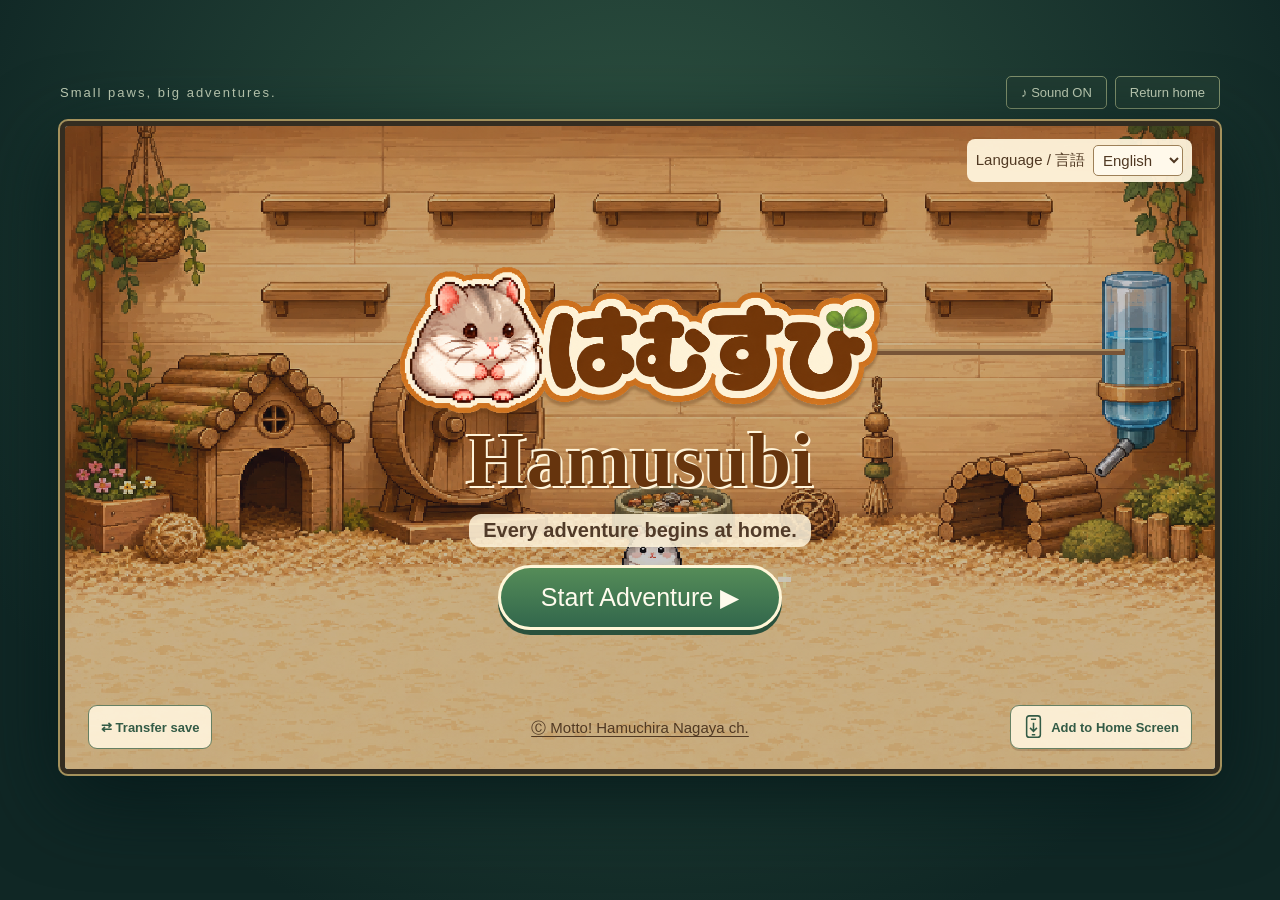
==== commit d84db903: "Add files via upload" ====
--- a/index.html
+++ b/index.html
@@ -1,5 +1,5 @@
 <!doctype html>
-<html lang="ja"><head><script src="furniture-preview-session.js?v=halloween-gacha-1"></script><meta charset="UTF-8"><meta name="viewport" content="width=device-width, initial-scale=1, viewport-fit=cover"><title>はむすび — 10の冒険と、小さなおうち</title><link rel="stylesheet" href="style.css?v=halloween-gacha-1"><link rel="stylesheet" href="orientation.css?v=halloween-gacha-1"><link rel="stylesheet" href="journey.css?v=halloween-gacha-1"><link rel="stylesheet" href="final.css?v=halloween-gacha-1"><link rel="stylesheet" href="review.css?v=halloween-gacha-1"><link rel="stylesheet" href="extra.css?v=halloween-gacha-1"><link rel="stylesheet" href="treasure.css?v=halloween-gacha-1"><link rel="stylesheet" href="home-upgrade.css?v=halloween-gacha-1"><link rel="manifest" href="app.webmanifest" crossorigin="use-credentials"><meta name="theme-color" content="#234a3b"><meta name="apple-mobile-web-app-capable" content="yes"><meta name="apple-mobile-web-app-title" content="はむすび"><link rel="apple-touch-icon" href="assets/ui/app-180.png"><link rel="stylesheet" href="install.css?v=halloween-gacha-1"><link rel="stylesheet" href="save-transfer.css?v=halloween-gacha-1"><link rel="stylesheet" href="i18n.css?v=halloween-gacha-1"><script src="i18n-dictionary.js?v=halloween-gacha-1"></script><script src="halloween-courses-i18n.js?v=ghost-behavior-1"></script><script src="i18n.js?v=halloween-gacha-1"></script><link rel="stylesheet" href="seasonal.css?v=halloween-gacha-1"><link rel="stylesheet" href="halloween-furniture.css?v=halloween-gacha-1"><link rel="stylesheet" href="halloween-gacha.css?v=gacha-ten-1"><link rel="stylesheet" href="halloween-courses.css?v=ghost-behavior-1"><link rel="stylesheet" href="halloween-finish.css?v=hw-finish-1"></head>
+<html lang="ja"><head><script src="furniture-preview-session.js?v=halloween-gacha-1"></script><meta charset="UTF-8"><meta name="viewport" content="width=device-width, initial-scale=1, viewport-fit=cover"><title>はむすび — 10の冒険と、小さなおうち</title><link rel="stylesheet" href="style.css?v=halloween-gacha-1"><link rel="stylesheet" href="orientation.css?v=halloween-gacha-1"><link rel="stylesheet" href="journey.css?v=halloween-gacha-1"><link rel="stylesheet" href="final.css?v=halloween-gacha-1"><link rel="stylesheet" href="review.css?v=halloween-gacha-1"><link rel="stylesheet" href="extra.css?v=halloween-gacha-1"><link rel="stylesheet" href="treasure.css?v=halloween-gacha-1"><link rel="stylesheet" href="home-upgrade.css?v=halloween-gacha-1"><link rel="manifest" href="app.webmanifest" crossorigin="use-credentials"><meta name="theme-color" content="#234a3b"><meta name="apple-mobile-web-app-capable" content="yes"><meta name="apple-mobile-web-app-title" content="はむすび"><link rel="apple-touch-icon" href="assets/ui/app-180.png"><link rel="stylesheet" href="install.css?v=halloween-gacha-1"><link rel="stylesheet" href="save-transfer.css?v=halloween-gacha-1"><link rel="stylesheet" href="i18n.css?v=halloween-gacha-1"><script src="i18n-dictionary.js?v=halloween-gacha-1"></script><script src="halloween-courses-i18n.js?v=ghost-behavior-1"></script><script src="i18n.js?v=halloween-gacha-1"></script><link rel="stylesheet" href="seasonal.css?v=halloween-gacha-1"><link rel="stylesheet" href="halloween-furniture.css?v=halloween-gacha-1"><link rel="stylesheet" href="halloween-gacha.css?v=gacha-ten-1"><link rel="stylesheet" href="halloween-courses.css?v=ghost-behavior-1"><link rel="stylesheet" href="halloween-finish.css?v=hw-banner-bottom-1"></head>
 <body><section id="rotate-notice" role="status" aria-live="polite" hidden><div class="rotate-symbol" aria-hidden="true">↻</div><h2>スマホを横向きにしてね！</h2><p>はむすびは横画面であそべるよ 🍙</p></section>
 <main><div class="topline"><span>小さな足で、大きな冒険。</span><div><button id="sound" aria-label="音声切り替え">♪ 音 ON</button><button id="restart">おうちにかえる</button></div></div>
 <section id="stage" aria-label="はむすび ゲーム画面" data-scene="loading"><canvas id="game" width="960" height="540" tabindex="0" aria-label="A D または矢印で移動、スペースでジャンプ"></canvas>
--- a/halloween-finish.css
+++ b/halloween-finish.css
@@ -1,4 +1,7 @@
 .hw-missions{margin:18px 0;padding:16px;background:#fff0dc;border:2px solid #c99a63;border-radius:18px;color:#533443}.hw-missions h3{margin:0 0 12px}.hw-mission{display:grid;grid-template-columns:1fr auto auto;gap:14px;padding:12px 0;border-top:1px solid #d8bed6;font-size:14px}.hw-mission.complete{color:#713476}.hw-mission small{color:#69432b}
-#home-screen #halloween-home-gacha{position:absolute;top:37%;right:9%;z-index:13;pointer-events:auto;background:linear-gradient(110deg,#ffe1a5,#ead0ff);color:#503049;border:1px solid #a37c54;border-radius:12px;padding:6px 12px;font-size:clamp(10px,1.2vw,14px);box-shadow:0 2px 3px #55304433}
+#home-screen #halloween-home-gacha{position:absolute;top:auto;bottom:calc(1.5% + 68px);right:3%;max-width:21%;z-index:13;pointer-events:auto;background:linear-gradient(110deg,#ffe1a5,#ead0ff);color:#503049;border:1px solid #a37c54;border-radius:12px;padding:6px 12px;font-size:clamp(10px,1.2vw,14px);box-shadow:0 2px 3px #55304433}
 #home-screen #halloween-home-gacha:hover{background:#ffe6bc;color:#503049}#home-screen #halloween-home-gacha:focus-visible{outline:3px solid #b86aab;outline-offset:2px}
 @media(max-width:600px){.hw-mission{grid-template-columns:1fr auto;gap:6px}.hw-mission strong{grid-column:1/-1}}
+
+@media(max-height:480px){#home-screen #halloween-home-gacha{bottom:calc(1.5% + 54px);padding:4px 6px;font-size:10px}}
+@media(max-width:740px){#home-screen #halloween-home-gacha{max-width:none;white-space:nowrap;font-size:9px;padding:4px 6px}}
